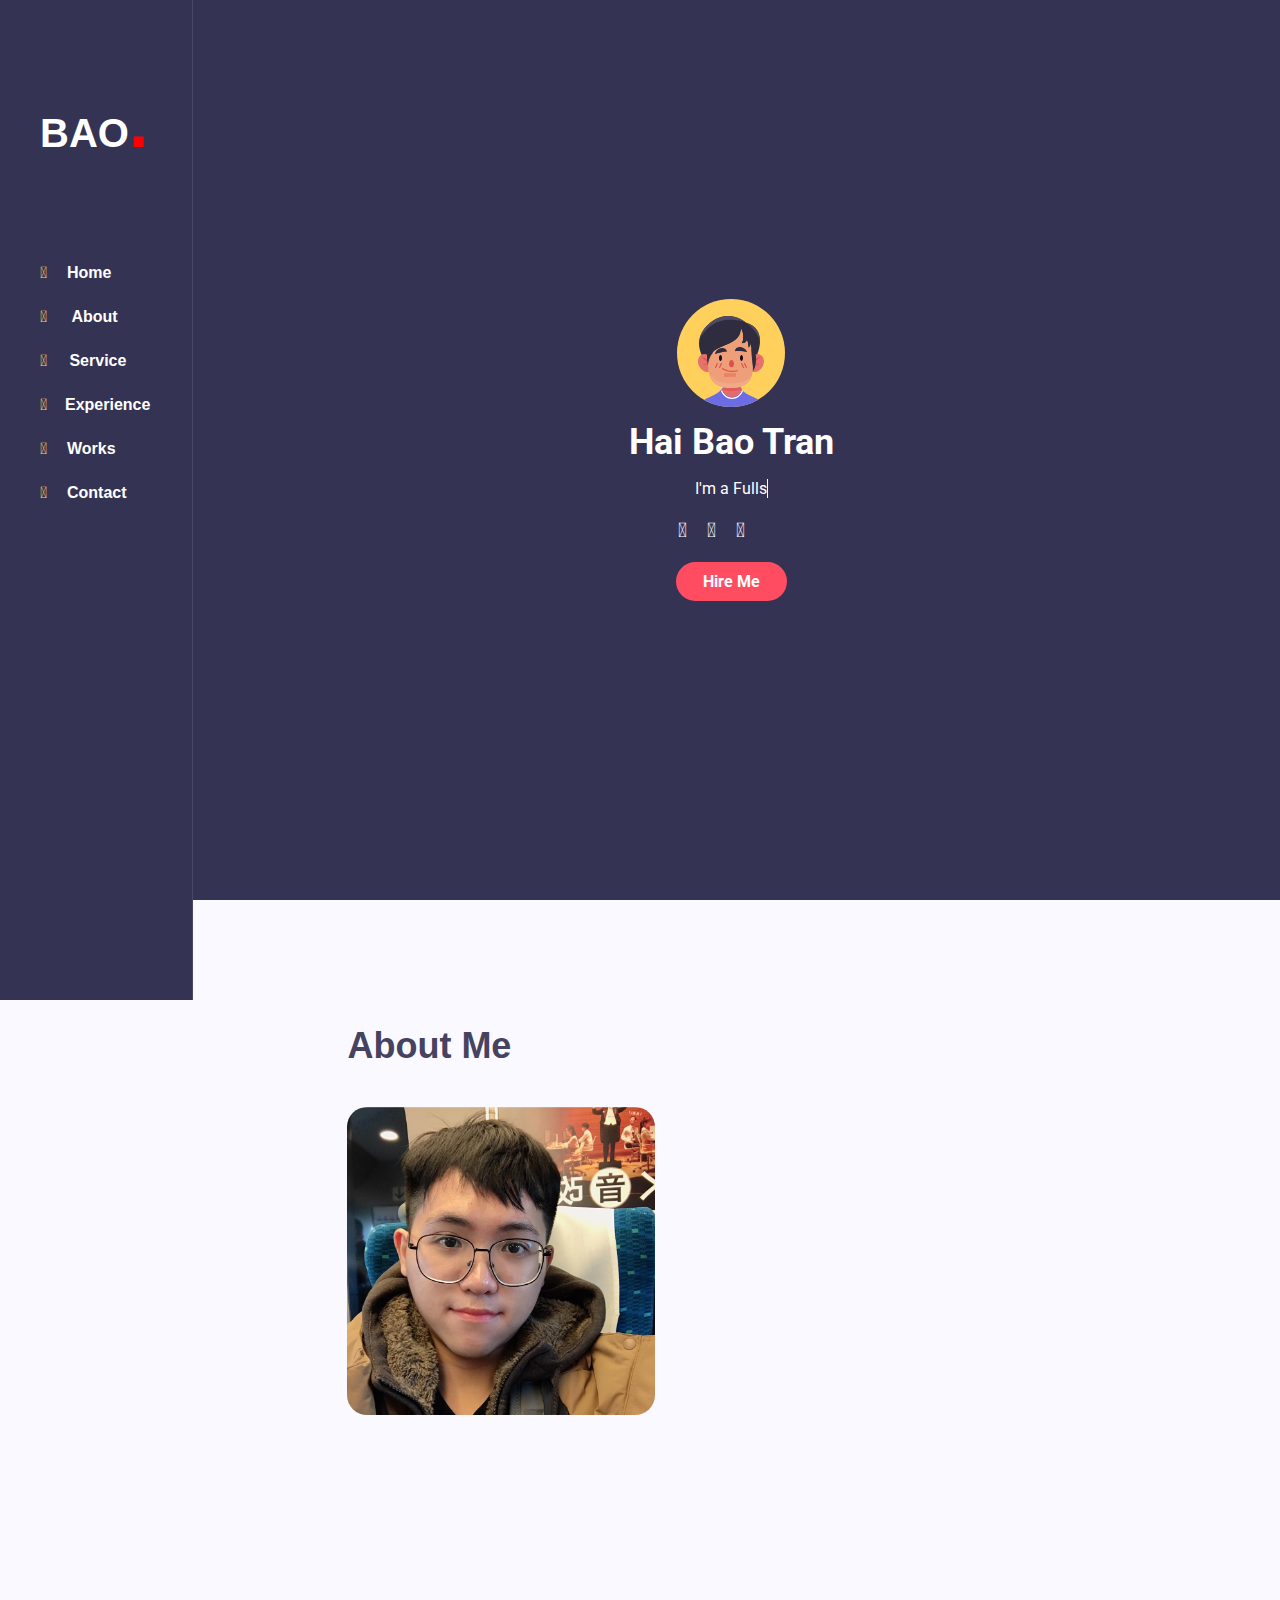
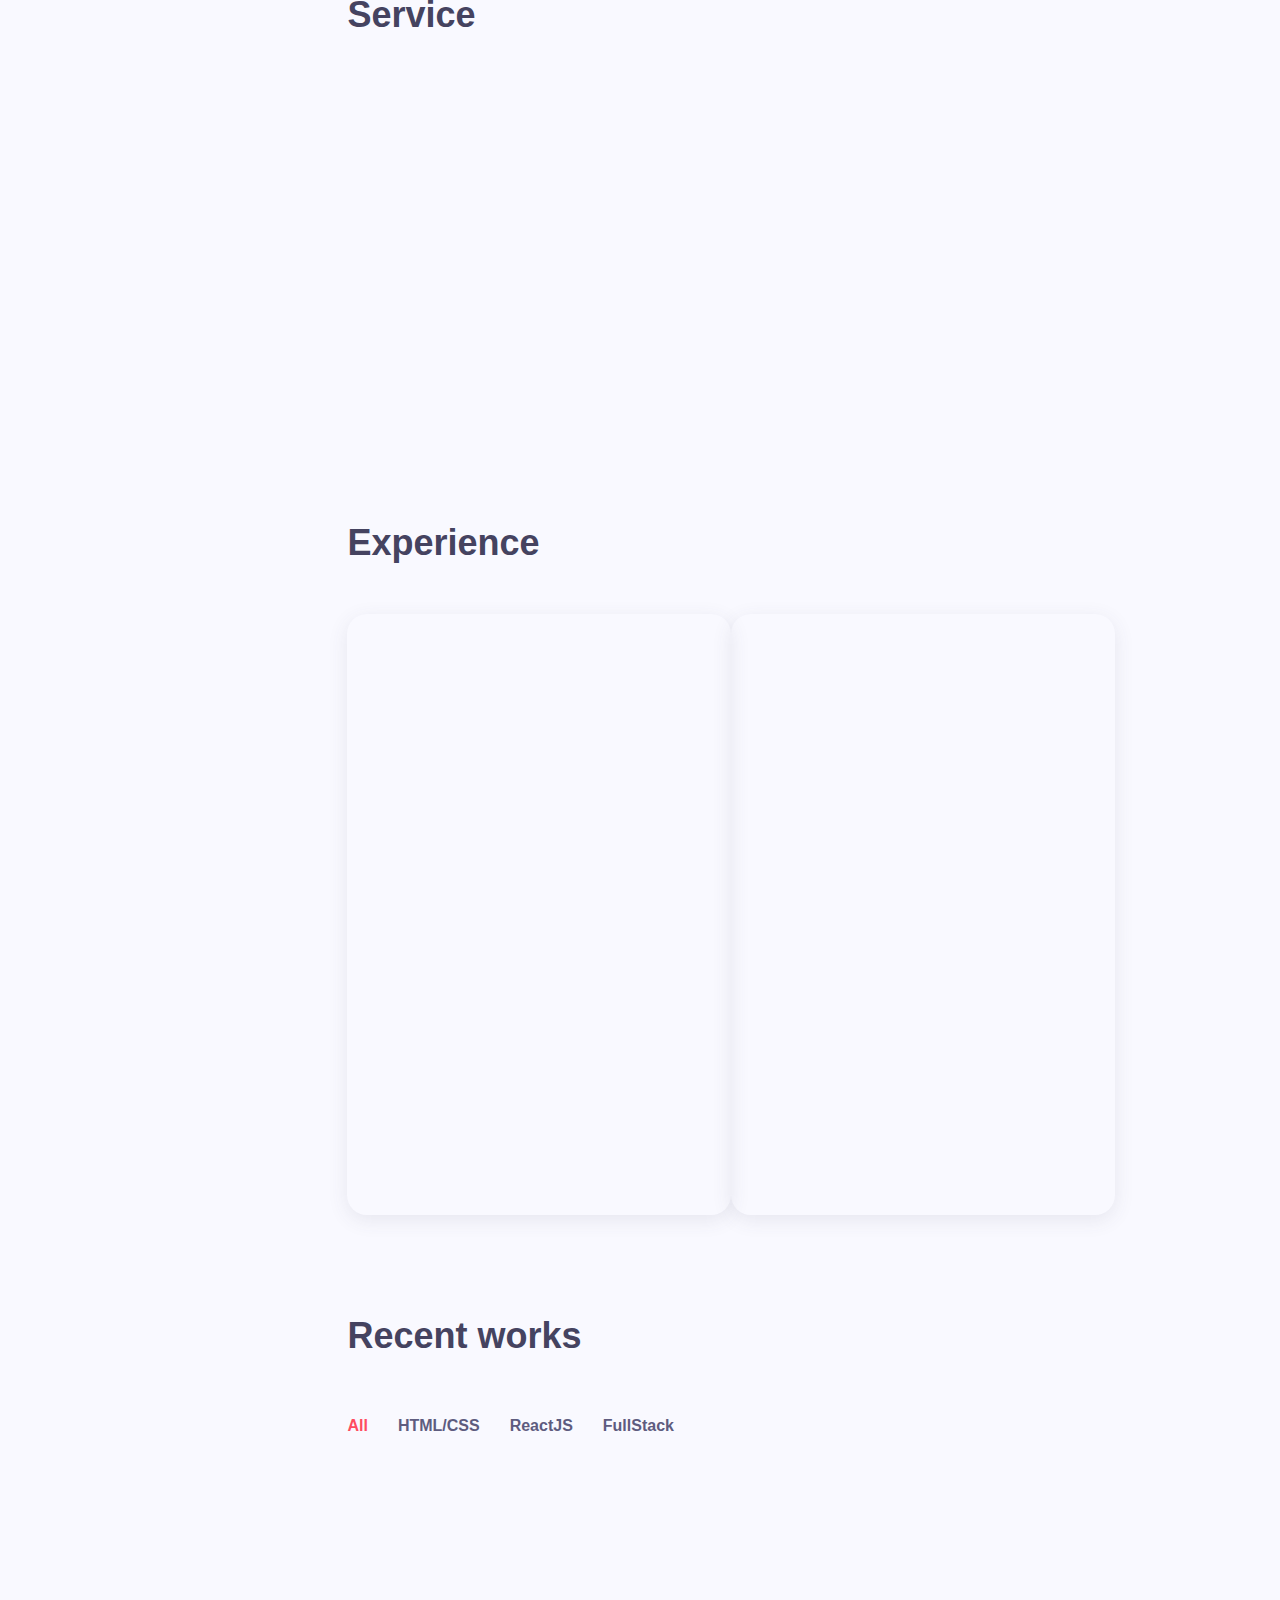
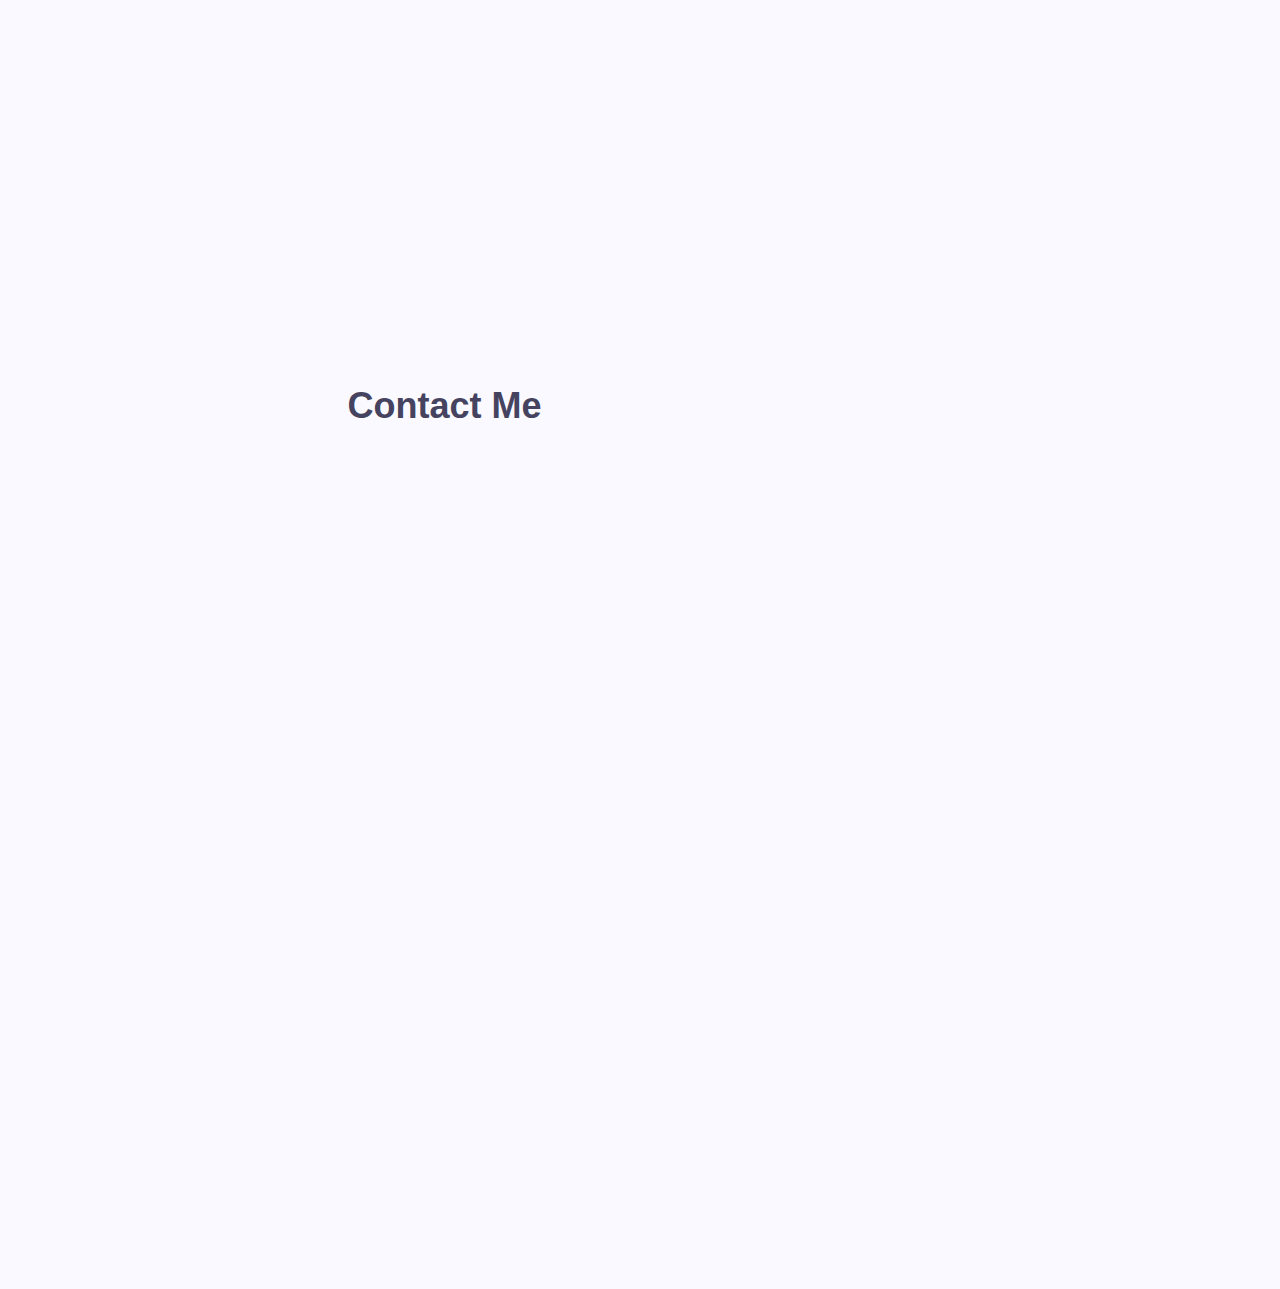
==== index.html @ 74eb93fd "add animation" ====
<!DOCTYPE html>
<html lang="en">

<head>
    <title> Example </title>
    <meta charset="utf-8">
    <meta name="viewport" content="width=device-width, initial-scale=1">

    <script type="text/javascript" src="1.js"></script>
    <link rel="stylesheet" href="https://use.fontawesome.com/releases/v5.8.1/css/all.css" integrity="sha384-50oBUHEmvpQ+1lW4y57PTFmhCaXp0ML5d60M1M7uH2+nqUivzIebhndOJK28anvf" crossorigin="anonymous" />
    <link href="https://unpkg.com/aos@2.3.1/dist/aos.css" rel="stylesheet">
    <link rel="stylesheet" href="vendor/font-awesome.css">
    <link rel="stylesheet" href="1.css">
    <link href="https://fonts.googleapis.com/css?family=Roboto&display=swap" rel="stylesheet">
    <script src="https://cdnjs.cloudflare.com/ajax/libs/gsap/3.0.2/gsap.min.js"></script>
    <script src="https://unpkg.com/aos@2.3.1/dist/aos.js"></script>

</head>

<body>
    <div class="empty">

    </div>
    <div class="container">
        <section class="nav-bar">
            <div class="nav-bar-container">
                <div class="image-container">
                    <h2 style="color: white;
                    font-size: 40px;
                    font-family: sans-serif;; ">BAO<span style="color:red;font-size: 70px;">.</span></h2>
                    <!-- <img src="https://pxltheme.com/html/bolby/demo/images/logo.svg" alt="logo"> -->
                </div>
                <div class="nav-bar-links">
                    <ul>
                        <li>
                            <i class="fas fa-home"></i><a href="#introduction">Home</a>
                        </li>
                        <li>
                            <i class="fas fa-user"></i><a href="#about-me"> About</a>
                        </li>
                        <li>
                            <i class="fas fa-briefcase" style="margin-right: 18px;"></i><a href="#service"> Service</a>
                        </li>
                        <li>
                            <i class="fas fa-graduation-cap" style="margin-right: 18px;"></i><a href="#exp">Experience</a>
                        </li>
                        <li>
                            <i class="fas fa-edit"></i><a href="#recent-works">Works</a>
                        </li>
                        <li>
                            <i class="far fa-comments"></i><a href="#contact-me">Contact</a>
                        </li>
                    </ul>
                </div>
            </div>
        </section>


        <section class="introduction" id="introduction">
            <div class="introduction-container">
                <div class="home-info">
                    <div class="image-container">
                        <img src="./img/avatar-1.svg" alt="profile-pic">
                    </div>

                    <h3 id="name">
                        Hai Bao Tran
                    </h3>
                    <p id="job">
                        I'm a
                        <span>
                            <span class="typewrite text-danger" data-period="2000"
                                data-type='[ "Fullstack JS Web Developer", "Gamer :D", "Work hard person" ]'>
                                <span class="wrap"></span>
                        </span>
                        </span>
                    </p>
                    <div id="link">
                        <ul>
                            <li>
                                <i class="fab fa-facebook-square"></i>
                            </li>
                            <li>
                                <i class="fab fa-instagram"></i>
                            </li>
                            <li>
                                <i class="fas fa-globe"></i>
                            </li>
                            <li>
                                <i class="fab fa-linkedin-in"></i>
                            </li>

                        </ul>
                    </div>
                    <a class="button">Hire Me</a>

                </div>
                <div id="scroll-down-btn">

                </div>
            </div>
        </section>
        <section class="about-me" id="about-me">
            <div class="about-me-container">
                <h2 class="section-title">About Me</h2>
                <div class="about-me-content">
                    <div class="image-wrapper">
                        <div class="image-container">
                            <img src="./img/myprofilepic.jpg">
                        </div>
                    </div>
                    <div data-aos="flip-left" data-aos-easing="ease-out-cubic" data-aos-duration="2000" class="right-content">
                        <p id="hello">hello!</p>
                        <p id="introduce">
                            I’m Hai Bao, front-end web-developer based on HCM City. I have experience in web UX-UI building, customization and building web API. Below here is my skills :
                        </p>
                        <ul id="skills">
                            <li>HTML</li>
                            <li>CSS</li>
                            <li>JS</li>
                            <li>REACTJS</li>
                            <li>REDUX</li>
                            <li>MONGODB</li>
                            <li>NODEJS</li>
                            <li>EXPRESSJS</li>
                            <li>GITHUB</li>

                        </ul>
                        <a style="width:110px" class="button">Download CV</a>
                    </div>

                </div>
            </div>
        </section>
        <section class="service" id="service">
            <div class="service-container">
                <h2 class="section-title" style="margin-bottom:50px">Service</h2>
                <div class="service-content">
                    <ul>
                        <li data-aos="fade-up" data-aos-duration="3000" style="background-color: rgb(108, 108, 229);">
                            <div class="content">
                                <div class="image-container">
                                    <img src="./img/service-1.svg">
                                </div>
                                <p class="section-title" style="color:white">UI/UX design</p>
                                <p class="text" style="text-align: center; color:white">Lorem ipsum dolor sit amet consectetuer adipiscing elit aenean commodo ligula eget.</p>

                            </div>
                        </li>
                        <li data-aos="fade-up" data-aos-duration="1500" style="background-color: rgb(249, 123, 139);">
                            <div class="content">
                                <div class="image-container">
                                    <img src="./img/service-2.svg">
                                </div>
                                <p class="section-title" style="color:white">Web Development</p>
                                <p class="text" style="text-align: center; color:white">Lorem ipsum dolor sit amet consectetuer adipiscing elit aenean commodo ligula eget.</p>

                            </div>
                        </li>
                        <li data-aos="fade-up" data-aos-duration="1000" style="background-color: rgb(249, 215, 76);">
                            <div class="content">
                                <div class="image-container">
                                    <img src="./img/service-3.svg">
                                </div>
                                <p class="section-title" style="color:white">Photography</p>
                                <p class="text" style="text-align: center; color:white">Lorem ipsum dolor sit amet consectetuer adipiscing elit aenean commodo ligula eget.</p>

                            </div>
                        </li>
                    </ul>
                </div>
                <p></p>
            </div>
        </section>
        <section class="exp" id="exp">
            <div class="exp-container">
                <h2 class="section-title">Experience</h2>
                <div class="exp-content">
                    <div class="edu-container">
                        <div data-aos="fade-up" data-aos-anchor-placement="top-bottom" class="time-milestone">
                            <i class="fas fa-graduation-cap"></i>
                            <div class="line"></div>
                            <div class="text">
                                <span id="time">5/2020</span>
                                <p id="event">Start learning at CoderSchool</p>


                            </div>

                        </div>
                        <div data-aos="fade-up" data-aos-anchor-placement="top-bottom" class="time-milestone">
                            <i class="fas fa-graduation-cap"></i>
                            <div class="line"></div>
                            <div class="text">
                                <span id="time">8/2019</span>
                                <p id="event">Graduate from Huflit University</p>


                            </div>

                        </div>
                        <div data-aos="fade-up" data-aos-anchor-placement="top-bottom" class="time-milestone">
                            <i class="fas fa-graduation-cap"></i>
                            <div class="line"></div>
                            <div class="text">
                                <span id="time">2015</span>
                                <p id="event">Start learning at Huflit University</p>
                                <p id="addtional information">Major: Information Techonology</p>

                            </div>

                        </div>

                    </div>
                    <div class="edu-container">
                        <div data-aos="fade-up" data-aos-anchor-placement="top-bottom" class="time-milestone">
                            <i class="fas fa-suitcase"></i>
                            <div class="line"></div>
                            <div class="text">
                                <span id="time">12/2029</span>
                                <p id="event">Starting my own Start Up</p>


                            </div>

                        </div>
                        <div data-aos="fade-up" data-aos-anchor-placement="top-bottom" class="time-milestone">
                            <i class="fas fa-suitcase"></i>
                            <div class="line"></div>
                            <div class="text">
                                <span id="time">12/2029</span>
                                <p id="event">Being Promoted into Manager at Google</p>


                            </div>

                        </div>
                        <div data-aos="fade-up" data-aos-anchor-placement="top-bottom" class="time-milestone">
                            <i class="fas fa-suitcase"></i>
                            <div class="line"></div>
                            <div class="text">
                                <span id="time">1/2025</span>
                                <p id="event">Start working at Google </p>
                                <p id="addtional information">Position: Senior FullStack Web Developer</p>

                            </div>

                        </div>
                        <div data-aos="fade-up" data-aos-anchor-placement="top-bottom" class="time-milestone">
                            <i class="fas fa-suitcase"></i>
                            <div class="line"></div>
                            <div class="text">
                                <span id="time">10/2020</span>
                                <p id="event">Start working at NashTech</p>
                                <p id="addtional information">Position: Junior FullStack Web Developer</p>

                            </div>

                        </div>

                    </div>
                </div>
            </div>
        </section>
        <section class="recent-works" id="recent-works">
            <div class="recent-works-container">
                <h2 class="section-title">Recent works</h2>
                <div class="recent-works-content">
                    <ul class="works-navbar">
                        <li data-appear=".all" class="tab active">All</li>
                        <li data-appear=".html" class="tab ">HTML/CSS</li>
                        <li data-appear=".reactjs" class="tab ">ReactJS</li>
                        <li data-appear=".fullstack" class="tab ">FullStack</li>
                    </ul>

                    <div class="works-container">
                        <ul>
                            <li data-aos="flip-left" class="html">
                                <p id="category-title">HTML/CSS</p>
                                <p id="work-introduce">Google Landing Page - Basic HTML/CSS</p>
                                <i class="fas fa-search-plus"></i>
                                <div class="image-container">
                                    <a href="https://haibao-googlepage-coderschool.netlify.app/"><img src="./img/1.svg" alt=""></a>

                                </div>
                            </li>
                            <li data-aos="flip-left" class="html">
                                <p id="category-title">HTML/CSS</p>
                                <p id="work-introduce">Spotify Landing Page - Using FlexBox</p>
                                <i class="fas fa-search-plus"></i>
                                <div class="image-container">
                                    <a href="https://bao-spotify-landing.netlify.app/"><img src="./img/2.svg" alt=""></a>

                                </div>
                            </li>
                            <li data-aos="flip-left" class="html">
                                <p id="category-title">HTML/CSS</p>
                                <p id="work-introduce">CoderSchool Price Page + Checkout Page - Using Bootstrap</p>
                                <i class="fas fa-search-plus"></i>
                                <div class="image-container">
                                    <a href=" https://haibao-pricepage-coderschool.netlify.app/"><img src="./img/3.svg" alt=""></a>

                                </div>
                            </li>
                            <li data-aos="flip-left" class="reactjs">
                                <p id="category-title">ReactJs</p>
                                <p id="work-introduce">Shopping Web Using ReactJS (Fixing the API...)</p>
                                <i class="fas fa-search-plus"></i>
                                <div class="image-container">
                                    <a href="https://bao-reactjs.netlify.app/"><img src="./img/4.svg" alt=""></a>

                                </div>
                            </li>
                            <li data-aos="flip-left" class="fullstack">
                                <p id="category-title">FullStack</p>
                                <p id="work-introduce">Dev Social Network Using MERN Stack</p>
                                <i class="fas fa-search-plus"></i>
                                <div class="image-container">
                                    <a href="https://devfinderbysam.herokuapp.com/"><img src="./img/5.svg" alt=""></a>

                                </div>
                            </li>


                        </ul>
                    </div>

                </div>

            </div>


        </section>


        <section class="contact-me" id="contact-me">
            <div class="contact-me-container">
                <h3 class="section-title">Contact Me</h3>
                <ul data-aos="zoom-in" class="contact-list">
                    <li>
                        <div class="contact-part">
                            <div class="contact-part-icon">
                                <i class="fas fa-location-arrow"></i>
                            </div>
                            <p class="contact-part-title">
                                Address
                            </p>
                            <p class="contact-part-info">
                                Trịnh Đình Trọng Street, Phú Trung Ward, Tân Phú District, Ho Chi Minh City
                            </p>
                        </div>

                    </li>
                    <li>
                        <div class="contact-part">
                            <div class="contact-part-icon">
                                <i class="fas fa-envelope"></i>
                            </div>
                            <p class="contact-part-title">
                                Email
                            </p>
                            <a style="    color: #5e5c7f;;text-decoration: none" class="contact-part-info" href="mailto:tranhaibao1997@gmail.com">
                                tranhaibao1997@gmail.com
                            </a>
                        </div>

                    </li>
                    <li>
                        <div class="contact-part">
                            <div class="contact-part-icon">
                                <i class="fas fa-phone"></i>
                            </div>
                            <p class="contact-part-title">
                                Phone
                            </p>
                            <a style="    color: #5e5c7f;;text-decoration: none" class="contact-part-info" href="tel:0913620322">
                                +84 913 620 322
                            </a>
                        </div>

                    </li>
                </ul>

                <iframe src="https://www.google.com/maps/embed?pb=!1m18!1m12!1m3!1d3919.4616337330926!2d106.63898441533422!3d10.775911862148549!2m3!1f0!2f0!3f0!3m2!1i1024!2i768!4f13.1!3m3!1m2!1s0x31752ea3f54477ab%3A0xec28093fe3d91362!2zVHLhu4tuaCDEkMOsbmggVHLhu41uZywgUGjDuiBUcnVuZywgVMOibiBQaMO6LCBI4buTIENow60gTWluaCwgVmlldG5hbQ!5e0!3m2!1sen!2s!4v1582096609894!5m2!1sen!2s"
                    width="100%" height="450" frameBorder="0" style="border: 0" allowFullScreen />
            </div>


        </section>


        </section>

    </div>





</body>

</html>
---- 1.css ----
html {
  scroll-behavior: smooth; }

.active {
  color: #ff4c60; }

.disappear {
  display: none !important;
  -webkit-transform: translateX(500px);
  -ms-transform: translateX(500px);
  transform: translateX(500px);
  -webkit-transition: 1s;
  -o-transition: 1s;
  transition: 1s; }

.tab-content-appear {
  display: inline !important;
  -webkit-transition: 0.5s;
  -o-transition: 0.5s;
  transition: 0.5s; }

body {
  font-family: Roboto;
  margin: 0;
  overflow-x: hidden;
  color: #5e5c7f;
  background-color: #f9f9ff; }

img {
  max-width: 100%;
  max-height: 100%; }

h1,
h2,
h3,
h4,
p {
  color: #5e5c7f; }

section {
  padding-top: 50px;
  padding-bottom: 50px; }

.section-title {
  font-size: 36px;
  margin: 0;
  position: relative;
  color: #454360;
  font-family: "Rubik", sans-serif;
  font-weight: 800; }

#container {
  -webkit-perspective: 600px;
  perspective: 600px;
  position: absolute;
  top: 0;
  right: 0;
  width: 100%;
  height: 100%; }

.dot {
  width: 35px;
  height: 35px;
  position: absolute;
  background: url(http://www.clipartqueen.com/image-files/red-lobed-fall-clipart-leaf.png);
  background-size: 100% 100%; }

.button {
  background: #ff4c60;
  display: inline-block;
  vertical-align: middle;
  position: relative;
  padding: 10px;
  border-radius: 20px;
  width: 91px;
  color: white;
  font-weight: bold;
  -webkit-transition: 0.4s;
  -o-transition: 0.4s;
  transition: 0.4s;
  text-align: center; }

.button:hover {
  -webkit-transform: scale(0.8);
  -ms-transform: scale(0.8);
  transform: scale(0.8);
  -webkit-transition: 0.4s;
  -o-transition: 0.4s;
  transition: 0.4s;
  cursor: pointer; }

.container {
  display: -ms-grid;
  display: grid;
  -ms-grid-columns: 1fr 6fr;
  grid-template-columns: 1fr 6fr;
  -ms-grid-rows: 100vh auto auto auto auto;
  grid-template-rows: 100vh auto auto auto auto;
  grid-template-areas: "empty introduction" "empty about" "empty service" "empty exp" "empty recent-works" "empty contact"; }

.empty {
  -ms-grid-row: 1;
  -ms-grid-row-span: 6;
  -ms-grid-column: 1;
  grid-area: empty; }

.exp .exp-container .exp-content .edu-container .time-milestone > .empty {
  -ms-grid-row: 1;
  -ms-grid-row-span: 1;
  -ms-grid-column: 2; }

.nav-bar {
  border-right: solid 1px rgba(255, 255, 255, 0.1);
  position: fixed;
  top: 0;
  left: 0;
  width: 15%;
  height: 100%;
  background-color: #353353; }
  .nav-bar .nav-bar-container {
    padding-left: 40px; }
    .nav-bar .nav-bar-container .nav-bar-links ul {
      list-style: none;
      padding: 0;
      margin-top: 100px; }
      .nav-bar .nav-bar-container .nav-bar-links ul li {
        color: white;
        font-size: 16px;
        font-weight: bold;
        margin-top: 25px; }
        .nav-bar .nav-bar-container .nav-bar-links ul li a {
          color: white;
          text-decoration: blink;
          font-family: "Rubik", Sans-serif; }
        .nav-bar .nav-bar-container .nav-bar-links ul li i {
          color: #ffd15c;
          margin-right: 20px; }
        .nav-bar .nav-bar-container .nav-bar-links ul li a:hover {
          color: #ffd15c;
          cursor: pointer;
          -webkit-transition: 0.5s;
          -o-transition: 0.5s;
          transition: 0.5s; }

.introduction {
  -ms-grid-row: 1;
  -ms-grid-column: 2;
  grid-area: introduction;
  background-color: #353353;
  display: -webkit-box;
  display: -ms-flexbox;
  display: flex;
  -webkit-box-pack: center;
  -ms-flex-pack: center;
  justify-content: center;
  -webkit-box-align: center;
  -ms-flex-align: center;
  align-items: center;
  text-align: center; }
  .introduction .introduction-container {
    width: 100%; }
    .introduction .introduction-container .home-info #name {
      font-size: 36px;
      color: white;
      margin: 0;
      margin-top: 10px; }
    .introduction .introduction-container .home-info #job {
      color: white; }
    .introduction .introduction-container .home-info #link ul {
      padding: 0;
      color: white;
      font-size: 20px;
      display: -webkit-box;
      display: -ms-flexbox;
      display: flex;
      -webkit-box-pack: center;
      -ms-flex-pack: center;
      justify-content: center;
      list-style: none; }
      .introduction .introduction-container .home-info #link ul li {
        margin-right: 20px; }
      .introduction .introduction-container .home-info #link ul li:hover {
        color: #ffd15c;
        cursor: pointer; }

.about-me {
  -ms-grid-row: 2;
  -ms-grid-column: 2;
  grid-area: about; }
  .about-me .about-me-container {
    width: 70%;
    margin: 0 auto;
    margin-top: 75px; }
    .about-me .about-me-container .about-me-content {
      display: -webkit-box;
      display: -ms-flexbox;
      display: flex;
      -webkit-box-pack: justify;
      -ms-flex-pack: justify;
      justify-content: space-between;
      margin-top: 40px; }
      .about-me .about-me-container .about-me-content .image-wrapper {
        width: 40%; }
        .about-me .about-me-container .about-me-content .image-wrapper .image-container img {
          border-radius: 20px; }
      .about-me .about-me-container .about-me-content .right-content {
        width: 50%;
        height: 250px;
        /* border: 1px solid gray; */
        padding: 30px;
        border-radius: 20px;
        -webkit-box-shadow: 0px 5px 20px 0px rgba(69, 67, 96, 0.1);
        box-shadow: 0px 5px 20px 0px rgba(69, 67, 96, 0.1); }
        .about-me .about-me-container .about-me-content .right-content #hello {
          text-transform: uppercase;
          background-color: #ff4c60;
          font-size: 14px;
          line-height: 24px;
          letter-spacing: 1px;
          font-weight: bold;
          border-top-left-radius: 20px;
          border-top-right-radius: 20px;
          border-bottom-right-radius: 20px;
          border-bottom-left-radius: 0px;
          width: 100px;
          text-align: center;
          color: white; }
        .about-me .about-me-container .about-me-content .right-content #introduce {
          border-bottom: 1px solid gainsboro;
          padding-bottom: 10px; }
        .about-me .about-me-container .about-me-content .right-content #skills {
          list-style: none;
          display: -webkit-box;
          display: -ms-flexbox;
          display: flex;
          -ms-flex-wrap: wrap;
          flex-wrap: wrap;
          padding: 0; }
          .about-me .about-me-container .about-me-content .right-content #skills li {
            border: 1px solid #ff4c60;
            border-radius: 10px;
            padding-top: 5px;
            padding-bottom: 5px;
            padding-right: 10px;
            padding-left: 10px;
            margin-top: 10px;
            margin-right: 15px; }
        .about-me .about-me-container .about-me-content .right-content a {
          width: 110px;
          text-align: center;
          font-weight: 800; }

.service {
  -ms-grid-row: 3;
  -ms-grid-column: 2;
  grid-area: service; }
  .service .service-container {
    width: 70%;
    margin: 0 auto;
    margin-top: 75px; }
    .service .service-container .service-content ul {
      padding: 0;
      list-style: none;
      display: -webkit-box;
      display: -ms-flexbox;
      display: flex;
      -webkit-box-pack: justify;
      -ms-flex-pack: justify;
      justify-content: space-between;
      -ms-flex-wrap: wrap;
      flex-wrap: wrap; }
      .service .service-container .service-content ul li {
        -webkit-transition: 0.4s;
        -o-transition: 0.4s;
        transition: 0.4s;
        border-radius: 20px;
        height: 270px;
        width: 32%;
        background-color: #ff4c60;
        -webkit-box-shadow: 0px 5px 20px 0px rgba(69, 67, 96, 0.1);
        box-shadow: 0px 5px 20px 0px rgba(69, 67, 96, 0.1); }
        .service .service-container .service-content ul li .content {
          height: 100%;
          display: -webkit-box;
          display: -ms-flexbox;
          display: flex;
          -webkit-box-pack: center;
          -ms-flex-pack: center;
          justify-content: center;
          -webkit-box-align: center;
          -ms-flex-align: center;
          align-items: center;
          -webkit-box-orient: vertical;
          -webkit-box-direction: normal;
          -ms-flex-direction: column;
          flex-direction: column;
          color: white !important;
          text-align: center; }
          .service .service-container .service-content ul li .content .image-container {
            width: 120px;
            height: 120px;
            display: -webkit-box;
            display: -ms-flexbox;
            display: flex;
            -webkit-box-pack: center;
            -ms-flex-pack: center;
            justify-content: center;
            -webkit-box-align: center;
            -ms-flex-align: center;
            align-items: center; }
          .service .service-container .service-content ul li .content .title .text {
            color: white; }
      .service .service-container .service-content ul li:hover {
        -webkit-transition: 0.4s;
        -o-transition: 0.4s;
        transition: 0.4s;
        -webkit-transform: translateY(-20px);
        -ms-transform: translateY(-20px);
        transform: translateY(-20px);
        cursor: pointer; }

.exp {
  -ms-grid-row: 4;
  -ms-grid-column: 2;
  grid-area: exp; }
  .exp .exp-container {
    width: 70%;
    margin: 0 auto;
    margin-top: 50px; }
    .exp .exp-container .exp-content {
      margin-top: 50px;
      display: -webkit-box;
      display: -ms-flexbox;
      display: flex;
      -webkit-box-pack: justify;
      -ms-flex-pack: justify;
      justify-content: space-between; }
      .exp .exp-container .exp-content .edu-container {
        border-radius: 20px;
        width: 45%;
        padding: 30px;
        -webkit-box-shadow: 0px 5px 20px 0px rgba(69, 67, 96, 0.1);
        box-shadow: 0px 5px 20px 0px rgba(69, 67, 96, 0.1); }
        .exp .exp-container .exp-content .edu-container .time-milestone {
          display: -ms-grid;
          display: grid;
          -ms-grid-columns: 30px 1fr;
          grid-template-columns: 30px 1fr;
          -ms-grid-rows: 30px 1fr;
          grid-template-rows: 30px 1fr;
          grid-template-areas: "icon empty" "line text";
          border-radius: 20px; }
          .exp .exp-container .exp-content .edu-container .time-milestone i {
            -ms-grid-row: 1;
            -ms-grid-column: 1;
            grid-area: icon;
            font-size: 20px;
            color: #ff4c60; }
          .exp .exp-container .exp-content .edu-container .time-milestone .line {
            -ms-grid-row: 2;
            -ms-grid-column: 1;
            grid-area: line;
            border-left: 1px solid #ff4c60;
            margin-left: 8px; }
          .exp .exp-container .exp-content .edu-container .time-milestone .text {
            -ms-grid-row: 2;
            -ms-grid-column: 2;
            grid-area: text; }
            .exp .exp-container .exp-content .edu-container .time-milestone .text #time {
              color: #8b88b1;
              font-size: 14px; }
            .exp .exp-container .exp-content .edu-container .time-milestone .text #event {
              color: #454360;
              font-size: 20px;
              font-family: "Rubik", sans-serif;
              font-weight: 800; }

.recent-works {
  -ms-grid-row: 5;
  -ms-grid-column: 2;
  grid-area: recent-works; }
  .recent-works .recent-works-container {
    width: 70%;
    margin: 0 auto; }
    .recent-works .recent-works-container .recent-works-content {
      margin-top: 60px; }
      .recent-works .recent-works-container .recent-works-content .works-navbar {
        padding: 0;
        font-family: "Rubik", sans-serif;
        font-size: 16px;
        font-weight: 700;
        display: -webkit-box;
        display: -ms-flexbox;
        display: flex;
        list-style: none;
        margin-bottom: 30px; }
        .recent-works .recent-works-container .recent-works-content .works-navbar li {
          margin-right: 30px; }
        .recent-works .recent-works-container .recent-works-content .works-navbar li:hover {
          color: #ff4c60;
          cursor: pointer;
          -webkit-transition: 0.4s;
          -o-transition: 0.4s;
          transition: 0.4s; }
      .recent-works .recent-works-container .recent-works-content .works-container ul {
        position: relative;
        padding: 0;
        display: -webkit-box;
        display: -ms-flexbox;
        display: flex;
        list-style: none;
        -ms-flex-wrap: wrap;
        flex-wrap: wrap; }
        .recent-works .recent-works-container .recent-works-content .works-container ul li {
          display: -webkit-box;
          display: -ms-flexbox;
          display: flex;
          -webkit-box-pack: center;
          -ms-flex-pack: center;
          justify-content: center;
          -webkit-box-align: center;
          -ms-flex-align: center;
          align-items: center;
          margin-right: 20px;
          width: 30%;
          background-color: white;
          height: 100%;
          margin-bottom: 15px;
          margin-top: 15px;
          -webkit-box-shadow: 0px 5px 20px 0px rgba(69, 67, 96, 0.1);
          box-shadow: 0px 5px 20px 0px rgba(69, 67, 96, 0.1);
          border-radius: 20px;
          position: relative; }
          .recent-works .recent-works-container .recent-works-content .works-container ul li .image-container {
            display: -webkit-box;
            display: -ms-flexbox;
            display: flex;
            -webkit-box-pack: center;
            -ms-flex-pack: center;
            justify-content: center;
            -webkit-box-align: center;
            -ms-flex-align: center;
            align-items: center;
            width: 90%;
            height: 90%; }
          .recent-works .recent-works-container .recent-works-content .works-container ul li #category-title {
            position: absolute;
            top: -22px;
            left: 8%;
            background-color: #ff4c60;
            padding: 10px;
            color: white;
            border-bottom-right-radius: 20px;
            border-bottom-left-radius: 20px;
            padding-top: 10px;
            opacity: 0;
            -webkit-transition: 0.2s;
            -o-transition: 0.2s;
            transition: 0.2s; }
          .recent-works .recent-works-container .recent-works-content .works-container ul li #work-introduce {
            position: absolute;
            top: 70px;
            left: 8%;
            padding: 10px;
            padding-top: 10px;
            opacity: 0;
            -webkit-transition: 0.2s;
            -o-transition: 0.2s;
            transition: 0.2s;
            font-size: 20px;
            margin: 0;
            color: #fff;
            font-family: "Rubik", sans-serif;
            font-weight: 800; }
          .recent-works .recent-works-container .recent-works-content .works-container ul li i {
            position: absolute;
            bottom: 20px;
            left: 8%;
            padding: 16px;
            color: white;
            background-color: #ffd15c;
            border-radius: 50%;
            opacity: 0;
            font-size: 20px; }
        .recent-works .recent-works-container .recent-works-content .works-container ul li:hover {
          cursor: pointer;
          background-color: #0056b3; }
        .recent-works .recent-works-container .recent-works-content .works-container ul li:hover .image-container {
          opacity: 0.1;
          -webkit-transform: scale(1.1);
          -ms-transform: scale(1.1);
          transform: scale(1.1); }
        .recent-works .recent-works-container .recent-works-content .works-container ul li:hover #category-title {
          opacity: 1;
          z-index: 1;
          -webkit-transform: translateY(5px);
          -ms-transform: translateY(5px);
          transform: translateY(5px);
          -webkit-transition: 0.2s;
          -o-transition: 0.2s;
          transition: 0.2s; }
        .recent-works .recent-works-container .recent-works-content .works-container ul li:hover #work-introduce {
          opacity: 1;
          z-index: 1;
          -webkit-transform: translateY(-15px);
          -ms-transform: translateY(-15px);
          transform: translateY(-15px);
          -webkit-transition: 0.2s;
          -o-transition: 0.2s;
          transition: 0.2s; }
        .recent-works .recent-works-container .recent-works-content .works-container ul li:hover i {
          opacity: 1;
          z-index: 1;
          -webkit-transition: 0.2s;
          -o-transition: 0.2s;
          transition: 0.2s; }

.contact-me {
  -ms-grid-row: 6;
  -ms-grid-column: 2;
  grid-area: contact; }
  .contact-me .contact-me-container {
    width: 70%;
    margin: 0 auto; }
    .contact-me .contact-me-container ul {
      padding: 0;
      list-style: none;
      display: -webkit-box;
      display: -ms-flexbox;
      display: flex;
      -webkit-box-pack: justify;
      -ms-flex-pack: justify;
      justify-content: space-between;
      -ms-flex-wrap: wrap;
      flex-wrap: wrap;
      padding-top: 20px; }
      .contact-me .contact-me-container ul li {
        -webkit-box-shadow: 0px 10px 20px 4px #00000015;
        box-shadow: 0px 10px 20px 4px #00000015;
        padding: 30px;
        text-align: center;
        background-color: white;
        width: 25%;
        margin-bottom: 20px; }
        .contact-me .contact-me-container ul li .contact-part .contact-part-icon {
          text-align: center;
          width: 100px;
          height: 100px;
          border: 1px solid;
          border-radius: 50%;
          line-height: 100px;
          font-size: 20px;
          border-color: #ff4c60;
          color: #ff4c60;
          margin: 0 auto; }
          .contact-me .contact-me-container ul li .contact-part .contact-part-icon .contact-part-title {
            font-weight: bold; }
        .contact-me .contact-me-container ul li .contact-part a {
          color: #5e5c7f; }
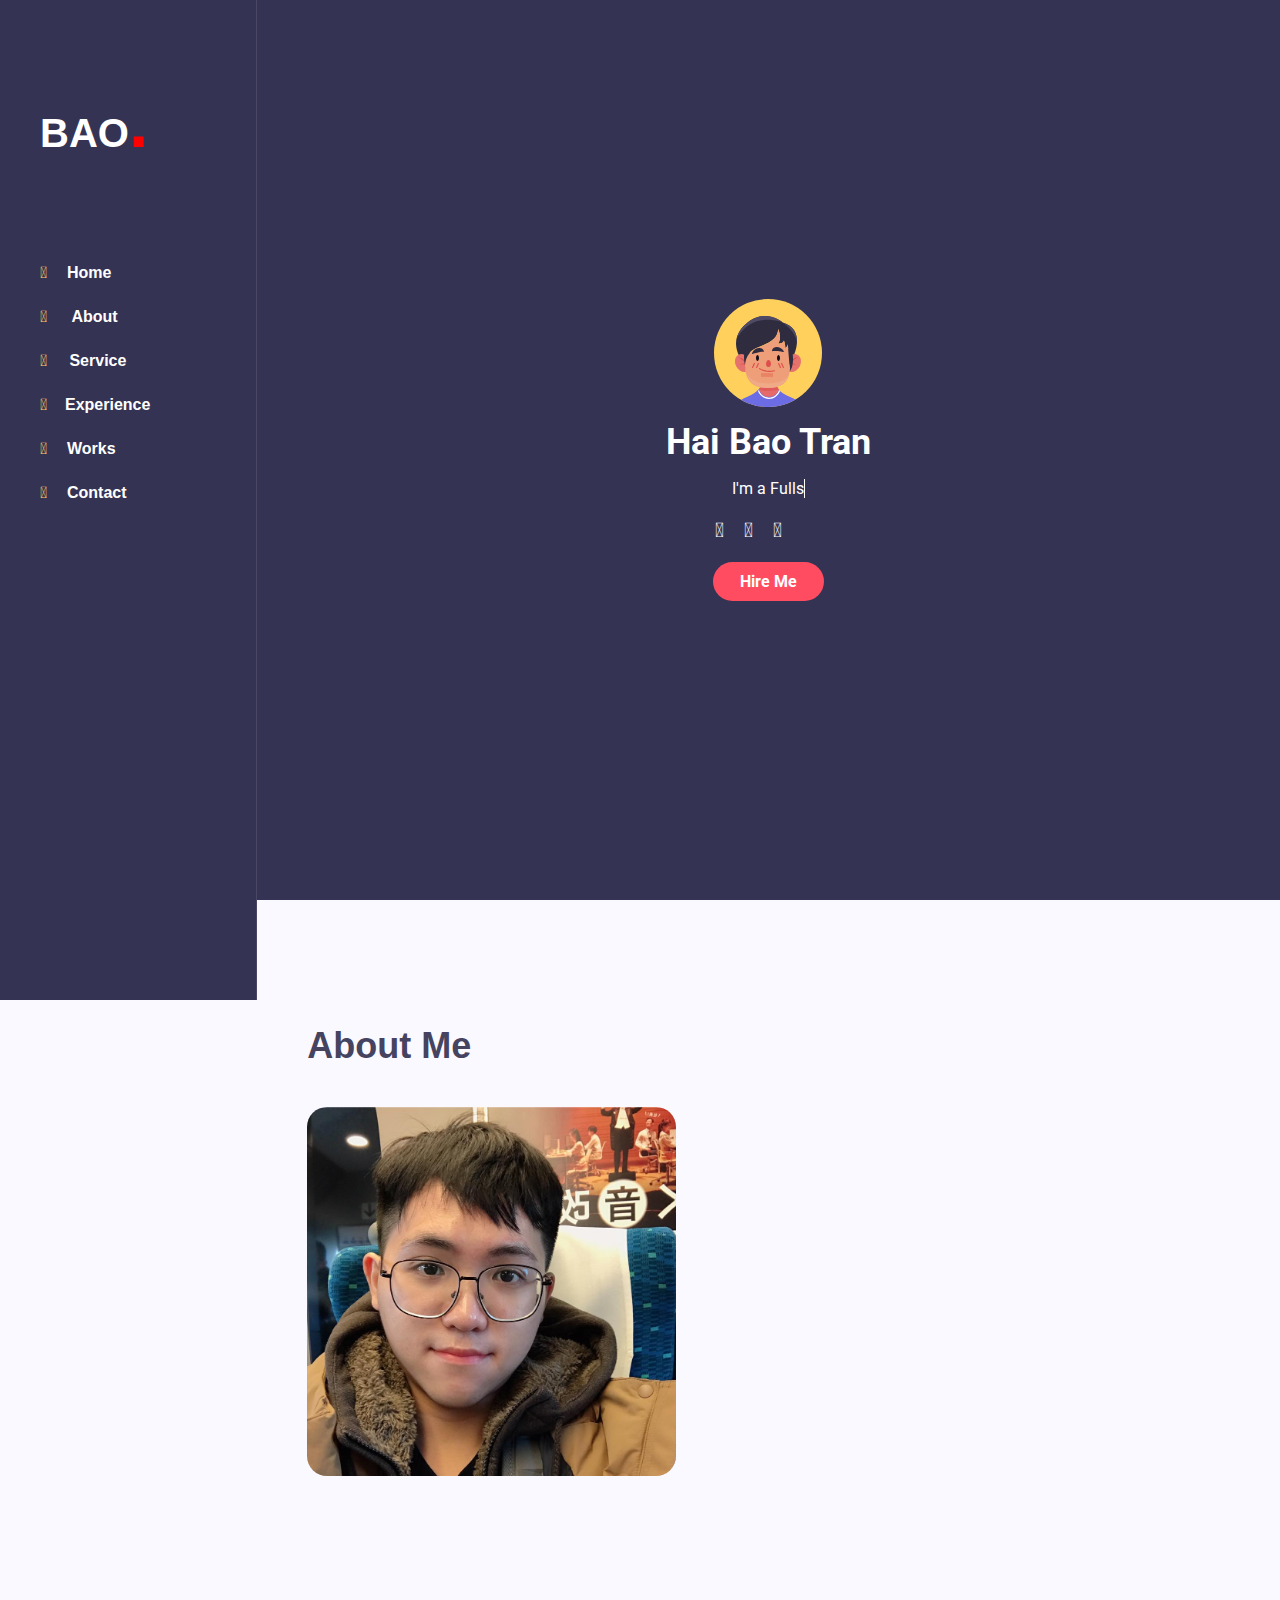
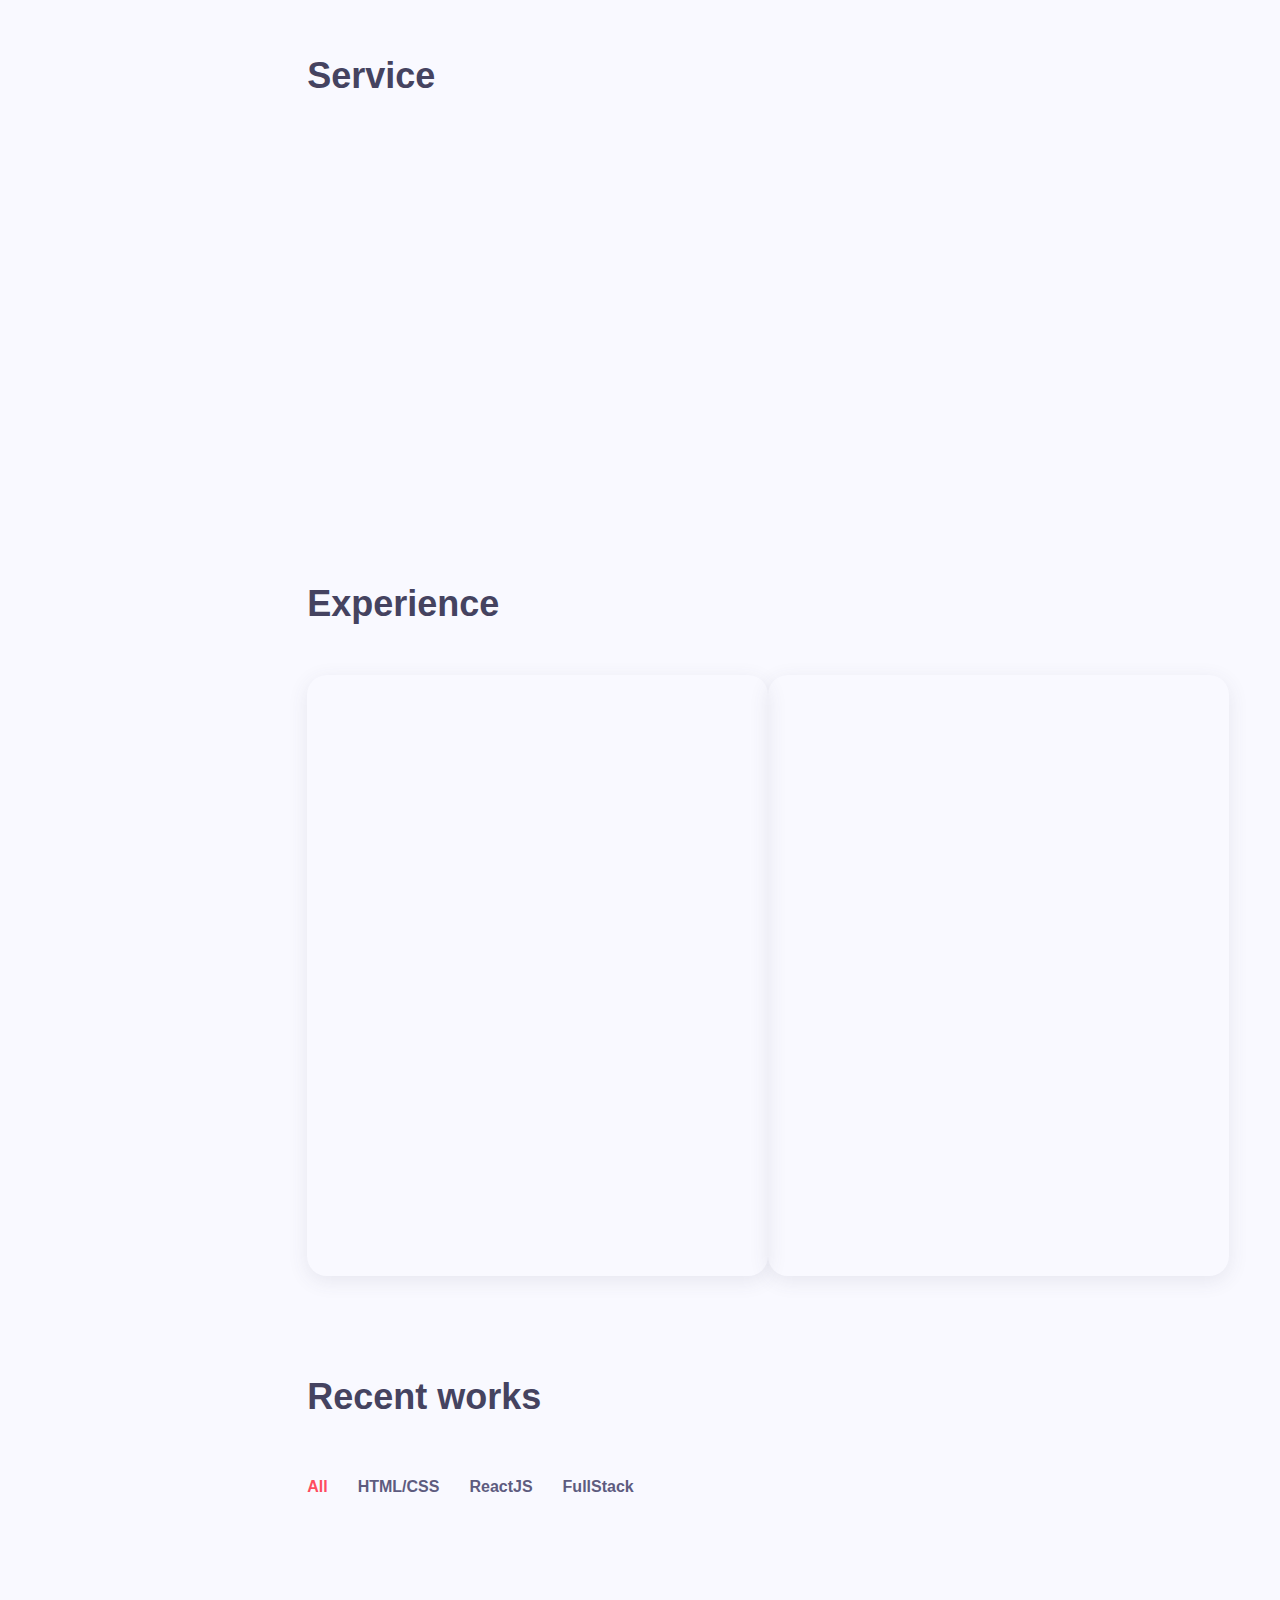
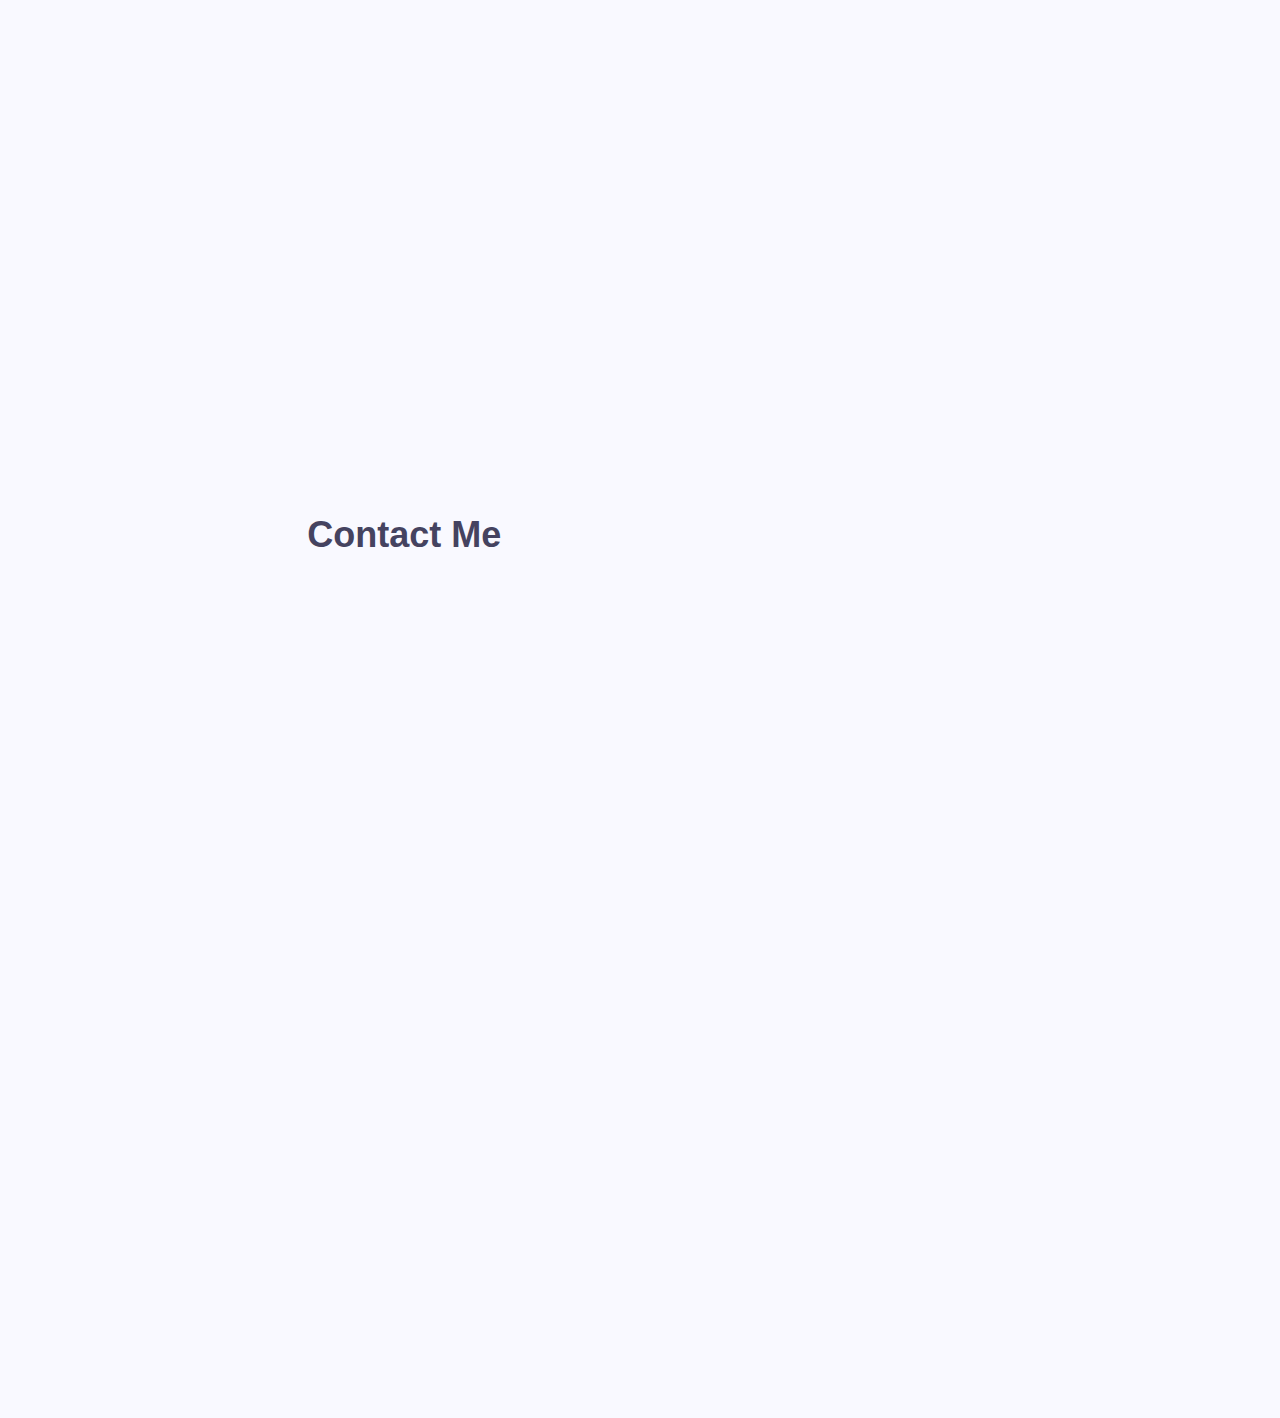
==== commit 4d96f765: "nav-mobile" ====
--- a/index.html
+++ b/index.html
@@ -2,12 +2,13 @@
 <html lang="en">
 
 <head>
-    <title> Example </title>
+    <title> Hai Bao Tran Online Resume </title>
     <meta charset="utf-8">
     <meta name="viewport" content="width=device-width, initial-scale=1">
 
     <script type="text/javascript" src="1.js"></script>
-    <link rel="stylesheet" href="https://use.fontawesome.com/releases/v5.8.1/css/all.css" integrity="sha384-50oBUHEmvpQ+1lW4y57PTFmhCaXp0ML5d60M1M7uH2+nqUivzIebhndOJK28anvf" crossorigin="anonymous" />
+    <link rel="stylesheet" href="https://use.fontawesome.com/releases/v5.8.1/css/all.css"
+        integrity="sha384-50oBUHEmvpQ+1lW4y57PTFmhCaXp0ML5d60M1M7uH2+nqUivzIebhndOJK28anvf" crossorigin="anonymous" />
     <link href="https://unpkg.com/aos@2.3.1/dist/aos.css" rel="stylesheet">
     <link rel="stylesheet" href="vendor/font-awesome.css">
     <link rel="stylesheet" href="1.css">
@@ -22,8 +23,9 @@
 
     </div>
     <div class="container">
-        <section class="nav-bar">
+        <section class="nav-bar" id="nav-bar">
             <div class="nav-bar-container">
+                <i class="fas fa-window-close" id="nav-mobile-btn-close" style="position: absolute; right: 10px; top: 30px; font-size: 40px; color: white;"></i>
                 <div class="image-container">
                     <h2 style="color: white;
                     font-size: 40px;
@@ -42,7 +44,8 @@
                             <i class="fas fa-briefcase" style="margin-right: 18px;"></i><a href="#service"> Service</a>
                         </li>
                         <li>
-                            <i class="fas fa-graduation-cap" style="margin-right: 18px;"></i><a href="#exp">Experience</a>
+                            <i class="fas fa-graduation-cap" style="margin-right: 18px;"></i><a
+                                href="#exp">Experience</a>
                         </li>
                         <li>
                             <i class="fas fa-edit"></i><a href="#recent-works">Works</a>
@@ -58,6 +61,16 @@
 
         <section class="introduction" id="introduction">
             <div class="introduction-container">
+                <div class="nav-bar-mobile" >
+                    <button id="nav-bar-btn" style="font-size: 30px;
+                    padding-left: 10px;padding-right: 10px;background-color: #353353;border: none; ">
+                        <i class="fas fa-bars" style="font-weight: 900;color: white;"></i>
+                    </button>
+                    <h2 style="color: white;
+                    font-size: 40px;
+                    font-family: sans-serif;margin-bottom: 53px; ">BAO<span style="color:red;font-size: 70px;">.</span></h2>
+                </div>
+               
                 <div class="home-info">
                     <div class="image-container">
                         <img src="./img/avatar-1.svg" alt="profile-pic">
@@ -72,7 +85,7 @@
                             <span class="typewrite text-danger" data-period="2000"
                                 data-type='[ "Fullstack JS Web Developer", "Gamer :D", "Work hard person" ]'>
                                 <span class="wrap"></span>
-                        </span>
+                            </span>
                         </span>
                     </p>
                     <div id="link">
@@ -109,10 +122,12 @@
                             <img src="./img/myprofilepic.jpg">
                         </div>
                     </div>
-                    <div data-aos="flip-left" data-aos-easing="ease-out-cubic" data-aos-duration="2000" class="right-content">
+                    <div data-aos="flip-left" data-aos-easing="ease-out-cubic" data-aos-duration="2000"
+                        class="right-content">
                         <p id="hello">hello!</p>
                         <p id="introduce">
-                            I’m Hai Bao, front-end web-developer based on HCM City. I have experience in web UX-UI building, customization and building web API. Below here is my skills :
+                            I’m Hai Bao, front-end web-developer based on HCM City. I have experience in web UX-UI
+                            building, customization and building web API. Below here is my skills :
                         </p>
                         <ul id="skills">
                             <li>HTML</li>
@@ -143,7 +158,8 @@
                                     <img src="./img/service-1.svg">
                                 </div>
                                 <p class="section-title" style="color:white">UI/UX design</p>
-                                <p class="text" style="text-align: center; color:white">Lorem ipsum dolor sit amet consectetuer adipiscing elit aenean commodo ligula eget.</p>
+                                <p class="text" style="text-align: center; color:white">Lorem ipsum dolor sit amet
+                                    consectetuer adipiscing elit aenean commodo ligula eget.</p>
 
                             </div>
                         </li>
@@ -153,7 +169,8 @@
                                     <img src="./img/service-2.svg">
                                 </div>
                                 <p class="section-title" style="color:white">Web Development</p>
-                                <p class="text" style="text-align: center; color:white">Lorem ipsum dolor sit amet consectetuer adipiscing elit aenean commodo ligula eget.</p>
+                                <p class="text" style="text-align: center; color:white">Lorem ipsum dolor sit amet
+                                    consectetuer adipiscing elit aenean commodo ligula eget.</p>
 
                             </div>
                         </li>
@@ -163,7 +180,8 @@
                                     <img src="./img/service-3.svg">
                                 </div>
                                 <p class="section-title" style="color:white">Photography</p>
-                                <p class="text" style="text-align: center; color:white">Lorem ipsum dolor sit amet consectetuer adipiscing elit aenean commodo ligula eget.</p>
+                                <p class="text" style="text-align: center; color:white">Lorem ipsum dolor sit amet
+                                    consectetuer adipiscing elit aenean commodo ligula eget.</p>
 
                             </div>
                         </li>
@@ -280,7 +298,8 @@
                                 <p id="work-introduce">Google Landing Page - Basic HTML/CSS</p>
                                 <i class="fas fa-search-plus"></i>
                                 <div class="image-container">
-                                    <a href="https://haibao-googlepage-coderschool.netlify.app/"><img src="./img/1.svg" alt=""></a>
+                                    <a href="https://haibao-googlepage-coderschool.netlify.app/"><img src="./img/1.svg"
+                                            alt=""></a>
 
                                 </div>
                             </li>
@@ -289,7 +308,8 @@
                                 <p id="work-introduce">Spotify Landing Page - Using FlexBox</p>
                                 <i class="fas fa-search-plus"></i>
                                 <div class="image-container">
-                                    <a href="https://bao-spotify-landing.netlify.app/"><img src="./img/2.svg" alt=""></a>
+                                    <a href="https://bao-spotify-landing.netlify.app/"><img src="./img/2.svg"
+                                            alt=""></a>
 
                                 </div>
                             </li>
@@ -298,7 +318,8 @@
                                 <p id="work-introduce">CoderSchool Price Page + Checkout Page - Using Bootstrap</p>
                                 <i class="fas fa-search-plus"></i>
                                 <div class="image-container">
-                                    <a href=" https://haibao-pricepage-coderschool.netlify.app/"><img src="./img/3.svg" alt=""></a>
+                                    <a href=" https://haibao-pricepage-coderschool.netlify.app/"><img src="./img/3.svg"
+                                            alt=""></a>
 
                                 </div>
                             </li>
@@ -359,7 +380,8 @@
                             <p class="contact-part-title">
                                 Email
                             </p>
-                            <a style="    color: #5e5c7f;;text-decoration: none" class="contact-part-info" href="mailto:tranhaibao1997@gmail.com">
+                            <a style="    color: #5e5c7f;;text-decoration: none" class="contact-part-info"
+                                href="mailto:tranhaibao1997@gmail.com">
                                 tranhaibao1997@gmail.com
                             </a>
                         </div>
@@ -373,7 +395,8 @@
                             <p class="contact-part-title">
                                 Phone
                             </p>
-                            <a style="    color: #5e5c7f;;text-decoration: none" class="contact-part-info" href="tel:0913620322">
+                            <a style="    color: #5e5c7f;;text-decoration: none" class="contact-part-info"
+                                href="tel:0913620322">
                                 +84 913 620 322
                             </a>
                         </div>
@@ -381,7 +404,8 @@
                     </li>
                 </ul>
 
-                <iframe src="https://www.google.com/maps/embed?pb=!1m18!1m12!1m3!1d3919.4616337330926!2d106.63898441533422!3d10.775911862148549!2m3!1f0!2f0!3f0!3m2!1i1024!2i768!4f13.1!3m3!1m2!1s0x31752ea3f54477ab%3A0xec28093fe3d91362!2zVHLhu4tuaCDEkMOsbmggVHLhu41uZywgUGjDuiBUcnVuZywgVMOibiBQaMO6LCBI4buTIENow60gTWluaCwgVmlldG5hbQ!5e0!3m2!1sen!2s!4v1582096609894!5m2!1sen!2s"
+                <iframe
+                    src="https://www.google.com/maps/embed?pb=!1m18!1m12!1m3!1d3919.4616337330926!2d106.63898441533422!3d10.775911862148549!2m3!1f0!2f0!3f0!3m2!1i1024!2i768!4f13.1!3m3!1m2!1s0x31752ea3f54477ab%3A0xec28093fe3d91362!2zVHLhu4tuaCDEkMOsbmggVHLhu41uZywgUGjDuiBUcnVuZywgVMOibiBQaMO6LCBI4buTIENow60gTWluaCwgVmlldG5hbQ!5e0!3m2!1sen!2s!4v1582096609894!5m2!1sen!2s"
                     width="100%" height="450" frameBorder="0" style="border: 0" allowFullScreen />
             </div>
 
--- a/1.css
+++ b/1.css
@@ -1,45 +1,62 @@
 html {
-  scroll-behavior: smooth; }
+  scroll-behavior: smooth;
+}
 
 .active {
-  color: #ff4c60; }
+  color: #ff4c60;
+}
 
 .disappear {
   display: none !important;
   -webkit-transform: translateX(500px);
-  -ms-transform: translateX(500px);
-  transform: translateX(500px);
+      -ms-transform: translateX(500px);
+          transform: translateX(500px);
   -webkit-transition: 1s;
   -o-transition: 1s;
-  transition: 1s; }
+  transition: 1s;
+}
 
 .tab-content-appear {
   display: inline !important;
   -webkit-transition: 0.5s;
   -o-transition: 0.5s;
-  transition: 0.5s; }
+  transition: 0.5s;
+}
+
+.nav-bar-mobile-open {
+  -webkit-transform: translateX(0%) !important;
+      -ms-transform: translateX(0%) !important;
+          transform: translateX(0%) !important;
+  -webkit-transition: 0.5s;
+  -o-transition: 0.5s;
+  transition: 0.5s;
+}
 
 body {
   font-family: Roboto;
   margin: 0;
   overflow-x: hidden;
   color: #5e5c7f;
-  background-color: #f9f9ff; }
+  background-color: #f9f9ff;
+}
 
 img {
   max-width: 100%;
-  max-height: 100%; }
+  max-height: 100%;
+}
 
 h1,
 h2,
 h3,
 h4,
 p {
-  color: #5e5c7f; }
+  color: #5e5c7f;
+}
 
 section {
   padding-top: 50px;
-  padding-bottom: 50px; }
+  padding-bottom: 50px;
+}
 
 .section-title {
   font-size: 36px;
@@ -47,23 +64,26 @@
   position: relative;
   color: #454360;
   font-family: "Rubik", sans-serif;
-  font-weight: 800; }
+  font-weight: 800;
+}
 
 #container {
   -webkit-perspective: 600px;
-  perspective: 600px;
+          perspective: 600px;
   position: absolute;
   top: 0;
   right: 0;
   width: 100%;
-  height: 100%; }
+  height: 100%;
+}
 
 .dot {
   width: 35px;
   height: 35px;
   position: absolute;
   background: url(http://www.clipartqueen.com/image-files/red-lobed-fall-clipart-leaf.png);
-  background-size: 100% 100%; }
+  background-size: 100% 100%;
+}
 
 .button {
   background: #ff4c60;
@@ -78,16 +98,18 @@
   -webkit-transition: 0.4s;
   -o-transition: 0.4s;
   transition: 0.4s;
-  text-align: center; }
+  text-align: center;
+}
 
 .button:hover {
   -webkit-transform: scale(0.8);
-  -ms-transform: scale(0.8);
-  transform: scale(0.8);
+      -ms-transform: scale(0.8);
+          transform: scale(0.8);
   -webkit-transition: 0.4s;
   -o-transition: 0.4s;
   transition: 0.4s;
-  cursor: pointer; }
+  cursor: pointer;
+}
 
 .container {
   display: -ms-grid;
@@ -96,18 +118,21 @@
   grid-template-columns: 1fr 6fr;
   -ms-grid-rows: 100vh auto auto auto auto;
   grid-template-rows: 100vh auto auto auto auto;
-  grid-template-areas: "empty introduction" "empty about" "empty service" "empty exp" "empty recent-works" "empty contact"; }
+      grid-template-areas: "empty introduction" "empty about" "empty service" "empty exp" "empty recent-works" "empty contact";
+}
 
 .empty {
   -ms-grid-row: 1;
   -ms-grid-row-span: 6;
   -ms-grid-column: 1;
-  grid-area: empty; }
+  grid-area: empty;
+}
 
 .exp .exp-container .exp-content .edu-container .time-milestone > .empty {
   -ms-grid-row: 1;
   -ms-grid-row-span: 1;
-  -ms-grid-column: 2; }
+  -ms-grid-column: 2;
+}
 
 .nav-bar {
   border-right: solid 1px rgba(255, 255, 255, 0.1);
@@ -116,31 +141,39 @@
   left: 0;
   width: 15%;
   height: 100%;
-  background-color: #353353; }
-  .nav-bar .nav-bar-container {
-    padding-left: 40px; }
-    .nav-bar .nav-bar-container .nav-bar-links ul {
-      list-style: none;
-      padding: 0;
-      margin-top: 100px; }
-      .nav-bar .nav-bar-container .nav-bar-links ul li {
-        color: white;
-        font-size: 16px;
-        font-weight: bold;
-        margin-top: 25px; }
-        .nav-bar .nav-bar-container .nav-bar-links ul li a {
-          color: white;
-          text-decoration: blink;
-          font-family: "Rubik", Sans-serif; }
-        .nav-bar .nav-bar-container .nav-bar-links ul li i {
-          color: #ffd15c;
-          margin-right: 20px; }
-        .nav-bar .nav-bar-container .nav-bar-links ul li a:hover {
-          color: #ffd15c;
-          cursor: pointer;
-          -webkit-transition: 0.5s;
-          -o-transition: 0.5s;
-          transition: 0.5s; }
+  background-color: #353353;
+  z-index: 10000;
+}
+.nav-bar .nav-bar-container {
+  padding-left: 40px;
+}
+.nav-bar .nav-bar-container .nav-bar-links ul {
+  list-style: none;
+  padding: 0;
+  margin-top: 100px;
+}
+.nav-bar .nav-bar-container .nav-bar-links ul li {
+  color: white;
+  font-size: 16px;
+  font-weight: bold;
+  margin-top: 25px;
+}
+.nav-bar .nav-bar-container .nav-bar-links ul li a {
+  color: white;
+  text-decoration: blink;
+  font-family: "Rubik", Sans-serif;
+}
+.nav-bar .nav-bar-container .nav-bar-links ul li i {
+  color: #ffd15c;
+  margin-right: 20px;
+}
+.nav-bar .nav-bar-container .nav-bar-links ul li a:hover {
+  color: #ffd15c;
+  cursor: pointer;
+  -webkit-transition: 0.5s;
+  -o-transition: 0.5s;
+  transition: 0.5s;
+}
 
 .introduction {
   -ms-grid-row: 1;
@@ -151,409 +184,677 @@
   display: -ms-flexbox;
   display: flex;
   -webkit-box-pack: center;
-  -ms-flex-pack: center;
-  justify-content: center;
+      -ms-flex-pack: center;
+          justify-content: center;
   -webkit-box-align: center;
-  -ms-flex-align: center;
-  align-items: center;
-  text-align: center; }
-  .introduction .introduction-container {
-    width: 100%; }
-    .introduction .introduction-container .home-info #name {
-      font-size: 36px;
-      color: white;
-      margin: 0;
-      margin-top: 10px; }
-    .introduction .introduction-container .home-info #job {
-      color: white; }
-    .introduction .introduction-container .home-info #link ul {
-      padding: 0;
-      color: white;
-      font-size: 20px;
-      display: -webkit-box;
-      display: -ms-flexbox;
-      display: flex;
-      -webkit-box-pack: center;
+      -ms-flex-align: center;
+          align-items: center;
+  text-align: center;
+  position: relative;
+}
+.introduction .introduction-container {
+  width: 100%;
+}
+.introduction .introduction-container .nav-bar-mobile {
+  position: absolute;
+  top: 0;
+  width: 100%;
+  display: -webkit-box;
+  display: -ms-flexbox;
+  display: flex;
+  -webkit-box-pack: start;
+      -ms-flex-pack: start;
+          justify-content: flex-start;
+  background: #353353;
+  border-bottom: 1px solid whitesmoke;
+  height: 64px;
+  -webkit-box-align: center;
+      -ms-flex-align: center;
+          align-items: center;
+  z-index: 10;
+  opacity: 0;
+}
+.introduction .introduction-container .home-info #name {
+  font-size: 36px;
+  color: white;
+  margin: 0;
+  margin-top: 10px;
+}
+.introduction .introduction-container .home-info #job {
+  color: white;
+}
+.introduction .introduction-container .home-info #link ul {
+  padding: 0;
+  color: white;
+  font-size: 20px;
+  display: -webkit-box;
+  display: -ms-flexbox;
+  display: flex;
+  -webkit-box-pack: center;
       -ms-flex-pack: center;
-      justify-content: center;
-      list-style: none; }
-      .introduction .introduction-container .home-info #link ul li {
-        margin-right: 20px; }
-      .introduction .introduction-container .home-info #link ul li:hover {
-        color: #ffd15c;
-        cursor: pointer; }
-
+          justify-content: center;
+  list-style: none;
+}
+.introduction .introduction-container .home-info #link ul li {
+  margin-right: 20px;
+}
+.introduction .introduction-container .home-info #link ul li:hover {
+  color: #ffd15c;
+  cursor: pointer;
+}
 .about-me {
   -ms-grid-row: 2;
   -ms-grid-column: 2;
-  grid-area: about; }
-  .about-me .about-me-container {
-    width: 70%;
-    margin: 0 auto;
-    margin-top: 75px; }
-    .about-me .about-me-container .about-me-content {
-      display: -webkit-box;
-      display: -ms-flexbox;
-      display: flex;
-      -webkit-box-pack: justify;
+  grid-area: about;
+}
+.about-me .about-me-container {
+  width: 70%;
+  margin: 0 auto;
+  margin-top: 75px;
+}
+.about-me .about-me-container .about-me-content {
+  display: -webkit-box;
+  display: -ms-flexbox;
+  display: flex;
+  -webkit-box-pack: justify;
       -ms-flex-pack: justify;
-      justify-content: space-between;
-      margin-top: 40px; }
-      .about-me .about-me-container .about-me-content .image-wrapper {
-        width: 40%; }
-        .about-me .about-me-container .about-me-content .image-wrapper .image-container img {
-          border-radius: 20px; }
-      .about-me .about-me-container .about-me-content .right-content {
-        width: 50%;
-        height: 250px;
-        /* border: 1px solid gray; */
-        padding: 30px;
-        border-radius: 20px;
-        -webkit-box-shadow: 0px 5px 20px 0px rgba(69, 67, 96, 0.1);
-        box-shadow: 0px 5px 20px 0px rgba(69, 67, 96, 0.1); }
-        .about-me .about-me-container .about-me-content .right-content #hello {
-          text-transform: uppercase;
-          background-color: #ff4c60;
-          font-size: 14px;
-          line-height: 24px;
-          letter-spacing: 1px;
-          font-weight: bold;
-          border-top-left-radius: 20px;
-          border-top-right-radius: 20px;
-          border-bottom-right-radius: 20px;
-          border-bottom-left-radius: 0px;
-          width: 100px;
-          text-align: center;
-          color: white; }
-        .about-me .about-me-container .about-me-content .right-content #introduce {
-          border-bottom: 1px solid gainsboro;
-          padding-bottom: 10px; }
-        .about-me .about-me-container .about-me-content .right-content #skills {
-          list-style: none;
-          display: -webkit-box;
-          display: -ms-flexbox;
-          display: flex;
-          -ms-flex-wrap: wrap;
-          flex-wrap: wrap;
-          padding: 0; }
-          .about-me .about-me-container .about-me-content .right-content #skills li {
-            border: 1px solid #ff4c60;
-            border-radius: 10px;
-            padding-top: 5px;
-            padding-bottom: 5px;
-            padding-right: 10px;
-            padding-left: 10px;
-            margin-top: 10px;
-            margin-right: 15px; }
-        .about-me .about-me-container .about-me-content .right-content a {
-          width: 110px;
-          text-align: center;
-          font-weight: 800; }
+          justify-content: space-between;
+  margin-top: 40px;
+}
+.about-me .about-me-container .about-me-content .image-wrapper {
+  width: 40%;
+}
+.about-me .about-me-container .about-me-content .image-wrapper .image-container img {
+  border-radius: 20px;
+}
+.about-me .about-me-container .about-me-content .right-content {
+  width: 50%;
+  height: 250px;
+  /* border: 1px solid gray; */
+  padding: 30px;
+  border-radius: 20px;
+  -webkit-box-shadow: 0px 5px 20px 0px rgba(69, 67, 96, 0.1);
+          box-shadow: 0px 5px 20px 0px rgba(69, 67, 96, 0.1);
+}
+.about-me .about-me-container .about-me-content .right-content #hello {
+  text-transform: uppercase;
+  background-color: #ff4c60;
+  font-size: 14px;
+  line-height: 24px;
+  letter-spacing: 1px;
+  font-weight: bold;
+  border-top-left-radius: 20px;
+  border-top-right-radius: 20px;
+  border-bottom-right-radius: 20px;
+  border-bottom-left-radius: 0px;
+  width: 100px;
+  text-align: center;
+  color: white;
+}
+.about-me .about-me-container .about-me-content .right-content #introduce {
+  border-bottom: 1px solid gainsboro;
+  padding-bottom: 10px;
+}
+.about-me .about-me-container .about-me-content .right-content #skills {
+  list-style: none;
+  display: -webkit-box;
+  display: -ms-flexbox;
+  display: flex;
+  -ms-flex-wrap: wrap;
+      flex-wrap: wrap;
+  padding: 0;
+}
+.about-me .about-me-container .about-me-content .right-content #skills li {
+  border: 1px solid #ff4c60;
+  border-radius: 10px;
+  padding-top: 5px;
+  padding-bottom: 5px;
+  padding-right: 10px;
+  padding-left: 10px;
+  margin-top: 10px;
+  margin-right: 15px;
+}
+.about-me .about-me-container .about-me-content .right-content a {
+  width: 110px;
+  text-align: center;
+  font-weight: 800;
+}
 
 .service {
   -ms-grid-row: 3;
   -ms-grid-column: 2;
-  grid-area: service; }
-  .service .service-container {
-    width: 70%;
-    margin: 0 auto;
-    margin-top: 75px; }
-    .service .service-container .service-content ul {
-      padding: 0;
-      list-style: none;
-      display: -webkit-box;
-      display: -ms-flexbox;
-      display: flex;
-      -webkit-box-pack: justify;
+  grid-area: service;
+}
+.service .service-container {
+  width: 70%;
+  margin: 0 auto;
+  margin-top: 75px;
+}
+.service .service-container .service-content ul {
+  padding: 0;
+  list-style: none;
+  display: -webkit-box;
+  display: -ms-flexbox;
+  display: flex;
+  -webkit-box-pack: justify;
       -ms-flex-pack: justify;
-      justify-content: space-between;
-      -ms-flex-wrap: wrap;
-      flex-wrap: wrap; }
-      .service .service-container .service-content ul li {
-        -webkit-transition: 0.4s;
-        -o-transition: 0.4s;
-        transition: 0.4s;
-        border-radius: 20px;
-        height: 270px;
-        width: 32%;
-        background-color: #ff4c60;
-        -webkit-box-shadow: 0px 5px 20px 0px rgba(69, 67, 96, 0.1);
-        box-shadow: 0px 5px 20px 0px rgba(69, 67, 96, 0.1); }
-        .service .service-container .service-content ul li .content {
-          height: 100%;
-          display: -webkit-box;
-          display: -ms-flexbox;
-          display: flex;
-          -webkit-box-pack: center;
-          -ms-flex-pack: center;
+          justify-content: space-between;
+  -ms-flex-wrap: wrap;
+      flex-wrap: wrap;
+}
+.service .service-container .service-content ul li {
+  -webkit-transition: 0.4s;
+  -o-transition: 0.4s;
+  transition: 0.4s;
+  border-radius: 20px;
+  height: 270px;
+  width: 32%;
+  background-color: #ff4c60;
+  -webkit-box-shadow: 0px 5px 20px 0px rgba(69, 67, 96, 0.1);
+          box-shadow: 0px 5px 20px 0px rgba(69, 67, 96, 0.1);
+}
+.service .service-container .service-content ul li .content {
+  height: 100%;
+  display: -webkit-box;
+  display: -ms-flexbox;
+  display: flex;
+  -webkit-box-pack: center;
+      -ms-flex-pack: center;
           justify-content: center;
-          -webkit-box-align: center;
-          -ms-flex-align: center;
+  -webkit-box-align: center;
+      -ms-flex-align: center;
           align-items: center;
-          -webkit-box-orient: vertical;
-          -webkit-box-direction: normal;
-          -ms-flex-direction: column;
+  -webkit-box-orient: vertical;
+  -webkit-box-direction: normal;
+      -ms-flex-direction: column;
           flex-direction: column;
-          color: white !important;
-          text-align: center; }
-          .service .service-container .service-content ul li .content .image-container {
-            width: 120px;
-            height: 120px;
-            display: -webkit-box;
-            display: -ms-flexbox;
-            display: flex;
-            -webkit-box-pack: center;
-            -ms-flex-pack: center;
-            justify-content: center;
-            -webkit-box-align: center;
-            -ms-flex-align: center;
-            align-items: center; }
-          .service .service-container .service-content ul li .content .title .text {
-            color: white; }
-      .service .service-container .service-content ul li:hover {
-        -webkit-transition: 0.4s;
-        -o-transition: 0.4s;
-        transition: 0.4s;
-        -webkit-transform: translateY(-20px);
-        -ms-transform: translateY(-20px);
-        transform: translateY(-20px);
-        cursor: pointer; }
+  color: white !important;
+  text-align: center;
+}
+.service .service-container .service-content ul li .content .image-container {
+  width: 120px;
+  height: 120px;
+  display: -webkit-box;
+  display: -ms-flexbox;
+  display: flex;
+  -webkit-box-pack: center;
+      -ms-flex-pack: center;
+          justify-content: center;
+  -webkit-box-align: center;
+      -ms-flex-align: center;
+          align-items: center;
+}
+.service .service-container .service-content ul li .content .title .text {
+  color: white;
+}
+.service .service-container .service-content ul li:hover {
+  -webkit-transition: 0.4s;
+  -o-transition: 0.4s;
+  transition: 0.4s;
+  -webkit-transform: translateY(-20px);
+      -ms-transform: translateY(-20px);
+          transform: translateY(-20px);
+  cursor: pointer;
+}
 
 .exp {
   -ms-grid-row: 4;
   -ms-grid-column: 2;
-  grid-area: exp; }
-  .exp .exp-container {
-    width: 70%;
-    margin: 0 auto;
-    margin-top: 50px; }
-    .exp .exp-container .exp-content {
-      margin-top: 50px;
-      display: -webkit-box;
-      display: -ms-flexbox;
-      display: flex;
-      -webkit-box-pack: justify;
+  grid-area: exp;
+}
+.exp .exp-container {
+  width: 70%;
+  margin: 0 auto;
+  margin-top: 50px;
+}
+.exp .exp-container .exp-content {
+  margin-top: 50px;
+  display: -webkit-box;
+  display: -ms-flexbox;
+  display: flex;
+  -webkit-box-pack: justify;
       -ms-flex-pack: justify;
-      justify-content: space-between; }
-      .exp .exp-container .exp-content .edu-container {
-        border-radius: 20px;
-        width: 45%;
-        padding: 30px;
-        -webkit-box-shadow: 0px 5px 20px 0px rgba(69, 67, 96, 0.1);
-        box-shadow: 0px 5px 20px 0px rgba(69, 67, 96, 0.1); }
-        .exp .exp-container .exp-content .edu-container .time-milestone {
-          display: -ms-grid;
-          display: grid;
-          -ms-grid-columns: 30px 1fr;
-          grid-template-columns: 30px 1fr;
-          -ms-grid-rows: 30px 1fr;
-          grid-template-rows: 30px 1fr;
-          grid-template-areas: "icon empty" "line text";
-          border-radius: 20px; }
-          .exp .exp-container .exp-content .edu-container .time-milestone i {
-            -ms-grid-row: 1;
-            -ms-grid-column: 1;
-            grid-area: icon;
-            font-size: 20px;
-            color: #ff4c60; }
-          .exp .exp-container .exp-content .edu-container .time-milestone .line {
-            -ms-grid-row: 2;
-            -ms-grid-column: 1;
-            grid-area: line;
-            border-left: 1px solid #ff4c60;
-            margin-left: 8px; }
-          .exp .exp-container .exp-content .edu-container .time-milestone .text {
-            -ms-grid-row: 2;
-            -ms-grid-column: 2;
-            grid-area: text; }
-            .exp .exp-container .exp-content .edu-container .time-milestone .text #time {
-              color: #8b88b1;
-              font-size: 14px; }
-            .exp .exp-container .exp-content .edu-container .time-milestone .text #event {
-              color: #454360;
-              font-size: 20px;
-              font-family: "Rubik", sans-serif;
-              font-weight: 800; }
+          justify-content: space-between;
+}
+.exp .exp-container .exp-content .edu-container {
+  border-radius: 20px;
+  width: 45%;
+  padding: 30px;
+  -webkit-box-shadow: 0px 5px 20px 0px rgba(69, 67, 96, 0.1);
+          box-shadow: 0px 5px 20px 0px rgba(69, 67, 96, 0.1);
+}
+.exp .exp-container .exp-content .edu-container .time-milestone {
+  display: -ms-grid;
+  display: grid;
+  -ms-grid-columns: 30px 1fr;
+  grid-template-columns: 30px 1fr;
+  -ms-grid-rows: 30px 1fr;
+  grid-template-rows: 30px 1fr;
+      grid-template-areas: "icon empty" "line text";
+  border-radius: 20px;
+}
+.exp .exp-container .exp-content .edu-container .time-milestone i {
+  -ms-grid-row: 1;
+  -ms-grid-column: 1;
+  grid-area: icon;
+  font-size: 20px;
+  color: #ff4c60;
+}
+.exp .exp-container .exp-content .edu-container .time-milestone .line {
+  -ms-grid-row: 2;
+  -ms-grid-column: 1;
+  grid-area: line;
+  border-left: 1px solid #ff4c60;
+  margin-left: 8px;
+}
+.exp .exp-container .exp-content .edu-container .time-milestone .text {
+  -ms-grid-row: 2;
+  -ms-grid-column: 2;
+  grid-area: text;
+}
+.exp .exp-container .exp-content .edu-container .time-milestone .text #time {
+  color: #8b88b1;
+  font-size: 14px;
+}
+.exp .exp-container .exp-content .edu-container .time-milestone .text #event {
+  color: #454360;
+  font-size: 20px;
+  font-family: "Rubik", sans-serif;
+  font-weight: 800;
+}
 
 .recent-works {
   -ms-grid-row: 5;
   -ms-grid-column: 2;
-  grid-area: recent-works; }
-  .recent-works .recent-works-container {
-    width: 70%;
-    margin: 0 auto; }
-    .recent-works .recent-works-container .recent-works-content {
-      margin-top: 60px; }
-      .recent-works .recent-works-container .recent-works-content .works-navbar {
-        padding: 0;
-        font-family: "Rubik", sans-serif;
-        font-size: 16px;
-        font-weight: 700;
-        display: -webkit-box;
-        display: -ms-flexbox;
-        display: flex;
-        list-style: none;
-        margin-bottom: 30px; }
-        .recent-works .recent-works-container .recent-works-content .works-navbar li {
-          margin-right: 30px; }
-        .recent-works .recent-works-container .recent-works-content .works-navbar li:hover {
-          color: #ff4c60;
-          cursor: pointer;
-          -webkit-transition: 0.4s;
-          -o-transition: 0.4s;
-          transition: 0.4s; }
-      .recent-works .recent-works-container .recent-works-content .works-container ul {
-        position: relative;
-        padding: 0;
-        display: -webkit-box;
-        display: -ms-flexbox;
-        display: flex;
-        list-style: none;
-        -ms-flex-wrap: wrap;
-        flex-wrap: wrap; }
-        .recent-works .recent-works-container .recent-works-content .works-container ul li {
-          display: -webkit-box;
-          display: -ms-flexbox;
-          display: flex;
-          -webkit-box-pack: center;
-          -ms-flex-pack: center;
+  grid-area: recent-works;
+}
+.recent-works .recent-works-container {
+  width: 70%;
+  margin: 0 auto;
+}
+.recent-works .recent-works-container .recent-works-content {
+  margin-top: 60px;
+}
+.recent-works .recent-works-container .recent-works-content .works-navbar {
+  padding: 0;
+  font-family: "Rubik", sans-serif;
+  font-size: 16px;
+  font-weight: 700;
+  display: -webkit-box;
+  display: -ms-flexbox;
+  display: flex;
+  list-style: none;
+  margin-bottom: 30px;
+}
+.recent-works .recent-works-container .recent-works-content .works-navbar li {
+  margin-right: 30px;
+}
+.recent-works .recent-works-container .recent-works-content .works-navbar li:hover {
+  color: #ff4c60;
+  cursor: pointer;
+  -webkit-transition: 0.4s;
+  -o-transition: 0.4s;
+  transition: 0.4s;
+}
+.recent-works .recent-works-container .recent-works-content .works-container ul {
+  position: relative;
+  padding: 0;
+  display: -webkit-box;
+  display: -ms-flexbox;
+  display: flex;
+  list-style: none;
+  -ms-flex-wrap: wrap;
+      flex-wrap: wrap;
+}
+.recent-works .recent-works-container .recent-works-content .works-container ul li {
+  display: -webkit-box;
+  display: -ms-flexbox;
+  display: flex;
+  -webkit-box-pack: center;
+      -ms-flex-pack: center;
           justify-content: center;
-          -webkit-box-align: center;
-          -ms-flex-align: center;
+  -webkit-box-align: center;
+      -ms-flex-align: center;
           align-items: center;
-          margin-right: 20px;
-          width: 30%;
-          background-color: white;
-          height: 100%;
-          margin-bottom: 15px;
-          margin-top: 15px;
-          -webkit-box-shadow: 0px 5px 20px 0px rgba(69, 67, 96, 0.1);
+  margin-right: 20px;
+  width: 30%;
+  background-color: white;
+  height: 100%;
+  margin-bottom: 15px;
+  margin-top: 15px;
+  -webkit-box-shadow: 0px 5px 20px 0px rgba(69, 67, 96, 0.1);
           box-shadow: 0px 5px 20px 0px rgba(69, 67, 96, 0.1);
-          border-radius: 20px;
-          position: relative; }
-          .recent-works .recent-works-container .recent-works-content .works-container ul li .image-container {
-            display: -webkit-box;
-            display: -ms-flexbox;
-            display: flex;
-            -webkit-box-pack: center;
-            -ms-flex-pack: center;
-            justify-content: center;
-            -webkit-box-align: center;
-            -ms-flex-align: center;
-            align-items: center;
-            width: 90%;
-            height: 90%; }
-          .recent-works .recent-works-container .recent-works-content .works-container ul li #category-title {
-            position: absolute;
-            top: -22px;
-            left: 8%;
-            background-color: #ff4c60;
-            padding: 10px;
-            color: white;
-            border-bottom-right-radius: 20px;
-            border-bottom-left-radius: 20px;
-            padding-top: 10px;
-            opacity: 0;
-            -webkit-transition: 0.2s;
-            -o-transition: 0.2s;
-            transition: 0.2s; }
-          .recent-works .recent-works-container .recent-works-content .works-container ul li #work-introduce {
-            position: absolute;
-            top: 70px;
-            left: 8%;
-            padding: 10px;
-            padding-top: 10px;
-            opacity: 0;
-            -webkit-transition: 0.2s;
-            -o-transition: 0.2s;
-            transition: 0.2s;
-            font-size: 20px;
-            margin: 0;
-            color: #fff;
-            font-family: "Rubik", sans-serif;
-            font-weight: 800; }
-          .recent-works .recent-works-container .recent-works-content .works-container ul li i {
-            position: absolute;
-            bottom: 20px;
-            left: 8%;
-            padding: 16px;
-            color: white;
-            background-color: #ffd15c;
-            border-radius: 50%;
-            opacity: 0;
-            font-size: 20px; }
-        .recent-works .recent-works-container .recent-works-content .works-container ul li:hover {
-          cursor: pointer;
-          background-color: #0056b3; }
-        .recent-works .recent-works-container .recent-works-content .works-container ul li:hover .image-container {
-          opacity: 0.1;
-          -webkit-transform: scale(1.1);
-          -ms-transform: scale(1.1);
-          transform: scale(1.1); }
-        .recent-works .recent-works-container .recent-works-content .works-container ul li:hover #category-title {
-          opacity: 1;
-          z-index: 1;
-          -webkit-transform: translateY(5px);
-          -ms-transform: translateY(5px);
+  border-radius: 20px;
+  position: relative;
+}
+.recent-works .recent-works-container .recent-works-content .works-container ul li .image-container {
+  display: -webkit-box;
+  display: -ms-flexbox;
+  display: flex;
+  -webkit-box-pack: center;
+      -ms-flex-pack: center;
+          justify-content: center;
+  -webkit-box-align: center;
+      -ms-flex-align: center;
+          align-items: center;
+  width: 90%;
+  height: 90%;
+}
+.recent-works .recent-works-container .recent-works-content .works-container ul li #category-title {
+  position: absolute;
+  top: -22px;
+  left: 8%;
+  background-color: #ff4c60;
+  padding: 10px;
+  color: white;
+  border-bottom-right-radius: 20px;
+  border-bottom-left-radius: 20px;
+  padding-top: 10px;
+  opacity: 0;
+  -webkit-transition: 0.2s;
+  -o-transition: 0.2s;
+  transition: 0.2s;
+}
+.recent-works .recent-works-container .recent-works-content .works-container ul li #work-introduce {
+  position: absolute;
+  top: 70px;
+  left: 8%;
+  padding: 10px;
+  padding-top: 10px;
+  opacity: 0;
+  -webkit-transition: 0.2s;
+  -o-transition: 0.2s;
+  transition: 0.2s;
+  font-size: 20px;
+  margin: 0;
+  color: #fff;
+  font-family: "Rubik", sans-serif;
+  font-weight: 800;
+}
+.recent-works .recent-works-container .recent-works-content .works-container ul li i {
+  position: absolute;
+  bottom: 20px;
+  left: 8%;
+  padding: 16px;
+  color: white;
+  background-color: #ffd15c;
+  border-radius: 50%;
+  opacity: 0;
+  font-size: 20px;
+}
+.recent-works .recent-works-container .recent-works-content .works-container ul li:hover {
+  cursor: pointer;
+  background-color: #0056b3;
+}
+.recent-works .recent-works-container .recent-works-content .works-container ul li:hover .image-container {
+  opacity: 0.1;
+  -webkit-transform: scale(1.1);
+      -ms-transform: scale(1.1);
+          transform: scale(1.1);
+}
+.recent-works .recent-works-container .recent-works-content .works-container ul li:hover #category-title {
+  opacity: 1;
+  z-index: 1;
+  -webkit-transform: translateY(5px);
+      -ms-transform: translateY(5px);
           transform: translateY(5px);
-          -webkit-transition: 0.2s;
-          -o-transition: 0.2s;
-          transition: 0.2s; }
-        .recent-works .recent-works-container .recent-works-content .works-container ul li:hover #work-introduce {
-          opacity: 1;
-          z-index: 1;
-          -webkit-transform: translateY(-15px);
-          -ms-transform: translateY(-15px);
+  -webkit-transition: 0.2s;
+  -o-transition: 0.2s;
+  transition: 0.2s;
+}
+.recent-works .recent-works-container .recent-works-content .works-container ul li:hover #work-introduce {
+  opacity: 1;
+  z-index: 1;
+  -webkit-transform: translateY(-15px);
+      -ms-transform: translateY(-15px);
           transform: translateY(-15px);
-          -webkit-transition: 0.2s;
-          -o-transition: 0.2s;
-          transition: 0.2s; }
-        .recent-works .recent-works-container .recent-works-content .works-container ul li:hover i {
-          opacity: 1;
-          z-index: 1;
-          -webkit-transition: 0.2s;
-          -o-transition: 0.2s;
-          transition: 0.2s; }
+  -webkit-transition: 0.2s;
+  -o-transition: 0.2s;
+  transition: 0.2s;
+}
+.recent-works .recent-works-container .recent-works-content .works-container ul li:hover i {
+  opacity: 1;
+  z-index: 1;
+  -webkit-transition: 0.2s;
+  -o-transition: 0.2s;
+  transition: 0.2s;
+}
 
 .contact-me {
   -ms-grid-row: 6;
   -ms-grid-column: 2;
-  grid-area: contact; }
-  .contact-me .contact-me-container {
-    width: 70%;
-    margin: 0 auto; }
-    .contact-me .contact-me-container ul {
-      padding: 0;
-      list-style: none;
-      display: -webkit-box;
-      display: -ms-flexbox;
-      display: flex;
-      -webkit-box-pack: justify;
+  grid-area: contact;
+}
+.contact-me .contact-me-container {
+  width: 70%;
+  margin: 0 auto;
+}
+.contact-me .contact-me-container ul {
+  padding: 0;
+  list-style: none;
+  display: -webkit-box;
+  display: -ms-flexbox;
+  display: flex;
+  -webkit-box-pack: justify;
       -ms-flex-pack: justify;
-      justify-content: space-between;
-      -ms-flex-wrap: wrap;
+          justify-content: space-between;
+  -ms-flex-wrap: wrap;
       flex-wrap: wrap;
-      padding-top: 20px; }
-      .contact-me .contact-me-container ul li {
-        -webkit-box-shadow: 0px 10px 20px 4px #00000015;
-        box-shadow: 0px 10px 20px 4px #00000015;
-        padding: 30px;
-        text-align: center;
-        background-color: white;
-        width: 25%;
-        margin-bottom: 20px; }
-        .contact-me .contact-me-container ul li .contact-part .contact-part-icon {
-          text-align: center;
-          width: 100px;
-          height: 100px;
-          border: 1px solid;
-          border-radius: 50%;
-          line-height: 100px;
-          font-size: 20px;
-          border-color: #ff4c60;
-          color: #ff4c60;
-          margin: 0 auto; }
-          .contact-me .contact-me-container ul li .contact-part .contact-part-icon .contact-part-title {
-            font-weight: bold; }
-        .contact-me .contact-me-container ul li .contact-part a {
-          color: #5e5c7f; }
+  padding-top: 20px;
+}
+.contact-me .contact-me-container ul li {
+  -webkit-box-shadow: 0px 10px 20px 4px #00000015;
+          box-shadow: 0px 10px 20px 4px #00000015;
+  padding: 30px;
+  text-align: center;
+  background-color: white;
+  width: 25%;
+  margin-bottom: 20px;
+  margin-right: 10px;
+}
+.contact-me .contact-me-container ul li .contact-part .contact-part-icon {
+  text-align: center;
+  width: 100px;
+  height: 100px;
+  border: 1px solid;
+  border-radius: 50%;
+  line-height: 100px;
+  font-size: 20px;
+  border-color: #ff4c60;
+  color: #ff4c60;
+  margin: 0 auto;
+}
+.contact-me .contact-me-container ul li .contact-part .contact-part-icon .contact-part-title {
+  font-weight: bold;
+}
+.contact-me .contact-me-container ul li .contact-part a {
+  color: #5e5c7f;
+}
+
+@media (max-width: 1901px) {
+  .about-me .about-me-container .about-me-content .right-content {
+    height: 280px;
+  }
+}
+@media (max-width: 1778px) {
+  .service .service-container .service-content ul li .content .image-container {
+    width: 90px;
+    height: 90px;
+  }
+
+  .content .section-title {
+    font-size: 25px;
+  }
+}
+@media (max-width: 1429px) {
+  .container {
+    -ms-grid-columns: 1fr 4fr !important;
+    grid-template-columns: 1fr 4fr !important;
+  }
+
+  .nav-bar {
+    width: 20% !important;
+  }
+
+  .about-me-container {
+    width: 90% !important;
+  }
+
+  .service-container {
+    width: 90% !important;
+  }
+
+  .exp-container {
+    width: 90% !important;
+  }
+
+  .recent-works-container {
+    width: 90% !important;
+  }
+
+  .contact-me-container {
+    width: 90% !important;
+  }
+}
+@media (max-width: 1191px) {
+  .container {
+    -ms-grid-columns: 1fr 3fr !important;
+    grid-template-columns: 1fr 3fr !important;
+  }
+
+  .nav-bar {
+    width: 25% !important;
+  }
+
+  .about-me .about-me-container .about-me-content .image-wrapper {
+    width: 30%;
+  }
+
+  .about-me .about-me-container .about-me-content .image-wrapper .image-container img {
+    border-radius: 50%;
+  }
+
+  .about-me .about-me-container .about-me-content .right-content {
+    width: 60% !important;
+  }
+
+  .contact-me .contact-me-container ul li {
+    width: 100% !important;
+  }
+}
+@media (max-width: 1069px) {
+  .about-me .about-me-container .about-me-content .image-wrapper {
+    width: 25%;
+  }
+
+  .about-me .about-me-container .about-me-content .right-content {
+    width: 65% !important;
+  }
+
+  section {
+    padding-top: 30px;
+    padding-bottom: 30px;
+  }
+}
+@media (max-width: 990px) {
+  .nav-bar {
+    width: 50% !important;
+    -webkit-transition: 0.5s;
+    -o-transition: 0.5s;
+    transition: 0.5s;
+    -webkit-transform: translateX(-100%);
+        -ms-transform: translateX(-100%);
+            transform: translateX(-100%);
+  }
+
+  .container {
+    -ms-grid-columns: 1fr !important;
+    grid-template-columns: 1fr !important;
+  }
+
+  .nav-bar-mobile {
+    opacity: 1 !important;
+  }
+}
+@media (max-width: 767px) {
+  .about-me .about-me-container .about-me-content {
+    -webkit-box-orient: vertical;
+    -webkit-box-direction: normal;
+        -ms-flex-direction: column;
+            flex-direction: column;
+  }
+
+  .about-me .about-me-container .about-me-content .right-content {
+    width: 90% !important;
+  }
+
+  .about-me .about-me-container .about-me-content .image-wrapper {
+    left: 50%;
+    position: absolute;
+    -webkit-transform: translateX(-50%);
+        -ms-transform: translateX(-50%);
+            transform: translateX(-50%);
+  }
+
+  .about-me .about-me-container .about-me-content .right-content {
+    margin-top: 230px;
+  }
+
+  .service .service-container .service-content ul li {
+    width: 100%;
+    margin-bottom: 30px;
+  }
+
+  .exp .exp-container .exp-content .edu-container {
+    width: 100%;
+    margin-bottom: 30px;
+  }
+
+  .recent-works .recent-works-container .recent-works-content .works-container ul {
+    -webkit-box-pack: justify;
+        -ms-flex-pack: justify;
+            justify-content: space-between;
+  }
+
+  .recent-works .recent-works-container .recent-works-content .works-container ul li {
+    width: 45% !important;
+  }
+
+  .exp .exp-container .exp-content {
+    -ms-flex-wrap: wrap;
+        flex-wrap: wrap;
+  }
+}
+@media (max-width: 650px) {
+  .about-me .about-me-container .about-me-content .image-wrapper {
+    width: 30% !important;
+  }
+}
+@media (max-width: 650px) {
+  .about-me .about-me-container .about-me-content .image-wrapper {
+    width: 35% !important;
+  }
+
+  section {
+    padding: 15px;
+  }
+}
+@media (max-width: 529px) {
+  .about-me .about-me-container .about-me-content .image-wrapper {
+    width: 35% !important;
+  }
+
+  .about-me .about-me-container .about-me-content .right-content {
+    height: 320px !important;
+  }
+}
+@media (max-width: 470px) {
+  .about-me .about-me-container .about-me-content .image-wrapper {
+    width: 45% !important;
+  }
+}
+@media (max-width: 444px) {
+  .recent-works .recent-works-container .recent-works-content .works-container ul li {
+    width: 100% !important;
+  }
+}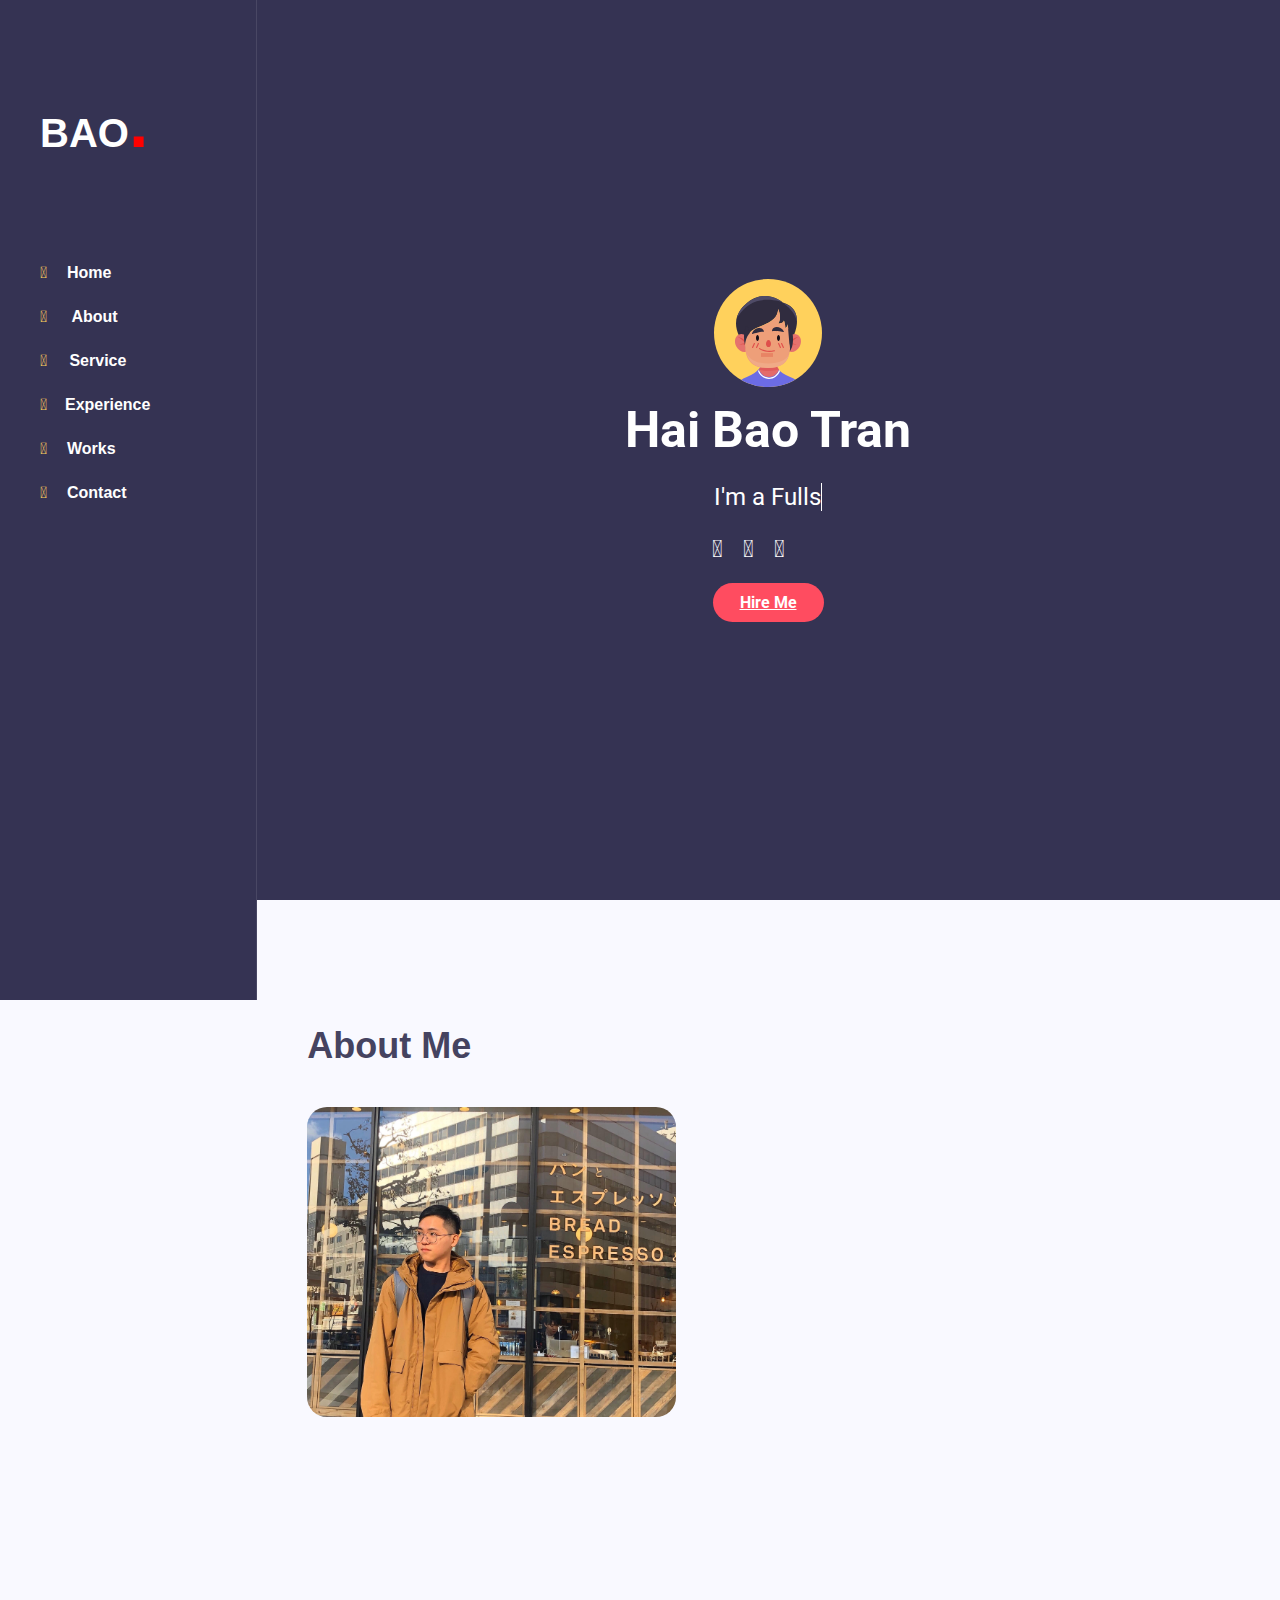
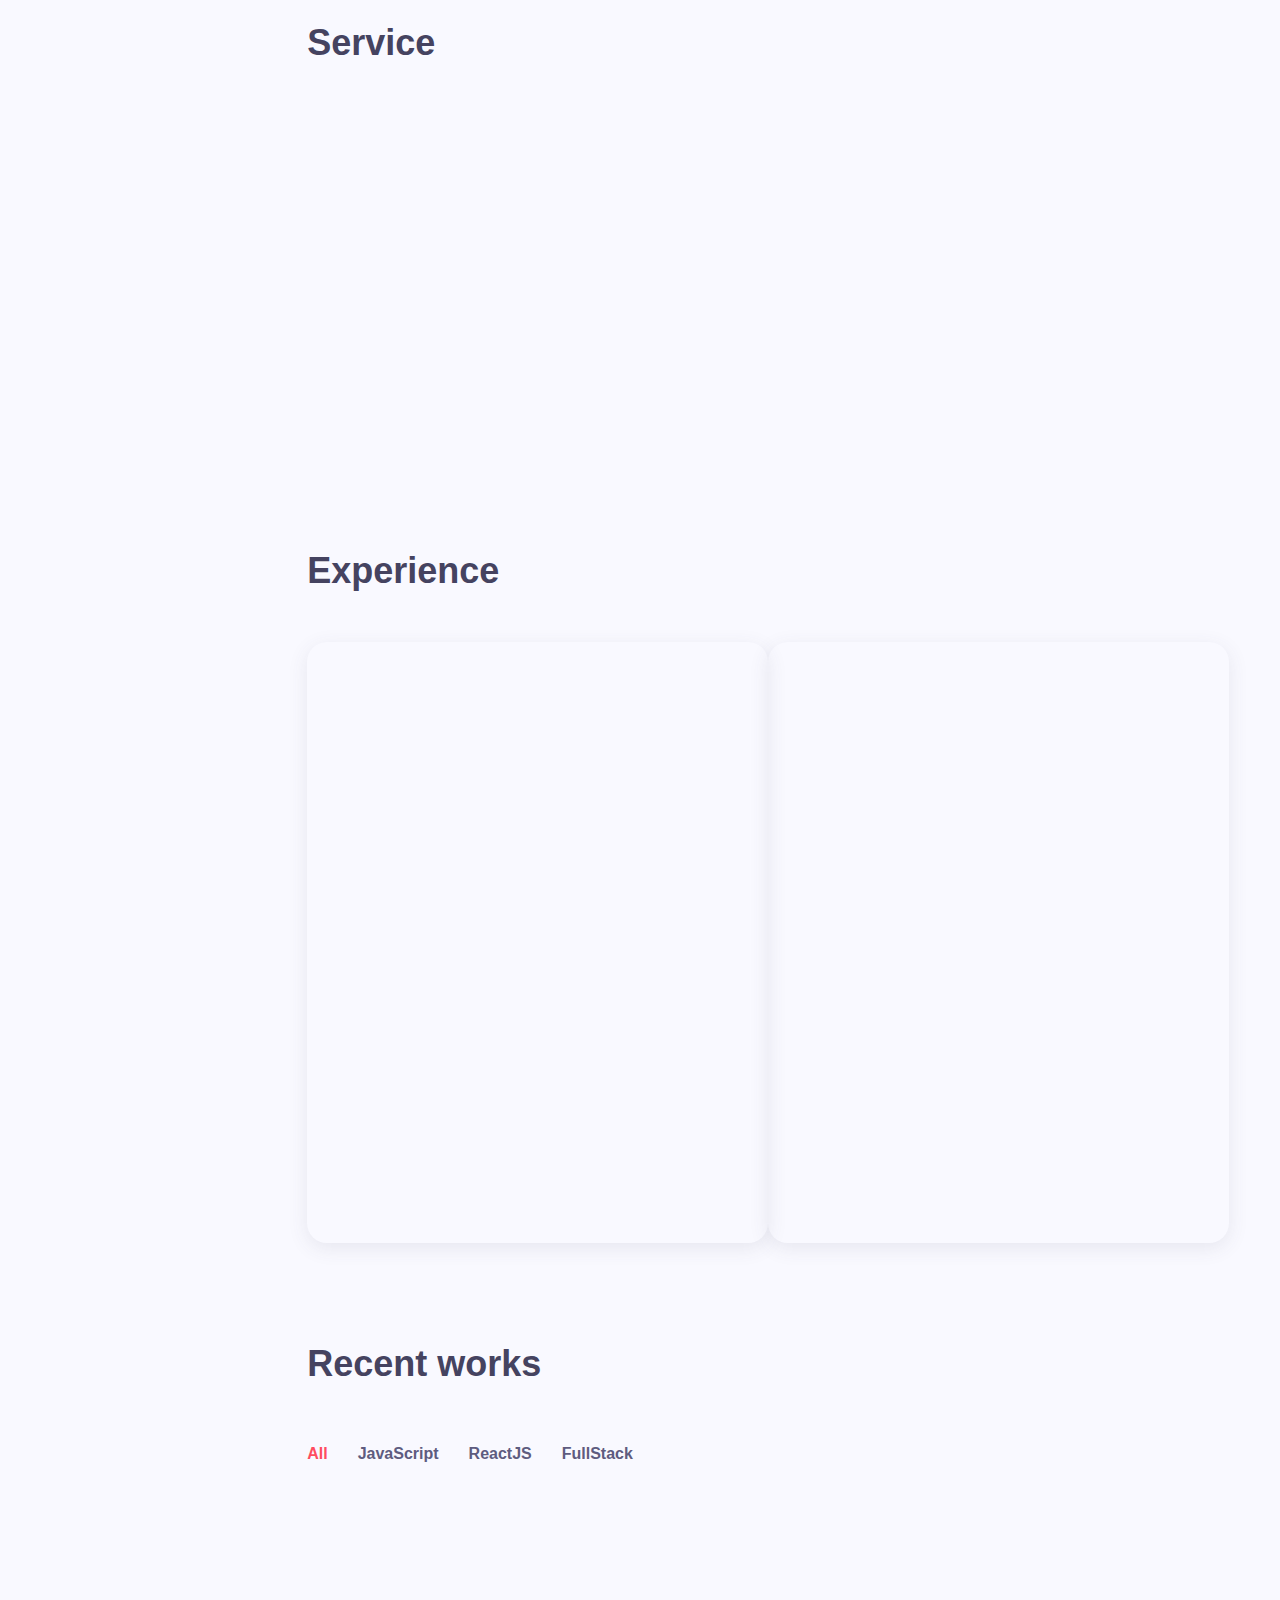
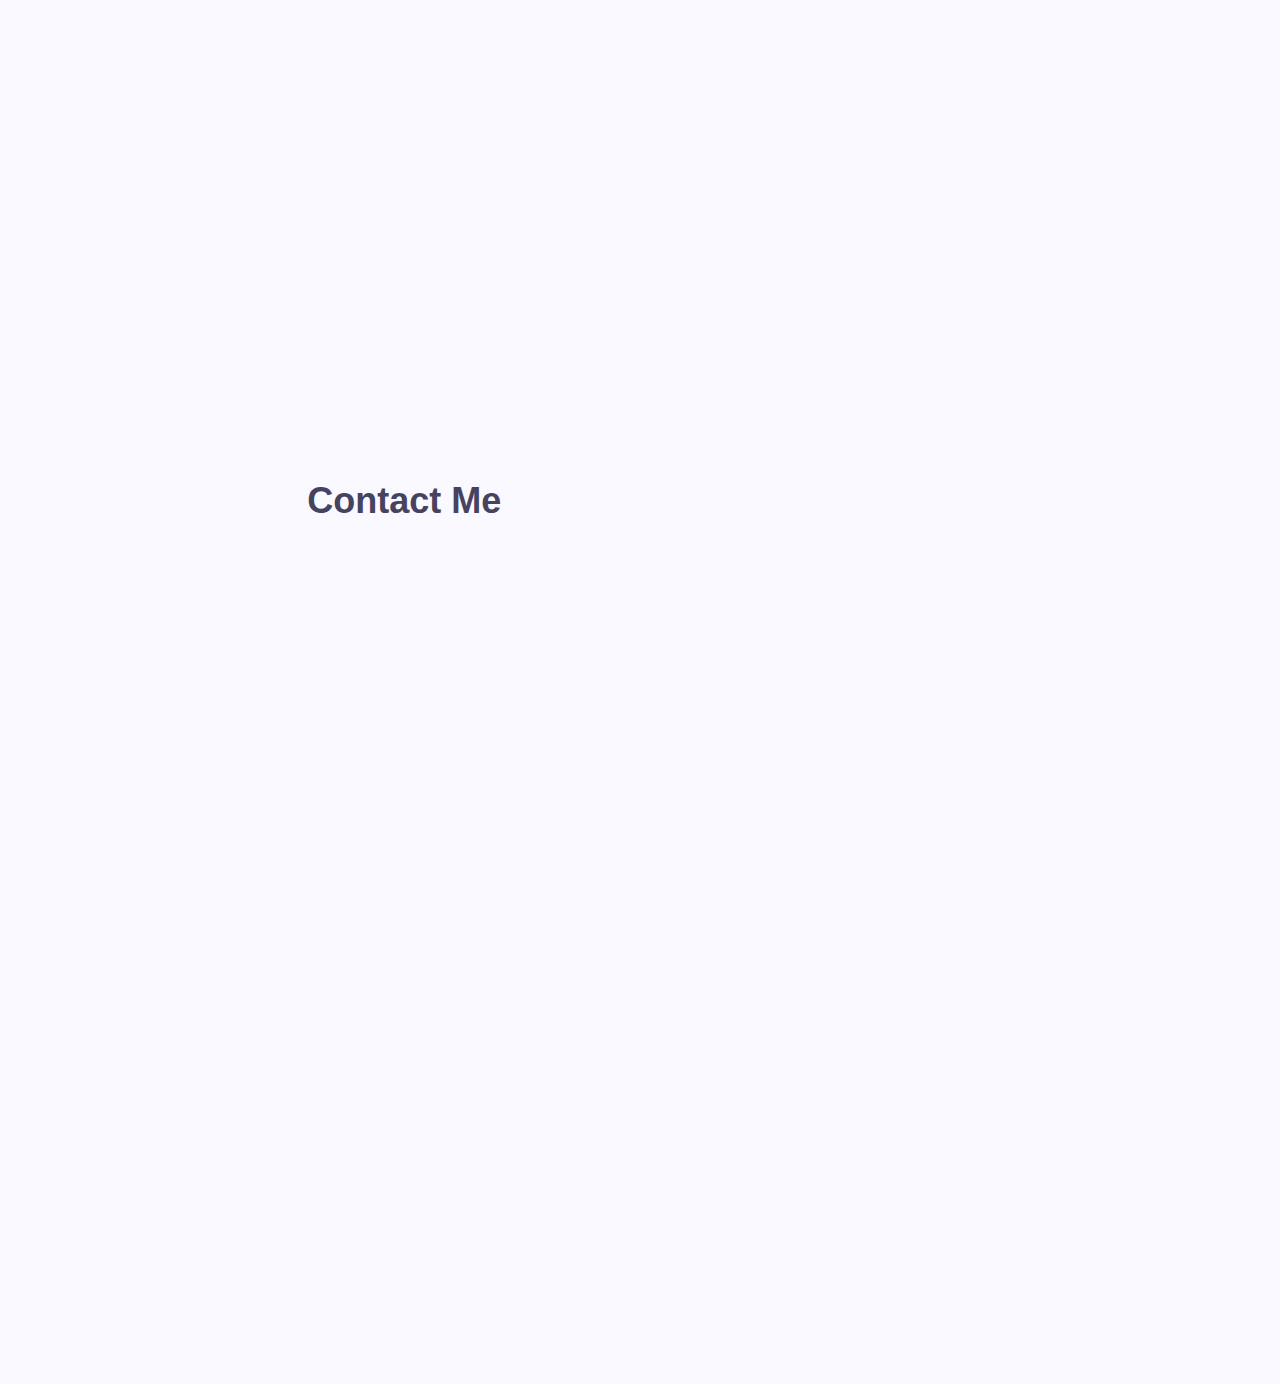
==== commit 5bf6f598: "fix" ====
--- a/index.html
+++ b/index.html
@@ -25,7 +25,7 @@
     <div class="container">
         <section class="nav-bar" id="nav-bar">
             <div class="nav-bar-container">
-                <i class="fas fa-window-close" id="nav-mobile-btn-close" style="position: absolute; right: 10px; top: 30px; font-size: 40px; color: white;"></i>
+                <i class="fas fa-window-close" id="nav-mobile-btn-close" style="position: absolute; right: 10px; top: 30px; font-size: 40px; color: white; opacity: 0;"></i>
                 <div class="image-container">
                     <h2 style="color: white;
                     font-size: 40px;
@@ -105,7 +105,7 @@
 
                         </ul>
                     </div>
-                    <a class="button">Hire Me</a>
+                    <a class="button" href="#about-me">Hire Me</a>
 
                 </div>
                 <div id="scroll-down-btn">
@@ -286,7 +286,7 @@
                 <div class="recent-works-content">
                     <ul class="works-navbar">
                         <li data-appear=".all" class="tab active">All</li>
-                        <li data-appear=".html" class="tab ">HTML/CSS</li>
+                        <li data-appear=".html" class="tab ">JavaScript</li>
                         <li data-appear=".reactjs" class="tab ">ReactJS</li>
                         <li data-appear=".fullstack" class="tab ">FullStack</li>
                     </ul>
@@ -294,44 +294,54 @@
                     <div class="works-container">
                         <ul>
                             <li data-aos="flip-left" class="html">
-                                <p id="category-title">HTML/CSS</p>
-                                <p id="work-introduce">Google Landing Page - Basic HTML/CSS</p>
-                                <i class="fas fa-search-plus"></i>
-                                <div class="image-container">
-                                    <a href="https://haibao-googlepage-coderschool.netlify.app/"><img src="./img/1.svg"
+                                <p id="category-title">JS</p>
+                                <p id="work-introduce">Twitter - A Social Network</p>
+                                <i class="fas fa-search-plus"></i>
+                                <div class="image-container">
+                                    <a href="https://quack-quack.netlify.app/"><img src="./img/1.svg"
                                             alt=""></a>
 
                                 </div>
                             </li>
                             <li data-aos="flip-left" class="html">
-                                <p id="category-title">HTML/CSS</p>
-                                <p id="work-introduce">Spotify Landing Page - Using FlexBox</p>
-                                <i class="fas fa-search-plus"></i>
-                                <div class="image-container">
-                                    <a href="https://bao-spotify-landing.netlify.app/"><img src="./img/2.svg"
+                                <p id="category-title">JS</p>
+                                <p id="work-introduce">Ghost Killer - Canvas Game</p>
+                                <i class="fas fa-search-plus"></i>
+                                <div class="image-container">
+                                    <a href="https://killing-monster-hai-bao-tran.netlify.app/"><img src="./img/2.svg"
                                             alt=""></a>
 
                                 </div>
                             </li>
                             <li data-aos="flip-left" class="html">
-                                <p id="category-title">HTML/CSS</p>
-                                <p id="work-introduce">CoderSchool Price Page + Checkout Page - Using Bootstrap</p>
-                                <i class="fas fa-search-plus"></i>
-                                <div class="image-container">
-                                    <a href=" https://haibao-pricepage-coderschool.netlify.app/"><img src="./img/3.svg"
+                                <p id="category-title">JS</p>
+                                <p id="work-introduce">Change Currency</p>
+                                <i class="fas fa-search-plus"></i>
+                                <div class="image-container">
+                                    <a href="https://change-currency-by-hai-bao.netlify.app/"><img src="./img/3.svg"
                                             alt=""></a>
 
                                 </div>
                             </li>
                             <li data-aos="flip-left" class="reactjs">
-                                <p id="category-title">ReactJs</p>
-                                <p id="work-introduce">Shopping Web Using ReactJS (Fixing the API...)</p>
-                                <i class="fas fa-search-plus"></i>
-                                <div class="image-container">
-                                    <a href="https://bao-reactjs.netlify.app/"><img src="./img/4.svg" alt=""></a>
-
-                                </div>
-                            </li>
+                                <p id="category-title">React</p>
+                                <p id="work-introduce">IMDB Webpage</p>
+                                <i class="fas fa-search-plus"></i>
+                                <div class="image-container">
+                                    <a href="https://hai-bao-tran-imb-react.netlify.app/"><img src="./img/4.svg" alt=""></a>
+
+                                </div>
+                            </li>
+                            <li data-aos="flip-left" class="reactjs">
+                                <p id="category-title">React</p>
+                                <p id="work-introduce">ITViec</p>
+                                <i class="fas fa-search-plus"></i>
+                                <div class="image-container">
+                                    <a href="https://itviec-hai-bao.netlify.app/"><img src="./img/4.svg" alt=""></a>
+
+                                </div>
+                            </li>
+                            
                             <li data-aos="flip-left" class="fullstack">
                                 <p id="category-title">FullStack</p>
                                 <p id="work-introduce">Dev Social Network Using MERN Stack</p>
--- a/1.css
+++ b/1.css
@@ -215,13 +215,14 @@
   opacity: 0;
 }
 .introduction .introduction-container .home-info #name {
-  font-size: 36px;
+  font-size: 50px;
   color: white;
   margin: 0;
   margin-top: 10px;
 }
 .introduction .introduction-container .home-info #job {
   color: white;
+  font-size: 24px;
 }
 .introduction .introduction-container .home-info #link ul {
   padding: 0;
@@ -237,6 +238,7 @@
 }
 .introduction .introduction-container .home-info #link ul li {
   margin-right: 20px;
+  font-size: 24px;
 }
 .introduction .introduction-container .home-info #link ul li:hover {
   color: #ffd15c;
@@ -775,6 +777,10 @@
   .nav-bar-mobile {
     opacity: 1 !important;
   }
+
+  #nav-mobile-btn-close {
+    opacity: 1 !important;
+  }
 }
 @media (max-width: 767px) {
   .about-me .about-me-container .about-me-content {
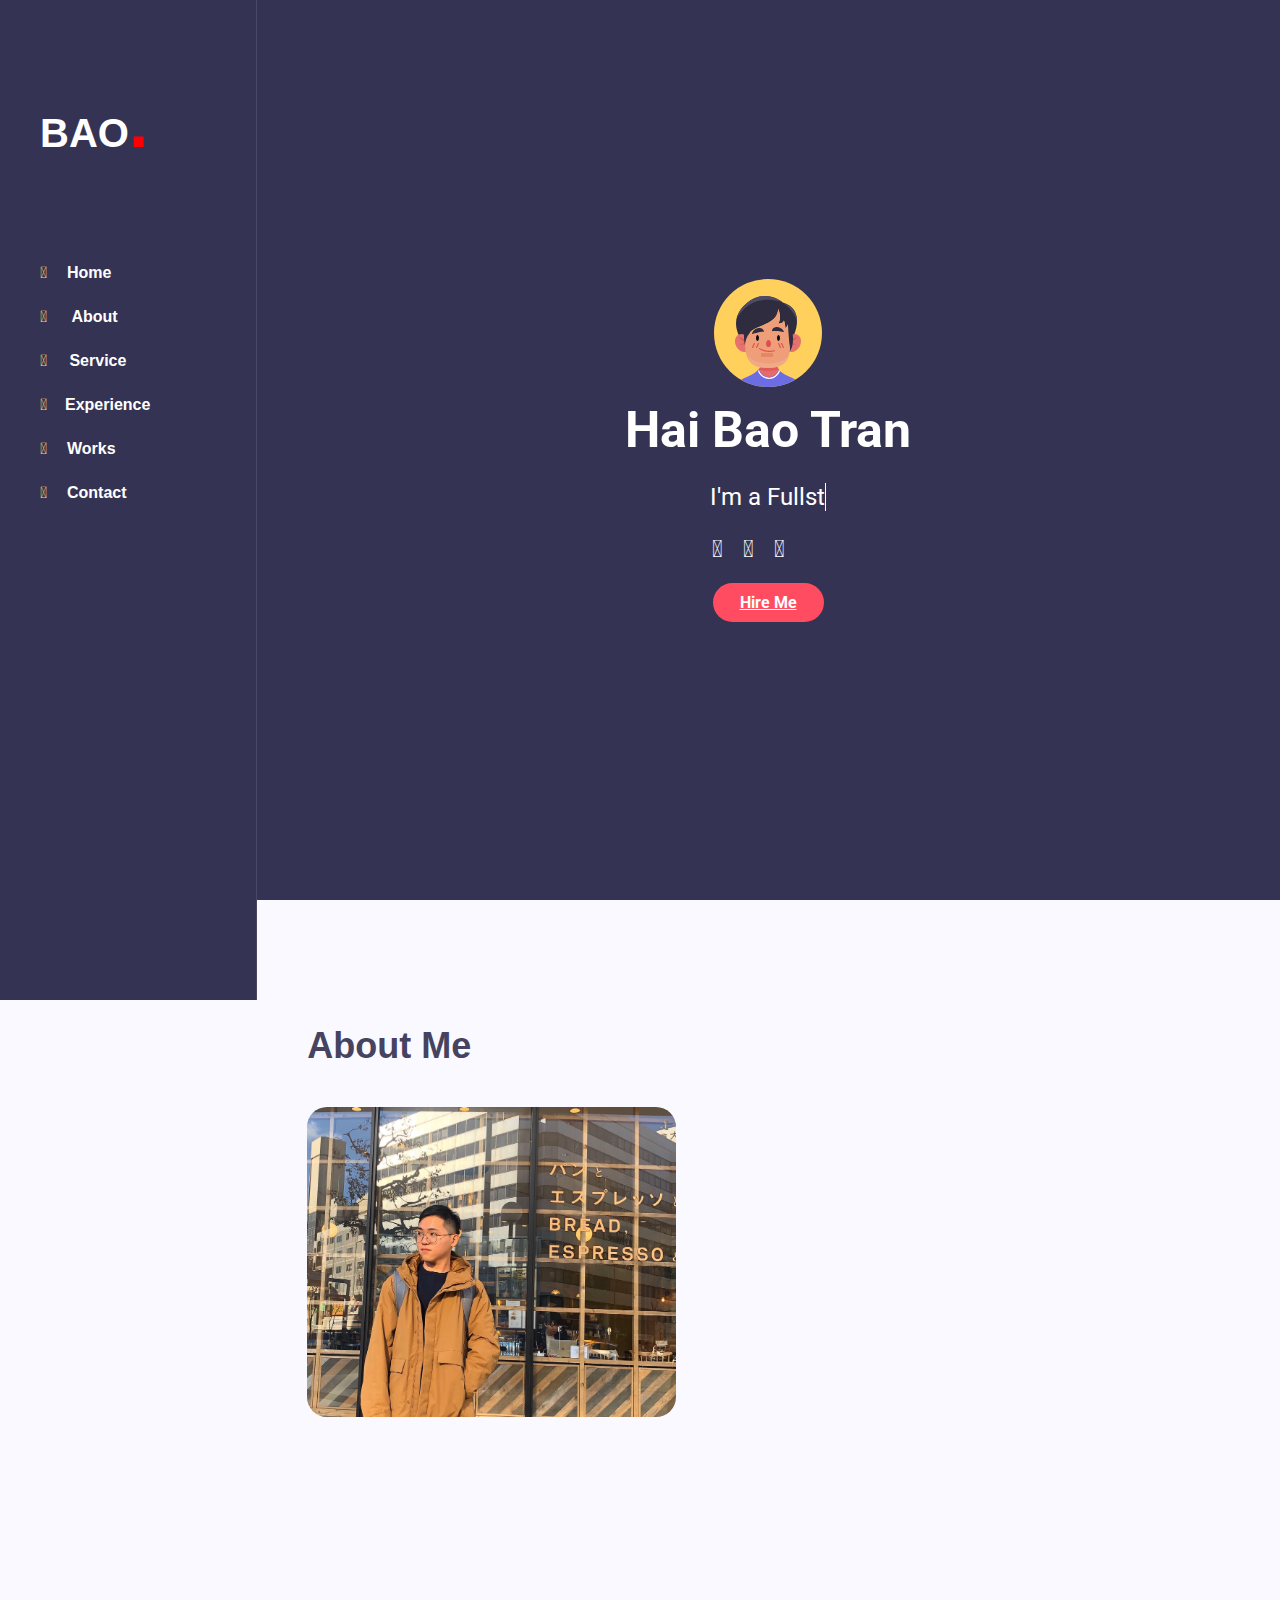
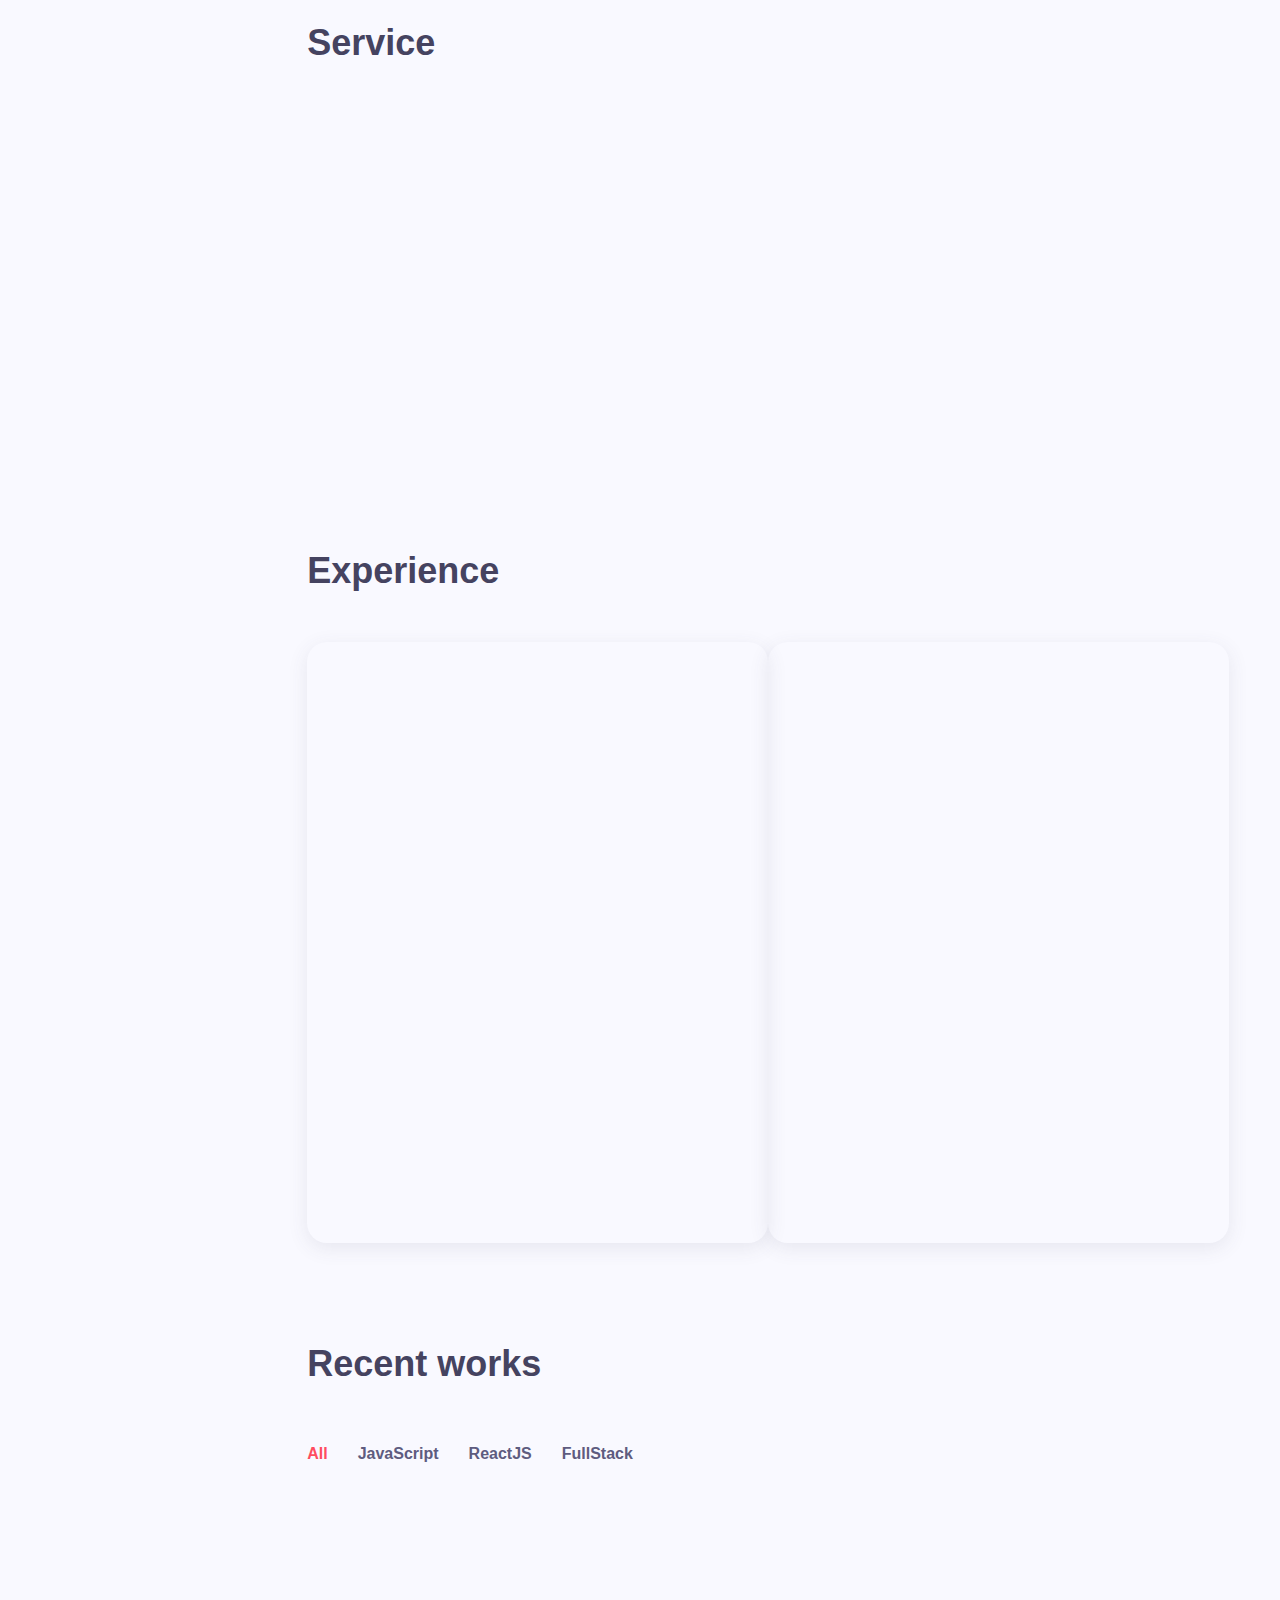
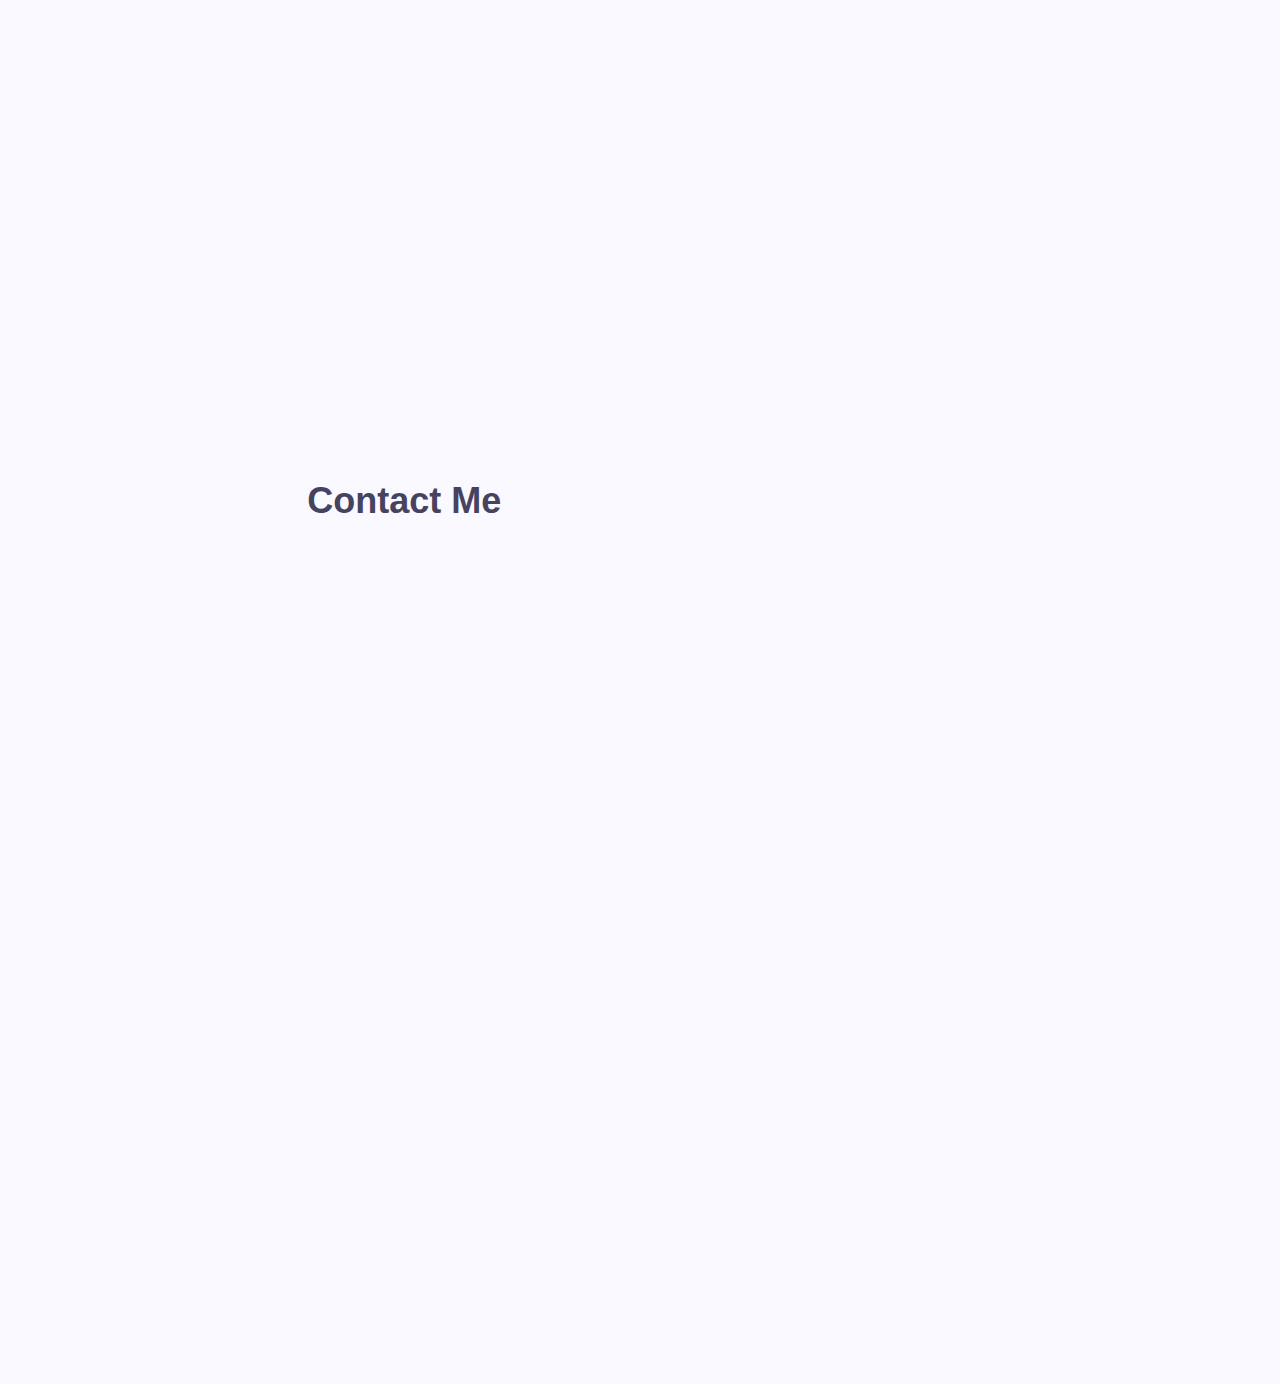
==== commit 1ef47942: "fix info" ====
--- a/index.html
+++ b/index.html
@@ -7,8 +7,7 @@
     <meta name="viewport" content="width=device-width, initial-scale=1">
 
     <script type="text/javascript" src="1.js"></script>
-    <link rel="stylesheet" href="https://use.fontawesome.com/releases/v5.8.1/css/all.css"
-        integrity="sha384-50oBUHEmvpQ+1lW4y57PTFmhCaXp0ML5d60M1M7uH2+nqUivzIebhndOJK28anvf" crossorigin="anonymous" />
+    <link rel="stylesheet" href="https://use.fontawesome.com/releases/v5.8.1/css/all.css" integrity="sha384-50oBUHEmvpQ+1lW4y57PTFmhCaXp0ML5d60M1M7uH2+nqUivzIebhndOJK28anvf" crossorigin="anonymous" />
     <link href="https://unpkg.com/aos@2.3.1/dist/aos.css" rel="stylesheet">
     <link rel="stylesheet" href="vendor/font-awesome.css">
     <link rel="stylesheet" href="1.css">
@@ -44,8 +43,7 @@
                             <i class="fas fa-briefcase" style="margin-right: 18px;"></i><a href="#service"> Service</a>
                         </li>
                         <li>
-                            <i class="fas fa-graduation-cap" style="margin-right: 18px;"></i><a
-                                href="#exp">Experience</a>
+                            <i class="fas fa-graduation-cap" style="margin-right: 18px;"></i><a href="#exp">Experience</a>
                         </li>
                         <li>
                             <i class="fas fa-edit"></i><a href="#recent-works">Works</a>
@@ -61,7 +59,7 @@
 
         <section class="introduction" id="introduction">
             <div class="introduction-container">
-                <div class="nav-bar-mobile" >
+                <div class="nav-bar-mobile">
                     <button id="nav-bar-btn" style="font-size: 30px;
                     padding-left: 10px;padding-right: 10px;background-color: #353353;border: none; ">
                         <i class="fas fa-bars" style="font-weight: 900;color: white;"></i>
@@ -70,7 +68,7 @@
                     font-size: 40px;
                     font-family: sans-serif;margin-bottom: 53px; ">BAO<span style="color:red;font-size: 70px;">.</span></h2>
                 </div>
-               
+
                 <div class="home-info">
                     <div class="image-container">
                         <img src="./img/avatar-1.svg" alt="profile-pic">
@@ -85,7 +83,7 @@
                             <span class="typewrite text-danger" data-period="2000"
                                 data-type='[ "Fullstack JS Web Developer", "Gamer :D", "Work hard person" ]'>
                                 <span class="wrap"></span>
-                            </span>
+                        </span>
                         </span>
                     </p>
                     <div id="link">
@@ -122,12 +120,10 @@
                             <img src="./img/myprofilepic.jpg">
                         </div>
                     </div>
-                    <div data-aos="flip-left" data-aos-easing="ease-out-cubic" data-aos-duration="2000"
-                        class="right-content">
+                    <div data-aos="flip-left" data-aos-easing="ease-out-cubic" data-aos-duration="2000" class="right-content">
                         <p id="hello">hello!</p>
                         <p id="introduce">
-                            I’m Hai Bao, front-end web-developer based on HCM City. I have experience in web UX-UI
-                            building, customization and building web API. Below here is my skills :
+                            I’m Hai Bao, front-end web-developer based on HCM City. I have experience in web UX-UI building, customization and building web API. Below here is my skills :
                         </p>
                         <ul id="skills">
                             <li>HTML</li>
@@ -158,8 +154,7 @@
                                     <img src="./img/service-1.svg">
                                 </div>
                                 <p class="section-title" style="color:white">UI/UX design</p>
-                                <p class="text" style="text-align: center; color:white">Lorem ipsum dolor sit amet
-                                    consectetuer adipiscing elit aenean commodo ligula eget.</p>
+                                <p class="text" style="text-align: center; color:white">Lorem ipsum dolor sit amet consectetuer adipiscing elit aenean commodo ligula eget.</p>
 
                             </div>
                         </li>
@@ -169,8 +164,7 @@
                                     <img src="./img/service-2.svg">
                                 </div>
                                 <p class="section-title" style="color:white">Web Development</p>
-                                <p class="text" style="text-align: center; color:white">Lorem ipsum dolor sit amet
-                                    consectetuer adipiscing elit aenean commodo ligula eget.</p>
+                                <p class="text" style="text-align: center; color:white">Lorem ipsum dolor sit amet consectetuer adipiscing elit aenean commodo ligula eget.</p>
 
                             </div>
                         </li>
@@ -180,8 +174,7 @@
                                     <img src="./img/service-3.svg">
                                 </div>
                                 <p class="section-title" style="color:white">Photography</p>
-                                <p class="text" style="text-align: center; color:white">Lorem ipsum dolor sit amet
-                                    consectetuer adipiscing elit aenean commodo ligula eget.</p>
+                                <p class="text" style="text-align: center; color:white">Lorem ipsum dolor sit amet consectetuer adipiscing elit aenean commodo ligula eget.</p>
 
                             </div>
                         </li>
@@ -269,7 +262,7 @@
                             <div class="line"></div>
                             <div class="text">
                                 <span id="time">10/2020</span>
-                                <p id="event">Start working at NashTech</p>
+                                <p id="event">Start working at A Good Company</p>
                                 <p id="addtional information">Position: Junior FullStack Web Developer</p>
 
                             </div>
@@ -296,58 +289,55 @@
                             <li data-aos="flip-left" class="html">
                                 <p id="category-title">JS</p>
                                 <p id="work-introduce">Twitter - A Social Network</p>
-                                <i class="fas fa-search-plus"></i>
-                                <div class="image-container">
-                                    <a href="https://quack-quack.netlify.app/"><img src="./img/1.svg"
-                                            alt=""></a>
+                                <a target="_blank" href="https://github.com/tranhaibao1997/Quack---Social-Network"><i class="fab fa-github"></i></a>
+                                <div class="image-container">
+                                    <a target="_blank" href="https://quack-quack.netlify.app/"><img src="./img/1.svg" alt=""></a>
 
                                 </div>
                             </li>
                             <li data-aos="flip-left" class="html">
                                 <p id="category-title">JS</p>
                                 <p id="work-introduce">Ghost Killer - Canvas Game</p>
-                                <i class="fas fa-search-plus"></i>
-                                <div class="image-container">
-                                    <a href="https://killing-monster-hai-bao-tran.netlify.app/"><img src="./img/2.svg"
-                                            alt=""></a>
+                                <a target="_blank" href="https://github.com/tranhaibao1997/KILLING-MONSTER"><i class="fab fa-github"></i></a>
+                                <div class="image-container">
+                                    <a target="_blank" href="https://killing-monster-hai-bao-tran.netlify.app/"><img src="./img/2.svg" alt=""></a>
 
                                 </div>
                             </li>
                             <li data-aos="flip-left" class="html">
                                 <p id="category-title">JS</p>
                                 <p id="work-introduce">Change Currency</p>
-                                <i class="fas fa-search-plus"></i>
-                                <div class="image-container">
-                                    <a href="https://change-currency-by-hai-bao.netlify.app/"><img src="./img/3.svg"
-                                            alt=""></a>
+                                <a target="_blank" href="https://github.com/tranhaibao1997/Change-Currency"><i class="fab fa-github"></i></a>
+                                <div class="image-container">
+                                    <a target="_blank" href="https://change-currency-by-hai-bao.netlify.app/"><img src="./img/3.svg" alt=""></a>
 
                                 </div>
                             </li>
                             <li data-aos="flip-left" class="reactjs">
                                 <p id="category-title">React</p>
                                 <p id="work-introduce">IMDB Webpage</p>
-                                <i class="fas fa-search-plus"></i>
-                                <div class="image-container">
-                                    <a href="https://hai-bao-tran-imb-react.netlify.app/"><img src="./img/4.svg" alt=""></a>
+                                <a target="_blank" href="https://github.com/tranhaibao1997/IMB-Movie"><i class="fab fa-github"></i></a>
+                                <div class="image-container">
+                                    <a target="_blank" href="https://hai-bao-tran-imb-react.netlify.app/"><img src="./img/4.svg" alt=""></a>
 
                                 </div>
                             </li>
                             <li data-aos="flip-left" class="reactjs">
                                 <p id="category-title">React</p>
                                 <p id="work-introduce">ITViec</p>
-                                <i class="fas fa-search-plus"></i>
-                                <div class="image-container">
-                                    <a href="https://itviec-hai-bao.netlify.app/"><img src="./img/4.svg" alt=""></a>
-
-                                </div>
-                            </li>
-                            
+                                <a target="_blank" href="https://github.com/tranhaibao1997/Itviec"><i class="fab fa-github"></i></a>
+                                <div class="image-container">
+                                    <a target="_blank" href="https://itviec-hai-bao.netlify.app/"><img src="./img/4.svg" alt=""></a>
+
+                                </div>
+                            </li>
+
                             <li data-aos="flip-left" class="fullstack">
                                 <p id="category-title">FullStack</p>
                                 <p id="work-introduce">Dev Social Network Using MERN Stack</p>
-                                <i class="fas fa-search-plus"></i>
-                                <div class="image-container">
-                                    <a href="https://devfinderbysam.herokuapp.com/"><img src="./img/5.svg" alt=""></a>
+                                <a target="_blank" href="https://github.com/tranhaibao1997/FindingDev"><i class="fab fa-github"></i></a>
+                                <div class="image-container">
+                                    <a target="_blank" href="https://devfinderbysam.herokuapp.com/"><img src="./img/5.svg" alt=""></a>
 
                                 </div>
                             </li>
@@ -390,8 +380,7 @@
                             <p class="contact-part-title">
                                 Email
                             </p>
-                            <a style="    color: #5e5c7f;;text-decoration: none" class="contact-part-info"
-                                href="mailto:tranhaibao1997@gmail.com">
+                            <a style="    color: #5e5c7f;;text-decoration: none" class="contact-part-info" href="mailto:tranhaibao1997@gmail.com">
                                 tranhaibao1997@gmail.com
                             </a>
                         </div>
@@ -405,8 +394,7 @@
                             <p class="contact-part-title">
                                 Phone
                             </p>
-                            <a style="    color: #5e5c7f;;text-decoration: none" class="contact-part-info"
-                                href="tel:0913620322">
+                            <a style="    color: #5e5c7f;;text-decoration: none" class="contact-part-info" href="tel:0913620322">
                                 +84 913 620 322
                             </a>
                         </div>
@@ -414,8 +402,7 @@
                     </li>
                 </ul>
 
-                <iframe
-                    src="https://www.google.com/maps/embed?pb=!1m18!1m12!1m3!1d3919.4616337330926!2d106.63898441533422!3d10.775911862148549!2m3!1f0!2f0!3f0!3m2!1i1024!2i768!4f13.1!3m3!1m2!1s0x31752ea3f54477ab%3A0xec28093fe3d91362!2zVHLhu4tuaCDEkMOsbmggVHLhu41uZywgUGjDuiBUcnVuZywgVMOibiBQaMO6LCBI4buTIENow60gTWluaCwgVmlldG5hbQ!5e0!3m2!1sen!2s!4v1582096609894!5m2!1sen!2s"
+                <iframe src="https://www.google.com/maps/embed?pb=!1m18!1m12!1m3!1d3919.4616337330926!2d106.63898441533422!3d10.775911862148549!2m3!1f0!2f0!3f0!3m2!1i1024!2i768!4f13.1!3m3!1m2!1s0x31752ea3f54477ab%3A0xec28093fe3d91362!2zVHLhu4tuaCDEkMOsbmggVHLhu41uZywgUGjDuiBUcnVuZywgVMOibiBQaMO6LCBI4buTIENow60gTWluaCwgVmlldG5hbQ!5e0!3m2!1sen!2s!4v1582096609894!5m2!1sen!2s"
                     width="100%" height="450" frameBorder="0" style="border: 0" allowFullScreen />
             </div>
 
--- a/1.css
+++ b/1.css
@@ -1,62 +1,53 @@
 html {
-  scroll-behavior: smooth;
-}
+  scroll-behavior: smooth; }
 
 .active {
-  color: #ff4c60;
-}
+  color: #ff4c60; }
 
 .disappear {
   display: none !important;
   -webkit-transform: translateX(500px);
-      -ms-transform: translateX(500px);
-          transform: translateX(500px);
+  -ms-transform: translateX(500px);
+  transform: translateX(500px);
   -webkit-transition: 1s;
   -o-transition: 1s;
-  transition: 1s;
-}
+  transition: 1s; }
 
 .tab-content-appear {
   display: inline !important;
   -webkit-transition: 0.5s;
   -o-transition: 0.5s;
-  transition: 0.5s;
-}
+  transition: 0.5s; }
 
 .nav-bar-mobile-open {
   -webkit-transform: translateX(0%) !important;
-      -ms-transform: translateX(0%) !important;
-          transform: translateX(0%) !important;
+  -ms-transform: translateX(0%) !important;
+  transform: translateX(0%) !important;
   -webkit-transition: 0.5s;
   -o-transition: 0.5s;
-  transition: 0.5s;
-}
+  transition: 0.5s; }
 
 body {
   font-family: Roboto;
   margin: 0;
   overflow-x: hidden;
   color: #5e5c7f;
-  background-color: #f9f9ff;
-}
+  background-color: #f9f9ff; }
 
 img {
   max-width: 100%;
-  max-height: 100%;
-}
+  max-height: 100%; }
 
 h1,
 h2,
 h3,
 h4,
 p {
-  color: #5e5c7f;
-}
+  color: #5e5c7f; }
 
 section {
   padding-top: 50px;
-  padding-bottom: 50px;
-}
+  padding-bottom: 50px; }
 
 .section-title {
   font-size: 36px;
@@ -64,26 +55,23 @@
   position: relative;
   color: #454360;
   font-family: "Rubik", sans-serif;
-  font-weight: 800;
-}
+  font-weight: 800; }
 
 #container {
   -webkit-perspective: 600px;
-          perspective: 600px;
+  perspective: 600px;
   position: absolute;
   top: 0;
   right: 0;
   width: 100%;
-  height: 100%;
-}
+  height: 100%; }
 
 .dot {
   width: 35px;
   height: 35px;
   position: absolute;
   background: url(http://www.clipartqueen.com/image-files/red-lobed-fall-clipart-leaf.png);
-  background-size: 100% 100%;
-}
+  background-size: 100% 100%; }
 
 .button {
   background: #ff4c60;
@@ -98,18 +86,16 @@
   -webkit-transition: 0.4s;
   -o-transition: 0.4s;
   transition: 0.4s;
-  text-align: center;
-}
+  text-align: center; }
 
 .button:hover {
   -webkit-transform: scale(0.8);
-      -ms-transform: scale(0.8);
-          transform: scale(0.8);
+  -ms-transform: scale(0.8);
+  transform: scale(0.8);
   -webkit-transition: 0.4s;
   -o-transition: 0.4s;
   transition: 0.4s;
-  cursor: pointer;
-}
+  cursor: pointer; }
 
 .container {
   display: -ms-grid;
@@ -118,21 +104,18 @@
   grid-template-columns: 1fr 6fr;
   -ms-grid-rows: 100vh auto auto auto auto;
   grid-template-rows: 100vh auto auto auto auto;
-      grid-template-areas: "empty introduction" "empty about" "empty service" "empty exp" "empty recent-works" "empty contact";
-}
+  grid-template-areas: "empty introduction" "empty about" "empty service" "empty exp" "empty recent-works" "empty contact"; }
 
 .empty {
   -ms-grid-row: 1;
   -ms-grid-row-span: 6;
   -ms-grid-column: 1;
-  grid-area: empty;
-}
+  grid-area: empty; }
 
 .exp .exp-container .exp-content .edu-container .time-milestone > .empty {
   -ms-grid-row: 1;
   -ms-grid-row-span: 1;
-  -ms-grid-column: 2;
-}
+  -ms-grid-column: 2; }
 
 .nav-bar {
   border-right: solid 1px rgba(255, 255, 255, 0.1);
@@ -142,38 +125,31 @@
   width: 15%;
   height: 100%;
   background-color: #353353;
-  z-index: 10000;
-}
-.nav-bar .nav-bar-container {
-  padding-left: 40px;
-}
-.nav-bar .nav-bar-container .nav-bar-links ul {
-  list-style: none;
-  padding: 0;
-  margin-top: 100px;
-}
-.nav-bar .nav-bar-container .nav-bar-links ul li {
-  color: white;
-  font-size: 16px;
-  font-weight: bold;
-  margin-top: 25px;
-}
-.nav-bar .nav-bar-container .nav-bar-links ul li a {
-  color: white;
-  text-decoration: blink;
-  font-family: "Rubik", Sans-serif;
-}
-.nav-bar .nav-bar-container .nav-bar-links ul li i {
-  color: #ffd15c;
-  margin-right: 20px;
-}
-.nav-bar .nav-bar-container .nav-bar-links ul li a:hover {
-  color: #ffd15c;
-  cursor: pointer;
-  -webkit-transition: 0.5s;
-  -o-transition: 0.5s;
-  transition: 0.5s;
-}
+  z-index: 10000; }
+  .nav-bar .nav-bar-container {
+    padding-left: 40px; }
+    .nav-bar .nav-bar-container .nav-bar-links ul {
+      list-style: none;
+      padding: 0;
+      margin-top: 100px; }
+      .nav-bar .nav-bar-container .nav-bar-links ul li {
+        color: white;
+        font-size: 16px;
+        font-weight: bold;
+        margin-top: 25px; }
+        .nav-bar .nav-bar-container .nav-bar-links ul li a {
+          color: white;
+          text-decoration: blink;
+          font-family: "Rubik", Sans-serif; }
+        .nav-bar .nav-bar-container .nav-bar-links ul li i {
+          color: #ffd15c;
+          margin-right: 20px; }
+        .nav-bar .nav-bar-container .nav-bar-links ul li a:hover {
+          color: #ffd15c;
+          cursor: pointer;
+          -webkit-transition: 0.5s;
+          -o-transition: 0.5s;
+          transition: 0.5s; }
 
 .introduction {
   -ms-grid-row: 1;
@@ -184,580 +160,490 @@
   display: -ms-flexbox;
   display: flex;
   -webkit-box-pack: center;
+  -ms-flex-pack: center;
+  justify-content: center;
+  -webkit-box-align: center;
+  -ms-flex-align: center;
+  align-items: center;
+  text-align: center;
+  position: relative; }
+  .introduction .introduction-container {
+    width: 100%; }
+    .introduction .introduction-container .nav-bar-mobile {
+      position: absolute;
+      top: 0;
+      width: 100%;
+      display: -webkit-box;
+      display: -ms-flexbox;
+      display: flex;
+      -webkit-box-pack: start;
+      -ms-flex-pack: start;
+      justify-content: flex-start;
+      background: #353353;
+      border-bottom: 1px solid whitesmoke;
+      height: 64px;
+      -webkit-box-align: center;
+      -ms-flex-align: center;
+      align-items: center;
+      z-index: 10;
+      opacity: 0; }
+    .introduction .introduction-container .home-info #name {
+      font-size: 50px;
+      color: white;
+      margin: 0;
+      margin-top: 10px; }
+    .introduction .introduction-container .home-info #job {
+      color: white;
+      font-size: 24px; }
+    .introduction .introduction-container .home-info #link ul {
+      padding: 0;
+      color: white;
+      font-size: 20px;
+      display: -webkit-box;
+      display: -ms-flexbox;
+      display: flex;
+      -webkit-box-pack: center;
       -ms-flex-pack: center;
-          justify-content: center;
-  -webkit-box-align: center;
-      -ms-flex-align: center;
-          align-items: center;
-  text-align: center;
-  position: relative;
-}
-.introduction .introduction-container {
-  width: 100%;
-}
-.introduction .introduction-container .nav-bar-mobile {
-  position: absolute;
-  top: 0;
-  width: 100%;
-  display: -webkit-box;
-  display: -ms-flexbox;
-  display: flex;
-  -webkit-box-pack: start;
-      -ms-flex-pack: start;
-          justify-content: flex-start;
-  background: #353353;
-  border-bottom: 1px solid whitesmoke;
-  height: 64px;
-  -webkit-box-align: center;
-      -ms-flex-align: center;
-          align-items: center;
-  z-index: 10;
-  opacity: 0;
-}
-.introduction .introduction-container .home-info #name {
-  font-size: 50px;
-  color: white;
-  margin: 0;
-  margin-top: 10px;
-}
-.introduction .introduction-container .home-info #job {
-  color: white;
-  font-size: 24px;
-}
-.introduction .introduction-container .home-info #link ul {
-  padding: 0;
-  color: white;
-  font-size: 20px;
-  display: -webkit-box;
-  display: -ms-flexbox;
-  display: flex;
-  -webkit-box-pack: center;
-      -ms-flex-pack: center;
-          justify-content: center;
-  list-style: none;
-}
-.introduction .introduction-container .home-info #link ul li {
-  margin-right: 20px;
-  font-size: 24px;
-}
-.introduction .introduction-container .home-info #link ul li:hover {
-  color: #ffd15c;
-  cursor: pointer;
-}
+      justify-content: center;
+      list-style: none; }
+      .introduction .introduction-container .home-info #link ul li {
+        margin-right: 20px;
+        font-size: 24px; }
+      .introduction .introduction-container .home-info #link ul li:hover {
+        color: #ffd15c;
+        cursor: pointer; }
+
 .about-me {
   -ms-grid-row: 2;
   -ms-grid-column: 2;
-  grid-area: about;
-}
-.about-me .about-me-container {
-  width: 70%;
-  margin: 0 auto;
-  margin-top: 75px;
-}
-.about-me .about-me-container .about-me-content {
-  display: -webkit-box;
-  display: -ms-flexbox;
-  display: flex;
-  -webkit-box-pack: justify;
+  grid-area: about; }
+  .about-me .about-me-container {
+    width: 70%;
+    margin: 0 auto;
+    margin-top: 75px; }
+    .about-me .about-me-container .about-me-content {
+      display: -webkit-box;
+      display: -ms-flexbox;
+      display: flex;
+      -webkit-box-pack: justify;
       -ms-flex-pack: justify;
-          justify-content: space-between;
-  margin-top: 40px;
-}
-.about-me .about-me-container .about-me-content .image-wrapper {
-  width: 40%;
-}
-.about-me .about-me-container .about-me-content .image-wrapper .image-container img {
-  border-radius: 20px;
-}
-.about-me .about-me-container .about-me-content .right-content {
-  width: 50%;
-  height: 250px;
-  /* border: 1px solid gray; */
-  padding: 30px;
-  border-radius: 20px;
-  -webkit-box-shadow: 0px 5px 20px 0px rgba(69, 67, 96, 0.1);
-          box-shadow: 0px 5px 20px 0px rgba(69, 67, 96, 0.1);
-}
-.about-me .about-me-container .about-me-content .right-content #hello {
-  text-transform: uppercase;
-  background-color: #ff4c60;
-  font-size: 14px;
-  line-height: 24px;
-  letter-spacing: 1px;
-  font-weight: bold;
-  border-top-left-radius: 20px;
-  border-top-right-radius: 20px;
-  border-bottom-right-radius: 20px;
-  border-bottom-left-radius: 0px;
-  width: 100px;
-  text-align: center;
-  color: white;
-}
-.about-me .about-me-container .about-me-content .right-content #introduce {
-  border-bottom: 1px solid gainsboro;
-  padding-bottom: 10px;
-}
-.about-me .about-me-container .about-me-content .right-content #skills {
-  list-style: none;
-  display: -webkit-box;
-  display: -ms-flexbox;
-  display: flex;
-  -ms-flex-wrap: wrap;
-      flex-wrap: wrap;
-  padding: 0;
-}
-.about-me .about-me-container .about-me-content .right-content #skills li {
-  border: 1px solid #ff4c60;
-  border-radius: 10px;
-  padding-top: 5px;
-  padding-bottom: 5px;
-  padding-right: 10px;
-  padding-left: 10px;
-  margin-top: 10px;
-  margin-right: 15px;
-}
-.about-me .about-me-container .about-me-content .right-content a {
-  width: 110px;
-  text-align: center;
-  font-weight: 800;
-}
+      justify-content: space-between;
+      margin-top: 40px; }
+      .about-me .about-me-container .about-me-content .image-wrapper {
+        width: 40%; }
+        .about-me .about-me-container .about-me-content .image-wrapper .image-container img {
+          border-radius: 20px; }
+      .about-me .about-me-container .about-me-content .right-content {
+        width: 50%;
+        height: 250px;
+        /* border: 1px solid gray; */
+        padding: 30px;
+        border-radius: 20px;
+        -webkit-box-shadow: 0px 5px 20px 0px rgba(69, 67, 96, 0.1);
+        box-shadow: 0px 5px 20px 0px rgba(69, 67, 96, 0.1); }
+        .about-me .about-me-container .about-me-content .right-content #hello {
+          text-transform: uppercase;
+          background-color: #ff4c60;
+          font-size: 14px;
+          line-height: 24px;
+          letter-spacing: 1px;
+          font-weight: bold;
+          border-top-left-radius: 20px;
+          border-top-right-radius: 20px;
+          border-bottom-right-radius: 20px;
+          border-bottom-left-radius: 0px;
+          width: 100px;
+          text-align: center;
+          color: white; }
+        .about-me .about-me-container .about-me-content .right-content #introduce {
+          border-bottom: 1px solid gainsboro;
+          padding-bottom: 10px; }
+        .about-me .about-me-container .about-me-content .right-content #skills {
+          list-style: none;
+          display: -webkit-box;
+          display: -ms-flexbox;
+          display: flex;
+          -ms-flex-wrap: wrap;
+          flex-wrap: wrap;
+          padding: 0; }
+          .about-me .about-me-container .about-me-content .right-content #skills li {
+            border: 1px solid #ff4c60;
+            border-radius: 10px;
+            padding-top: 5px;
+            padding-bottom: 5px;
+            padding-right: 10px;
+            padding-left: 10px;
+            margin-top: 10px;
+            margin-right: 15px; }
+        .about-me .about-me-container .about-me-content .right-content a {
+          width: 110px;
+          text-align: center;
+          font-weight: 800; }
 
 .service {
   -ms-grid-row: 3;
   -ms-grid-column: 2;
-  grid-area: service;
-}
-.service .service-container {
-  width: 70%;
-  margin: 0 auto;
-  margin-top: 75px;
-}
-.service .service-container .service-content ul {
-  padding: 0;
-  list-style: none;
-  display: -webkit-box;
-  display: -ms-flexbox;
-  display: flex;
-  -webkit-box-pack: justify;
+  grid-area: service; }
+  .service .service-container {
+    width: 70%;
+    margin: 0 auto;
+    margin-top: 75px; }
+    .service .service-container .service-content ul {
+      padding: 0;
+      list-style: none;
+      display: -webkit-box;
+      display: -ms-flexbox;
+      display: flex;
+      -webkit-box-pack: justify;
       -ms-flex-pack: justify;
-          justify-content: space-between;
-  -ms-flex-wrap: wrap;
-      flex-wrap: wrap;
-}
-.service .service-container .service-content ul li {
-  -webkit-transition: 0.4s;
-  -o-transition: 0.4s;
-  transition: 0.4s;
-  border-radius: 20px;
-  height: 270px;
-  width: 32%;
-  background-color: #ff4c60;
-  -webkit-box-shadow: 0px 5px 20px 0px rgba(69, 67, 96, 0.1);
-          box-shadow: 0px 5px 20px 0px rgba(69, 67, 96, 0.1);
-}
-.service .service-container .service-content ul li .content {
-  height: 100%;
-  display: -webkit-box;
-  display: -ms-flexbox;
-  display: flex;
-  -webkit-box-pack: center;
-      -ms-flex-pack: center;
+      justify-content: space-between;
+      -ms-flex-wrap: wrap;
+      flex-wrap: wrap; }
+      .service .service-container .service-content ul li {
+        -webkit-transition: 0.4s;
+        -o-transition: 0.4s;
+        transition: 0.4s;
+        border-radius: 20px;
+        height: 270px;
+        width: 32%;
+        background-color: #ff4c60;
+        -webkit-box-shadow: 0px 5px 20px 0px rgba(69, 67, 96, 0.1);
+        box-shadow: 0px 5px 20px 0px rgba(69, 67, 96, 0.1); }
+        .service .service-container .service-content ul li .content {
+          height: 100%;
+          display: -webkit-box;
+          display: -ms-flexbox;
+          display: flex;
+          -webkit-box-pack: center;
+          -ms-flex-pack: center;
           justify-content: center;
-  -webkit-box-align: center;
-      -ms-flex-align: center;
+          -webkit-box-align: center;
+          -ms-flex-align: center;
           align-items: center;
-  -webkit-box-orient: vertical;
-  -webkit-box-direction: normal;
-      -ms-flex-direction: column;
+          -webkit-box-orient: vertical;
+          -webkit-box-direction: normal;
+          -ms-flex-direction: column;
           flex-direction: column;
-  color: white !important;
-  text-align: center;
-}
-.service .service-container .service-content ul li .content .image-container {
-  width: 120px;
-  height: 120px;
-  display: -webkit-box;
-  display: -ms-flexbox;
-  display: flex;
-  -webkit-box-pack: center;
-      -ms-flex-pack: center;
-          justify-content: center;
-  -webkit-box-align: center;
-      -ms-flex-align: center;
-          align-items: center;
-}
-.service .service-container .service-content ul li .content .title .text {
-  color: white;
-}
-.service .service-container .service-content ul li:hover {
-  -webkit-transition: 0.4s;
-  -o-transition: 0.4s;
-  transition: 0.4s;
-  -webkit-transform: translateY(-20px);
-      -ms-transform: translateY(-20px);
-          transform: translateY(-20px);
-  cursor: pointer;
-}
+          color: white !important;
+          text-align: center; }
+          .service .service-container .service-content ul li .content .image-container {
+            width: 120px;
+            height: 120px;
+            display: -webkit-box;
+            display: -ms-flexbox;
+            display: flex;
+            -webkit-box-pack: center;
+            -ms-flex-pack: center;
+            justify-content: center;
+            -webkit-box-align: center;
+            -ms-flex-align: center;
+            align-items: center; }
+          .service .service-container .service-content ul li .content .title .text {
+            color: white; }
+      .service .service-container .service-content ul li:hover {
+        -webkit-transition: 0.4s;
+        -o-transition: 0.4s;
+        transition: 0.4s;
+        -webkit-transform: translateY(-20px);
+        -ms-transform: translateY(-20px);
+        transform: translateY(-20px);
+        cursor: pointer; }
 
 .exp {
   -ms-grid-row: 4;
   -ms-grid-column: 2;
-  grid-area: exp;
-}
-.exp .exp-container {
-  width: 70%;
-  margin: 0 auto;
-  margin-top: 50px;
-}
-.exp .exp-container .exp-content {
-  margin-top: 50px;
-  display: -webkit-box;
-  display: -ms-flexbox;
-  display: flex;
-  -webkit-box-pack: justify;
+  grid-area: exp; }
+  .exp .exp-container {
+    width: 70%;
+    margin: 0 auto;
+    margin-top: 50px; }
+    .exp .exp-container .exp-content {
+      margin-top: 50px;
+      display: -webkit-box;
+      display: -ms-flexbox;
+      display: flex;
+      -webkit-box-pack: justify;
       -ms-flex-pack: justify;
-          justify-content: space-between;
-}
-.exp .exp-container .exp-content .edu-container {
-  border-radius: 20px;
-  width: 45%;
-  padding: 30px;
-  -webkit-box-shadow: 0px 5px 20px 0px rgba(69, 67, 96, 0.1);
-          box-shadow: 0px 5px 20px 0px rgba(69, 67, 96, 0.1);
-}
-.exp .exp-container .exp-content .edu-container .time-milestone {
-  display: -ms-grid;
-  display: grid;
-  -ms-grid-columns: 30px 1fr;
-  grid-template-columns: 30px 1fr;
-  -ms-grid-rows: 30px 1fr;
-  grid-template-rows: 30px 1fr;
-      grid-template-areas: "icon empty" "line text";
-  border-radius: 20px;
-}
-.exp .exp-container .exp-content .edu-container .time-milestone i {
-  -ms-grid-row: 1;
-  -ms-grid-column: 1;
-  grid-area: icon;
-  font-size: 20px;
-  color: #ff4c60;
-}
-.exp .exp-container .exp-content .edu-container .time-milestone .line {
-  -ms-grid-row: 2;
-  -ms-grid-column: 1;
-  grid-area: line;
-  border-left: 1px solid #ff4c60;
-  margin-left: 8px;
-}
-.exp .exp-container .exp-content .edu-container .time-milestone .text {
-  -ms-grid-row: 2;
-  -ms-grid-column: 2;
-  grid-area: text;
-}
-.exp .exp-container .exp-content .edu-container .time-milestone .text #time {
-  color: #8b88b1;
-  font-size: 14px;
-}
-.exp .exp-container .exp-content .edu-container .time-milestone .text #event {
-  color: #454360;
-  font-size: 20px;
-  font-family: "Rubik", sans-serif;
-  font-weight: 800;
-}
+      justify-content: space-between; }
+      .exp .exp-container .exp-content .edu-container {
+        border-radius: 20px;
+        width: 45%;
+        padding: 30px;
+        -webkit-box-shadow: 0px 5px 20px 0px rgba(69, 67, 96, 0.1);
+        box-shadow: 0px 5px 20px 0px rgba(69, 67, 96, 0.1); }
+        .exp .exp-container .exp-content .edu-container .time-milestone {
+          display: -ms-grid;
+          display: grid;
+          -ms-grid-columns: 30px 1fr;
+          grid-template-columns: 30px 1fr;
+          -ms-grid-rows: 30px 1fr;
+          grid-template-rows: 30px 1fr;
+          grid-template-areas: "icon empty" "line text";
+          border-radius: 20px; }
+          .exp .exp-container .exp-content .edu-container .time-milestone i {
+            -ms-grid-row: 1;
+            -ms-grid-column: 1;
+            grid-area: icon;
+            font-size: 20px;
+            color: #ff4c60; }
+          .exp .exp-container .exp-content .edu-container .time-milestone .line {
+            -ms-grid-row: 2;
+            -ms-grid-column: 1;
+            grid-area: line;
+            border-left: 1px solid #ff4c60;
+            margin-left: 8px; }
+          .exp .exp-container .exp-content .edu-container .time-milestone .text {
+            -ms-grid-row: 2;
+            -ms-grid-column: 2;
+            grid-area: text; }
+            .exp .exp-container .exp-content .edu-container .time-milestone .text #time {
+              color: #8b88b1;
+              font-size: 14px; }
+            .exp .exp-container .exp-content .edu-container .time-milestone .text #event {
+              color: #454360;
+              font-size: 20px;
+              font-family: "Rubik", sans-serif;
+              font-weight: 800; }
 
 .recent-works {
   -ms-grid-row: 5;
   -ms-grid-column: 2;
-  grid-area: recent-works;
-}
-.recent-works .recent-works-container {
-  width: 70%;
-  margin: 0 auto;
-}
-.recent-works .recent-works-container .recent-works-content {
-  margin-top: 60px;
-}
-.recent-works .recent-works-container .recent-works-content .works-navbar {
-  padding: 0;
-  font-family: "Rubik", sans-serif;
-  font-size: 16px;
-  font-weight: 700;
-  display: -webkit-box;
-  display: -ms-flexbox;
-  display: flex;
-  list-style: none;
-  margin-bottom: 30px;
-}
-.recent-works .recent-works-container .recent-works-content .works-navbar li {
-  margin-right: 30px;
-}
-.recent-works .recent-works-container .recent-works-content .works-navbar li:hover {
-  color: #ff4c60;
-  cursor: pointer;
-  -webkit-transition: 0.4s;
-  -o-transition: 0.4s;
-  transition: 0.4s;
-}
-.recent-works .recent-works-container .recent-works-content .works-container ul {
-  position: relative;
-  padding: 0;
-  display: -webkit-box;
-  display: -ms-flexbox;
-  display: flex;
-  list-style: none;
-  -ms-flex-wrap: wrap;
-      flex-wrap: wrap;
-}
-.recent-works .recent-works-container .recent-works-content .works-container ul li {
-  display: -webkit-box;
-  display: -ms-flexbox;
-  display: flex;
-  -webkit-box-pack: center;
-      -ms-flex-pack: center;
+  grid-area: recent-works; }
+  .recent-works .recent-works-container {
+    width: 70%;
+    margin: 0 auto; }
+    .recent-works .recent-works-container .recent-works-content {
+      margin-top: 60px; }
+      .recent-works .recent-works-container .recent-works-content .works-navbar {
+        padding: 0;
+        font-family: "Rubik", sans-serif;
+        font-size: 16px;
+        font-weight: 700;
+        display: -webkit-box;
+        display: -ms-flexbox;
+        display: flex;
+        list-style: none;
+        margin-bottom: 30px; }
+        .recent-works .recent-works-container .recent-works-content .works-navbar li {
+          margin-right: 30px; }
+        .recent-works .recent-works-container .recent-works-content .works-navbar li:hover {
+          color: #ff4c60;
+          cursor: pointer;
+          -webkit-transition: 0.4s;
+          -o-transition: 0.4s;
+          transition: 0.4s; }
+      .recent-works .recent-works-container .recent-works-content .works-container ul {
+        position: relative;
+        padding: 0;
+        display: -webkit-box;
+        display: -ms-flexbox;
+        display: flex;
+        list-style: none;
+        -ms-flex-wrap: wrap;
+        flex-wrap: wrap; }
+        .recent-works .recent-works-container .recent-works-content .works-container ul li {
+          display: -webkit-box;
+          display: -ms-flexbox;
+          display: flex;
+          -webkit-box-pack: center;
+          -ms-flex-pack: center;
           justify-content: center;
-  -webkit-box-align: center;
-      -ms-flex-align: center;
+          -webkit-box-align: center;
+          -ms-flex-align: center;
           align-items: center;
-  margin-right: 20px;
-  width: 30%;
-  background-color: white;
-  height: 100%;
-  margin-bottom: 15px;
-  margin-top: 15px;
-  -webkit-box-shadow: 0px 5px 20px 0px rgba(69, 67, 96, 0.1);
+          margin-right: 20px;
+          width: 30%;
+          background-color: white;
+          height: 100%;
+          margin-bottom: 15px;
+          margin-top: 15px;
+          -webkit-box-shadow: 0px 5px 20px 0px rgba(69, 67, 96, 0.1);
           box-shadow: 0px 5px 20px 0px rgba(69, 67, 96, 0.1);
-  border-radius: 20px;
-  position: relative;
-}
-.recent-works .recent-works-container .recent-works-content .works-container ul li .image-container {
-  display: -webkit-box;
-  display: -ms-flexbox;
-  display: flex;
-  -webkit-box-pack: center;
-      -ms-flex-pack: center;
-          justify-content: center;
-  -webkit-box-align: center;
-      -ms-flex-align: center;
-          align-items: center;
-  width: 90%;
-  height: 90%;
-}
-.recent-works .recent-works-container .recent-works-content .works-container ul li #category-title {
-  position: absolute;
-  top: -22px;
-  left: 8%;
-  background-color: #ff4c60;
-  padding: 10px;
-  color: white;
-  border-bottom-right-radius: 20px;
-  border-bottom-left-radius: 20px;
-  padding-top: 10px;
-  opacity: 0;
-  -webkit-transition: 0.2s;
-  -o-transition: 0.2s;
-  transition: 0.2s;
-}
-.recent-works .recent-works-container .recent-works-content .works-container ul li #work-introduce {
-  position: absolute;
-  top: 70px;
-  left: 8%;
-  padding: 10px;
-  padding-top: 10px;
-  opacity: 0;
-  -webkit-transition: 0.2s;
-  -o-transition: 0.2s;
-  transition: 0.2s;
-  font-size: 20px;
-  margin: 0;
-  color: #fff;
-  font-family: "Rubik", sans-serif;
-  font-weight: 800;
-}
-.recent-works .recent-works-container .recent-works-content .works-container ul li i {
-  position: absolute;
-  bottom: 20px;
-  left: 8%;
-  padding: 16px;
-  color: white;
-  background-color: #ffd15c;
-  border-radius: 50%;
-  opacity: 0;
-  font-size: 20px;
-}
-.recent-works .recent-works-container .recent-works-content .works-container ul li:hover {
-  cursor: pointer;
-  background-color: #0056b3;
-}
-.recent-works .recent-works-container .recent-works-content .works-container ul li:hover .image-container {
-  opacity: 0.1;
-  -webkit-transform: scale(1.1);
-      -ms-transform: scale(1.1);
-          transform: scale(1.1);
-}
-.recent-works .recent-works-container .recent-works-content .works-container ul li:hover #category-title {
-  opacity: 1;
-  z-index: 1;
-  -webkit-transform: translateY(5px);
-      -ms-transform: translateY(5px);
+          border-radius: 20px;
+          position: relative; }
+          .recent-works .recent-works-container .recent-works-content .works-container ul li .image-container {
+            display: -webkit-box;
+            display: -ms-flexbox;
+            display: flex;
+            -webkit-box-pack: center;
+            -ms-flex-pack: center;
+            justify-content: center;
+            -webkit-box-align: center;
+            -ms-flex-align: center;
+            align-items: center;
+            width: 90%;
+            height: 90%; }
+          .recent-works .recent-works-container .recent-works-content .works-container ul li #category-title {
+            position: absolute;
+            top: -22px;
+            left: 8%;
+            background-color: #ff4c60;
+            padding: 10px;
+            color: white;
+            border-bottom-right-radius: 20px;
+            border-bottom-left-radius: 20px;
+            padding-top: 10px;
+            opacity: 0;
+            -webkit-transition: 0.2s;
+            -o-transition: 0.2s;
+            transition: 0.2s; }
+          .recent-works .recent-works-container .recent-works-content .works-container ul li #work-introduce {
+            position: absolute;
+            top: 70px;
+            left: 8%;
+            padding: 10px;
+            padding-top: 10px;
+            opacity: 0;
+            -webkit-transition: 0.2s;
+            -o-transition: 0.2s;
+            transition: 0.2s;
+            font-size: 20px;
+            margin: 0;
+            color: #fff;
+            font-family: "Rubik", sans-serif;
+            font-weight: 800; }
+          .recent-works .recent-works-container .recent-works-content .works-container ul li i {
+            position: absolute;
+            bottom: 20px;
+            left: 8%;
+            padding: 16px;
+            color: white;
+            background-color: #ffd15c;
+            border-radius: 50%;
+            opacity: 0;
+            font-size: 20px; }
+          .recent-works .recent-works-container .recent-works-content .works-container ul li i:hover {
+            background-color: white;
+            color: #ffd15c; }
+        .recent-works .recent-works-container .recent-works-content .works-container ul li:hover {
+          cursor: pointer;
+          background-color: #0056b3; }
+        .recent-works .recent-works-container .recent-works-content .works-container ul li:hover .image-container {
+          opacity: 0.1;
+          -webkit-transform: scale(1.1);
+          -ms-transform: scale(1.1);
+          transform: scale(1.1); }
+        .recent-works .recent-works-container .recent-works-content .works-container ul li:hover #category-title {
+          opacity: 1;
+          z-index: 1;
+          -webkit-transform: translateY(5px);
+          -ms-transform: translateY(5px);
           transform: translateY(5px);
-  -webkit-transition: 0.2s;
-  -o-transition: 0.2s;
-  transition: 0.2s;
-}
-.recent-works .recent-works-container .recent-works-content .works-container ul li:hover #work-introduce {
-  opacity: 1;
-  z-index: 1;
-  -webkit-transform: translateY(-15px);
-      -ms-transform: translateY(-15px);
+          -webkit-transition: 0.2s;
+          -o-transition: 0.2s;
+          transition: 0.2s; }
+        .recent-works .recent-works-container .recent-works-content .works-container ul li:hover #work-introduce {
+          opacity: 1;
+          z-index: 1;
+          -webkit-transform: translateY(-15px);
+          -ms-transform: translateY(-15px);
           transform: translateY(-15px);
-  -webkit-transition: 0.2s;
-  -o-transition: 0.2s;
-  transition: 0.2s;
-}
-.recent-works .recent-works-container .recent-works-content .works-container ul li:hover i {
-  opacity: 1;
-  z-index: 1;
-  -webkit-transition: 0.2s;
-  -o-transition: 0.2s;
-  transition: 0.2s;
-}
+          -webkit-transition: 0.2s;
+          -o-transition: 0.2s;
+          transition: 0.2s; }
+        .recent-works .recent-works-container .recent-works-content .works-container ul li:hover i {
+          opacity: 1;
+          z-index: 1;
+          -webkit-transition: 0.2s;
+          -o-transition: 0.2s;
+          transition: 0.2s; }
 
 .contact-me {
   -ms-grid-row: 6;
   -ms-grid-column: 2;
-  grid-area: contact;
-}
-.contact-me .contact-me-container {
-  width: 70%;
-  margin: 0 auto;
-}
-.contact-me .contact-me-container ul {
-  padding: 0;
-  list-style: none;
-  display: -webkit-box;
-  display: -ms-flexbox;
-  display: flex;
-  -webkit-box-pack: justify;
+  grid-area: contact; }
+  .contact-me .contact-me-container {
+    width: 70%;
+    margin: 0 auto; }
+    .contact-me .contact-me-container ul {
+      padding: 0;
+      list-style: none;
+      display: -webkit-box;
+      display: -ms-flexbox;
+      display: flex;
+      -webkit-box-pack: justify;
       -ms-flex-pack: justify;
-          justify-content: space-between;
-  -ms-flex-wrap: wrap;
+      justify-content: space-between;
+      -ms-flex-wrap: wrap;
       flex-wrap: wrap;
-  padding-top: 20px;
-}
-.contact-me .contact-me-container ul li {
-  -webkit-box-shadow: 0px 10px 20px 4px #00000015;
-          box-shadow: 0px 10px 20px 4px #00000015;
-  padding: 30px;
-  text-align: center;
-  background-color: white;
-  width: 25%;
-  margin-bottom: 20px;
-  margin-right: 10px;
-}
-.contact-me .contact-me-container ul li .contact-part .contact-part-icon {
-  text-align: center;
-  width: 100px;
-  height: 100px;
-  border: 1px solid;
-  border-radius: 50%;
-  line-height: 100px;
-  font-size: 20px;
-  border-color: #ff4c60;
-  color: #ff4c60;
-  margin: 0 auto;
-}
-.contact-me .contact-me-container ul li .contact-part .contact-part-icon .contact-part-title {
-  font-weight: bold;
-}
-.contact-me .contact-me-container ul li .contact-part a {
-  color: #5e5c7f;
-}
+      padding-top: 20px; }
+      .contact-me .contact-me-container ul li {
+        -webkit-box-shadow: 0px 10px 20px 4px #00000015;
+        box-shadow: 0px 10px 20px 4px #00000015;
+        padding: 30px;
+        text-align: center;
+        background-color: white;
+        width: 25%;
+        margin-bottom: 20px;
+        margin-right: 10px; }
+        .contact-me .contact-me-container ul li .contact-part .contact-part-icon {
+          text-align: center;
+          width: 100px;
+          height: 100px;
+          border: 1px solid;
+          border-radius: 50%;
+          line-height: 100px;
+          font-size: 20px;
+          border-color: #ff4c60;
+          color: #ff4c60;
+          margin: 0 auto; }
+          .contact-me .contact-me-container ul li .contact-part .contact-part-icon .contact-part-title {
+            font-weight: bold; }
+        .contact-me .contact-me-container ul li .contact-part a {
+          color: #5e5c7f; }
 
 @media (max-width: 1901px) {
   .about-me .about-me-container .about-me-content .right-content {
-    height: 280px;
-  }
-}
+    height: 280px; } }
+
 @media (max-width: 1778px) {
   .service .service-container .service-content ul li .content .image-container {
     width: 90px;
-    height: 90px;
-  }
-
+    height: 90px; }
   .content .section-title {
-    font-size: 25px;
-  }
-}
+    font-size: 25px; } }
+
 @media (max-width: 1429px) {
   .container {
     -ms-grid-columns: 1fr 4fr !important;
-    grid-template-columns: 1fr 4fr !important;
-  }
-
+    grid-template-columns: 1fr 4fr !important; }
   .nav-bar {
-    width: 20% !important;
-  }
-
+    width: 20% !important; }
   .about-me-container {
-    width: 90% !important;
-  }
-
+    width: 90% !important; }
   .service-container {
-    width: 90% !important;
-  }
-
+    width: 90% !important; }
   .exp-container {
-    width: 90% !important;
-  }
-
+    width: 90% !important; }
   .recent-works-container {
-    width: 90% !important;
-  }
-
+    width: 90% !important; }
   .contact-me-container {
-    width: 90% !important;
-  }
-}
+    width: 90% !important; } }
+
 @media (max-width: 1191px) {
   .container {
     -ms-grid-columns: 1fr 3fr !important;
-    grid-template-columns: 1fr 3fr !important;
-  }
-
+    grid-template-columns: 1fr 3fr !important; }
   .nav-bar {
-    width: 25% !important;
-  }
-
+    width: 25% !important; }
   .about-me .about-me-container .about-me-content .image-wrapper {
-    width: 30%;
-  }
-
+    width: 30%; }
   .about-me .about-me-container .about-me-content .image-wrapper .image-container img {
-    border-radius: 50%;
-  }
-
+    border-radius: 50%; }
   .about-me .about-me-container .about-me-content .right-content {
-    width: 60% !important;
-  }
-
+    width: 60% !important; }
   .contact-me .contact-me-container ul li {
-    width: 100% !important;
-  }
-}
+    width: 100% !important; } }
+
 @media (max-width: 1069px) {
   .about-me .about-me-container .about-me-content .image-wrapper {
-    width: 25%;
-  }
-
+    width: 25%; }
   .about-me .about-me-container .about-me-content .right-content {
-    width: 65% !important;
-  }
-
+    width: 65% !important; }
   section {
     padding-top: 30px;
-    padding-bottom: 30px;
-  }
-}
+    padding-bottom: 30px; } }
+
 @media (max-width: 990px) {
   .nav-bar {
     width: 50% !important;
@@ -765,102 +651,68 @@
     -o-transition: 0.5s;
     transition: 0.5s;
     -webkit-transform: translateX(-100%);
-        -ms-transform: translateX(-100%);
-            transform: translateX(-100%);
-  }
-
+    -ms-transform: translateX(-100%);
+    transform: translateX(-100%); }
   .container {
     -ms-grid-columns: 1fr !important;
-    grid-template-columns: 1fr !important;
-  }
-
+    grid-template-columns: 1fr !important; }
   .nav-bar-mobile {
-    opacity: 1 !important;
-  }
-
+    opacity: 1 !important; }
   #nav-mobile-btn-close {
-    opacity: 1 !important;
-  }
-}
+    opacity: 1 !important; } }
+
 @media (max-width: 767px) {
   .about-me .about-me-container .about-me-content {
     -webkit-box-orient: vertical;
     -webkit-box-direction: normal;
-        -ms-flex-direction: column;
-            flex-direction: column;
-  }
-
+    -ms-flex-direction: column;
+    flex-direction: column; }
   .about-me .about-me-container .about-me-content .right-content {
-    width: 90% !important;
-  }
-
+    width: 90% !important; }
   .about-me .about-me-container .about-me-content .image-wrapper {
     left: 50%;
     position: absolute;
     -webkit-transform: translateX(-50%);
-        -ms-transform: translateX(-50%);
-            transform: translateX(-50%);
-  }
-
+    -ms-transform: translateX(-50%);
+    transform: translateX(-50%); }
   .about-me .about-me-container .about-me-content .right-content {
-    margin-top: 230px;
-  }
-
+    margin-top: 230px; }
   .service .service-container .service-content ul li {
     width: 100%;
-    margin-bottom: 30px;
-  }
-
+    margin-bottom: 30px; }
   .exp .exp-container .exp-content .edu-container {
     width: 100%;
-    margin-bottom: 30px;
-  }
-
+    margin-bottom: 30px; }
   .recent-works .recent-works-container .recent-works-content .works-container ul {
     -webkit-box-pack: justify;
-        -ms-flex-pack: justify;
-            justify-content: space-between;
-  }
-
+    -ms-flex-pack: justify;
+    justify-content: space-between; }
   .recent-works .recent-works-container .recent-works-content .works-container ul li {
-    width: 45% !important;
-  }
-
+    width: 45% !important; }
   .exp .exp-container .exp-content {
     -ms-flex-wrap: wrap;
-        flex-wrap: wrap;
-  }
-}
+    flex-wrap: wrap; } }
+
 @media (max-width: 650px) {
   .about-me .about-me-container .about-me-content .image-wrapper {
-    width: 30% !important;
-  }
-}
+    width: 30% !important; } }
+
 @media (max-width: 650px) {
   .about-me .about-me-container .about-me-content .image-wrapper {
-    width: 35% !important;
-  }
-
+    width: 35% !important; }
   section {
-    padding: 15px;
-  }
-}
+    padding: 15px; } }
+
 @media (max-width: 529px) {
   .about-me .about-me-container .about-me-content .image-wrapper {
-    width: 35% !important;
-  }
-
+    width: 35% !important; }
   .about-me .about-me-container .about-me-content .right-content {
-    height: 320px !important;
-  }
-}
+    height: 320px !important; } }
+
 @media (max-width: 470px) {
   .about-me .about-me-container .about-me-content .image-wrapper {
-    width: 45% !important;
-  }
-}
+    width: 45% !important; } }
+
 @media (max-width: 444px) {
   .recent-works .recent-works-container .recent-works-content .works-container ul li {
-    width: 100% !important;
-  }
-}+    width: 100% !important; } }
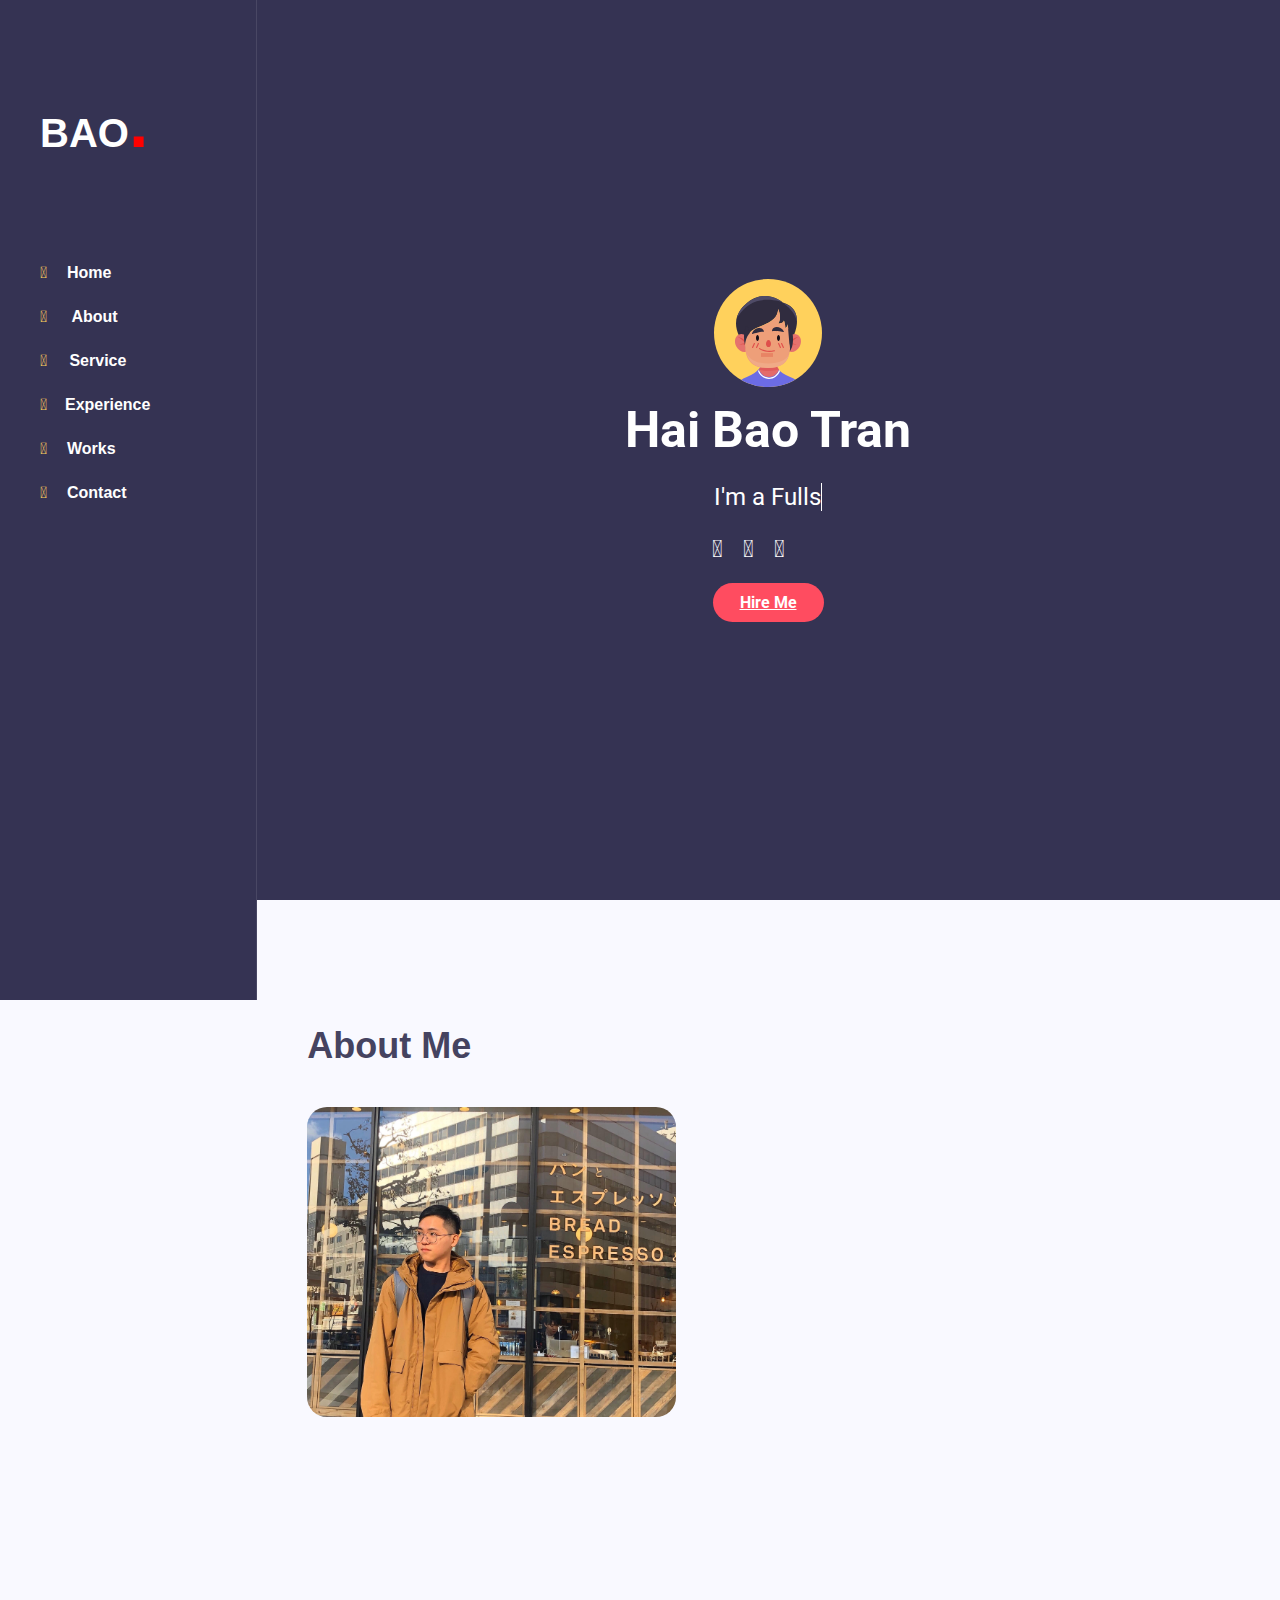
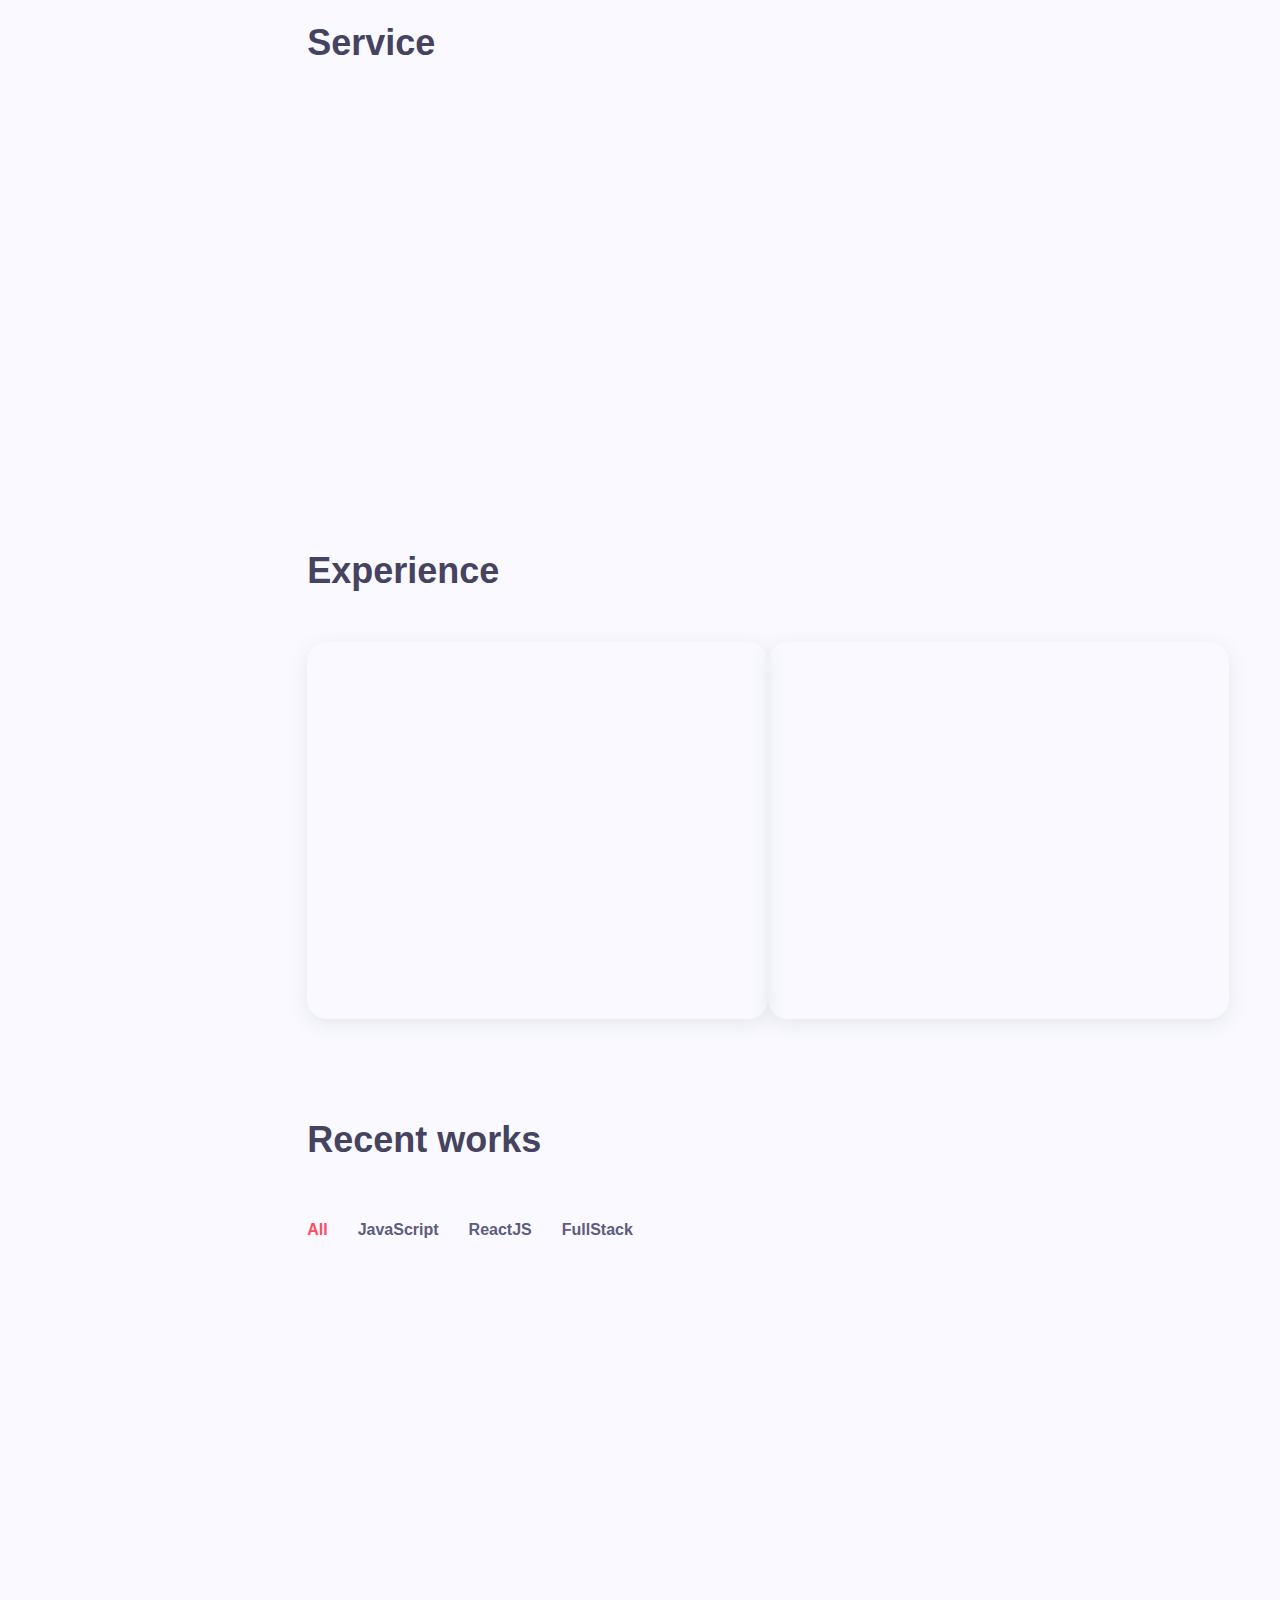
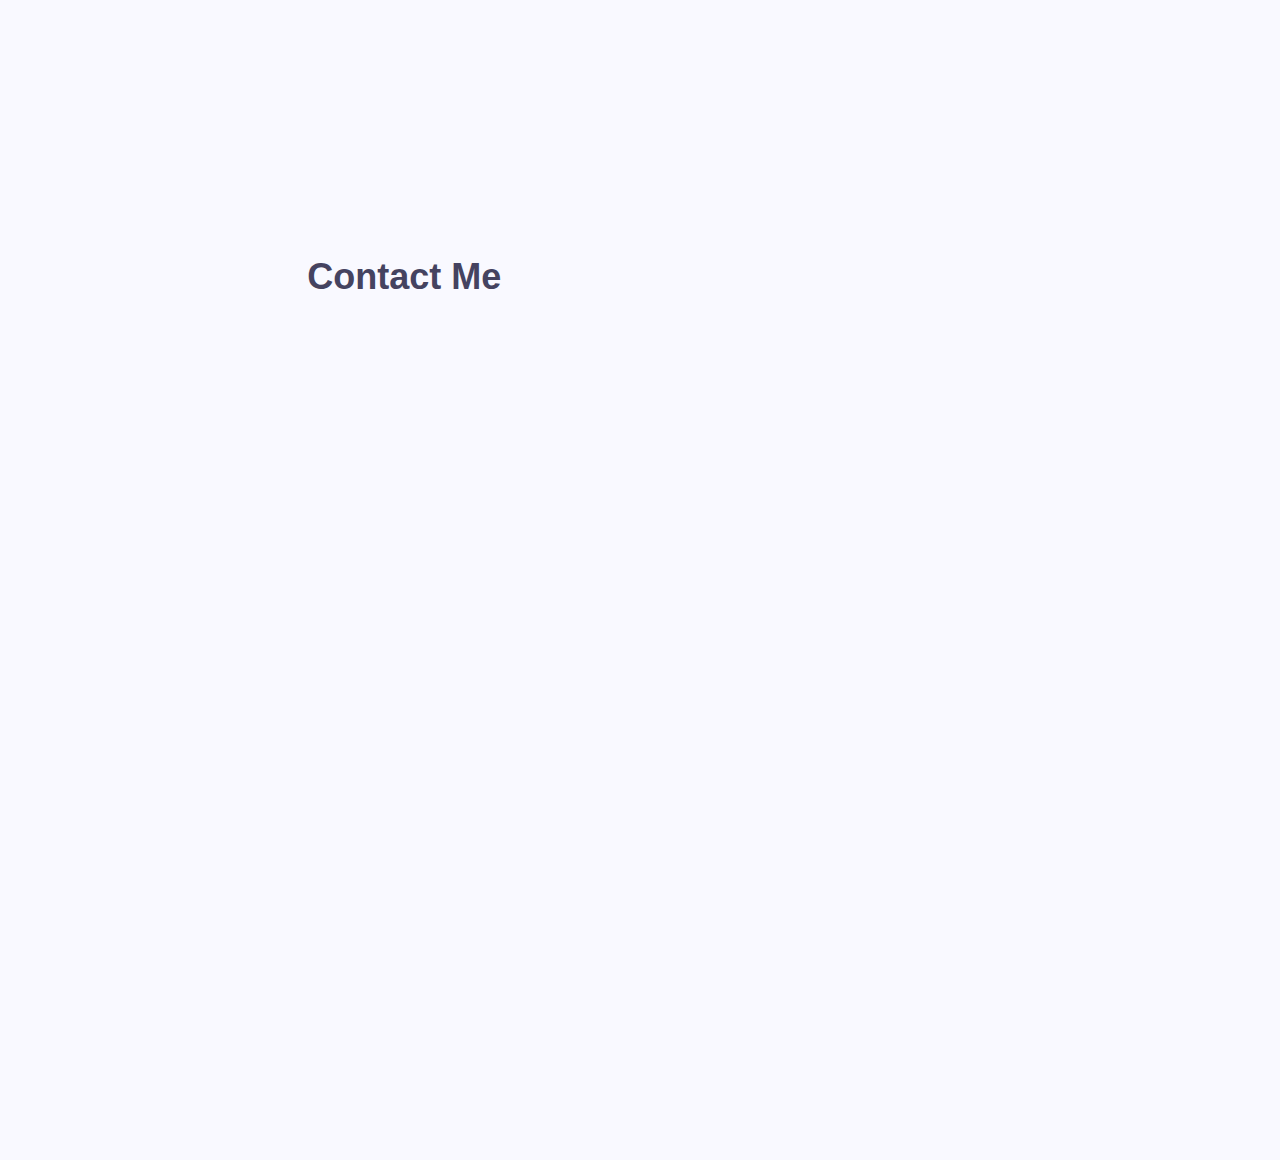
==== commit f7ab72c3: "aaa" ====
--- a/index.html
+++ b/index.html
@@ -137,7 +137,7 @@
                             <li>GITHUB</li>
 
                         </ul>
-                        <a style="width:110px" class="button">Download CV</a>
+                        <a href="https://www.topcv.vn/xem-cv/5cc1aeb3933fd7b906d61fe6bb495f79" style="width:110px" class="button">Download CV</a>
                     </div>
 
                 </div>
@@ -193,30 +193,23 @@
                             <div class="line"></div>
                             <div class="text">
                                 <span id="time">5/2020</span>
-                                <p id="event">Start learning at CoderSchool</p>
-
-
-                            </div>
-
-                        </div>
+                                <p id="event">Start learning at CoderSchool Bootcamp</p>
+                                <p id="addtional information">Learn about web technologies, React, Redux, Nodejs</p>
+
+
+                            </div>
+
+                        </div>
+
                         <div data-aos="fade-up" data-aos-anchor-placement="top-bottom" class="time-milestone">
                             <i class="fas fa-graduation-cap"></i>
                             <div class="line"></div>
                             <div class="text">
-                                <span id="time">8/2019</span>
-                                <p id="event">Graduate from Huflit University</p>
-
-
-                            </div>
-
-                        </div>
-                        <div data-aos="fade-up" data-aos-anchor-placement="top-bottom" class="time-milestone">
-                            <i class="fas fa-graduation-cap"></i>
-                            <div class="line"></div>
-                            <div class="text">
-                                <span id="time">2015</span>
-                                <p id="event">Start learning at Huflit University</p>
-                                <p id="addtional information">Major: Information Techonology</p>
+                                <span id="time">8/2015 - 10/2019</span>
+                                <p id="event">Graduated from Huflit University</p>
+                                <p id="addtional information">Major: Software Engineer Bachelor's degree</p>
+
+
 
                             </div>
 
@@ -228,42 +221,10 @@
                             <i class="fas fa-suitcase"></i>
                             <div class="line"></div>
                             <div class="text">
-                                <span id="time">12/2029</span>
-                                <p id="event">Starting my own Start Up</p>
-
-
-                            </div>
-
-                        </div>
-                        <div data-aos="fade-up" data-aos-anchor-placement="top-bottom" class="time-milestone">
-                            <i class="fas fa-suitcase"></i>
-                            <div class="line"></div>
-                            <div class="text">
-                                <span id="time">12/2029</span>
-                                <p id="event">Being Promoted into Manager at Google</p>
-
-
-                            </div>
-
-                        </div>
-                        <div data-aos="fade-up" data-aos-anchor-placement="top-bottom" class="time-milestone">
-                            <i class="fas fa-suitcase"></i>
-                            <div class="line"></div>
-                            <div class="text">
-                                <span id="time">1/2025</span>
-                                <p id="event">Start working at Google </p>
-                                <p id="addtional information">Position: Senior FullStack Web Developer</p>
-
-                            </div>
-
-                        </div>
-                        <div data-aos="fade-up" data-aos-anchor-placement="top-bottom" class="time-milestone">
-                            <i class="fas fa-suitcase"></i>
-                            <div class="line"></div>
-                            <div class="text">
-                                <span id="time">10/2020</span>
-                                <p id="event">Start working at A Good Company</p>
-                                <p id="addtional information">Position: Junior FullStack Web Developer</p>
+                                <span id="time">10/2019-12/2019</span>
+                                <p id="event"> Working at MangoAds Company</p>
+                                <p id="addtional information">Position: Front End Web Developer</p>
+                                <span>Description: Develop Wordpress template and support Front-End team, be a part of team to provides website solution for business customers </span>
 
                             </div>
 
@@ -334,10 +295,10 @@
 
                             <li data-aos="flip-left" class="fullstack">
                                 <p id="category-title">FullStack</p>
-                                <p id="work-introduce">Dev Social Network Using MERN Stack</p>
-                                <a target="_blank" href="https://github.com/tranhaibao1997/FindingDev"><i class="fab fa-github"></i></a>
-                                <div class="image-container">
-                                    <a target="_blank" href="https://devfinderbysam.herokuapp.com/"><img src="./img/5.svg" alt=""></a>
+                                <p id="work-introduce">Social Network Using MERN Stack</p>
+                                <a target="_blank" href="#"><i class="fab fa-github"></i></a>
+                                <div class="image-container">
+                                    <a target="_blank" href="https://hai-bao-bnet.netlify.app/"><img src="./img/5.svg" alt=""></a>
 
                                 </div>
                             </li>
